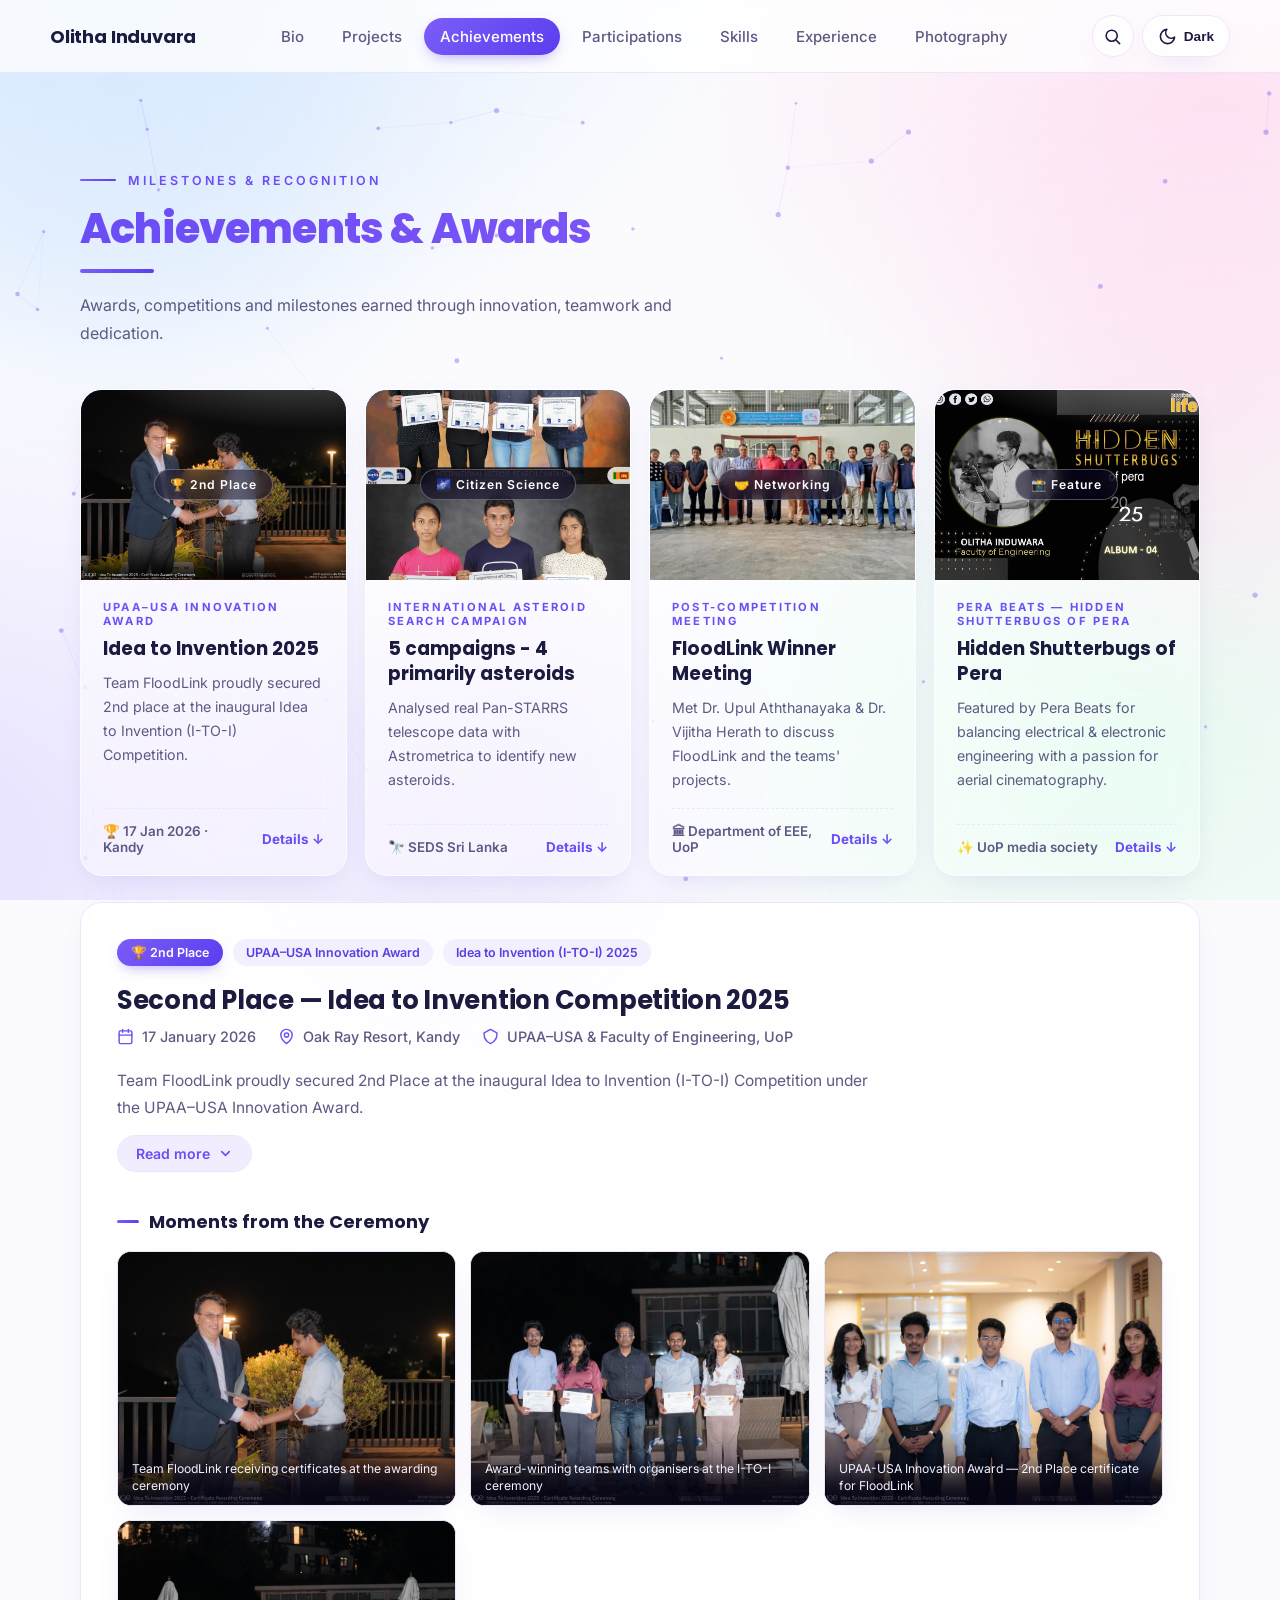
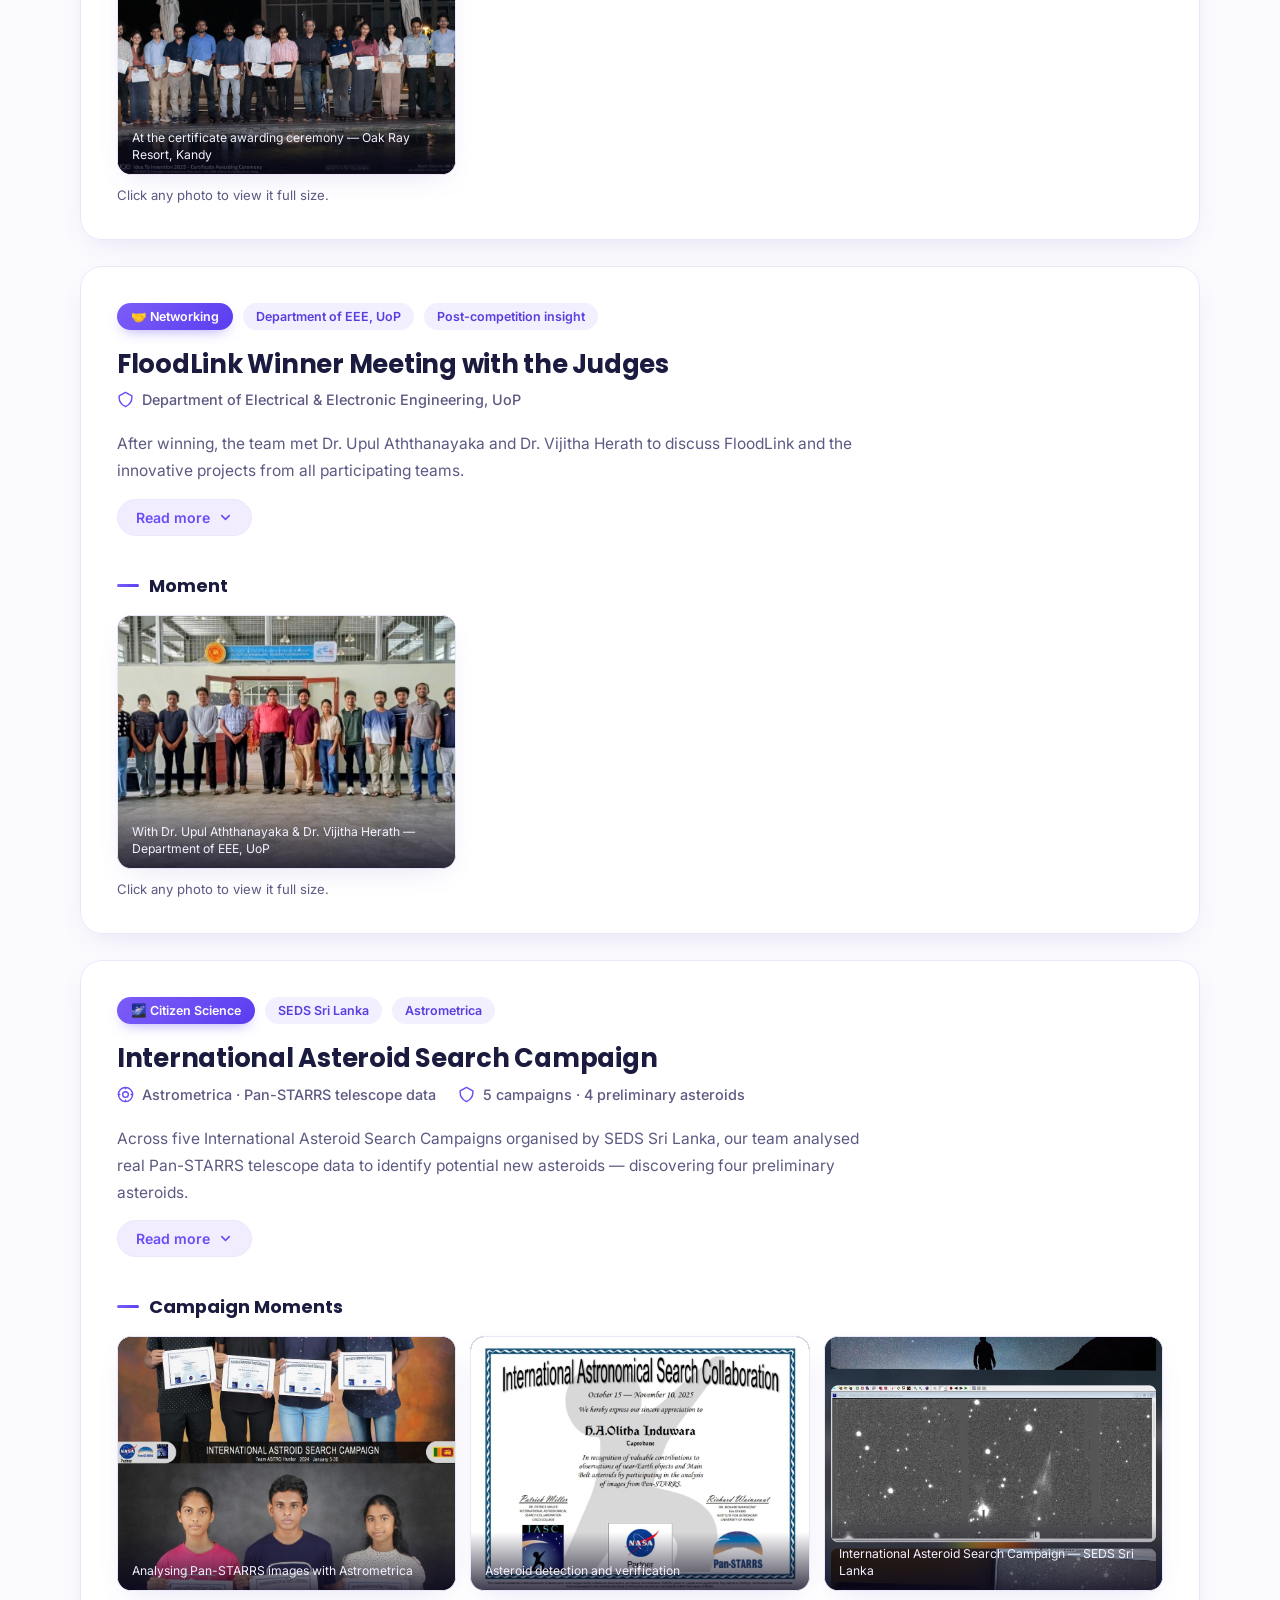
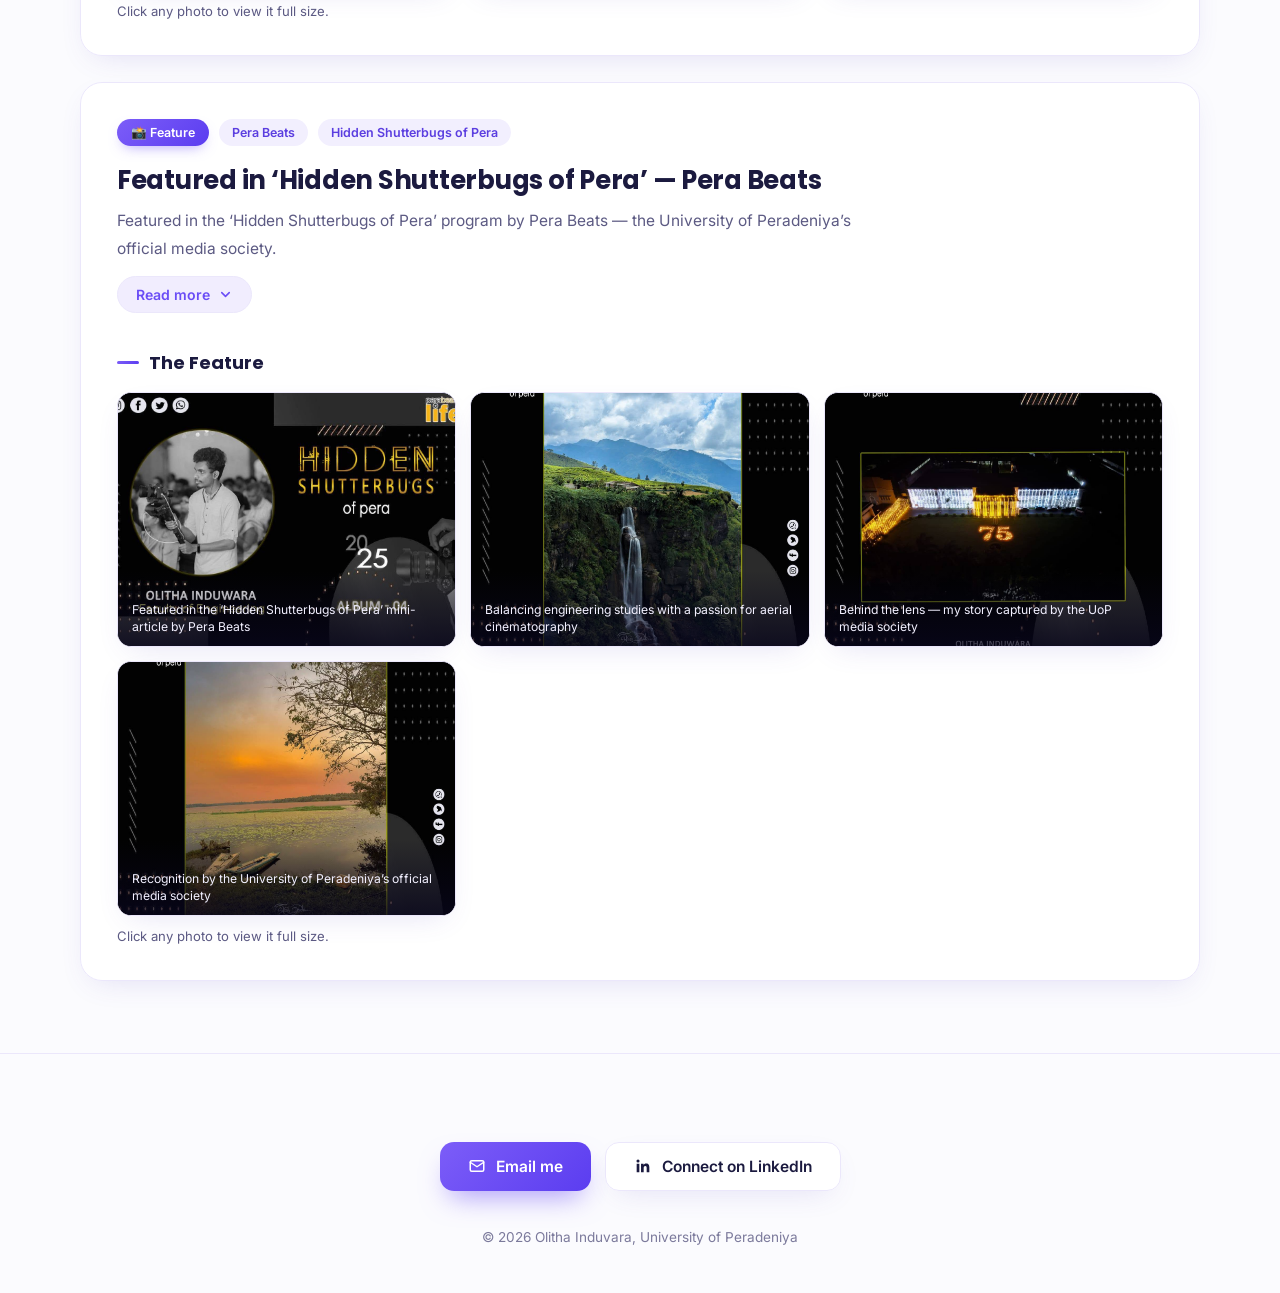
==== achievements.html @ 6fac2fc7 "update6" ====
<!DOCTYPE html>
<html lang="en" data-theme="light">
<head>
  <meta charset="UTF-8">
  <meta name="viewport" content="width=device-width, initial-scale=1.0">
  <title>Achievements &amp; Awards — Olitha Induvara</title>
  <meta name="description" content="Achievements of Olitha Induvara — 2nd Place UPAA-USA Innovation Award (FloodLink), International Asteroid Search Campaign and more.">
  <link rel="icon" href="data:image/svg+xml,%3Csvg xmlns='http://www.w3.org/2000/svg' viewBox='0 0 100 100'%3E%3Cdefs%3E%3ClinearGradient id='g' x1='0' y1='0' x2='1' y2='1'%3E%3Cstop offset='0' stop-color='%237c5df8'/%3E%3Cstop offset='1' stop-color='%235b3df0'/%3E%3C/linearGradient%3E%3C/defs%3E%3Ccircle cx='50' cy='50' r='48' fill='url(%23g)'/%3E%3Ctext x='50' y='68' text-anchor='middle' font-size='54' fill='white' font-family='Verdana' font-weight='bold'%3EO%3C/text%3E%3C/svg%3E">
  <link rel="preconnect" href="https://fonts.googleapis.com">
  <link rel="preconnect" href="https://fonts.gstatic.com" crossorigin>
  <link href="https://fonts.googleapis.com/css2?family=Inter:wght@400;500;600&family=Poppins:wght@500;600;700;800&display=swap" rel="stylesheet">
  <link rel="stylesheet" href="style.css">
</head>
<body>

  <div class="blob blob-1" aria-hidden="true"></div>
  <div class="blob blob-2" aria-hidden="true"></div>
  <div class="blob blob-3" aria-hidden="true"></div>
  <canvas id="netCanvas" class="net-canvas" aria-hidden="true"></canvas>
  <!-- ======================= NAVBAR ======================= -->
  <header class="topbar">
    <div class="topbar-inner">
      <a class="brand" href="index.html">Olitha Induvara</a>

      <nav class="nav-links" id="navLinks">
        <a href="index.html" class="nav-link">Bio</a>
        <a href="projects.html" class="nav-link">Projects</a>
        <a href="achievements.html" class="nav-link active">Achievements</a>
        <a href="events.html" class="nav-link">Participations</a>
        <a href="skills.html" class="nav-link">Skills</a>
        <a href="experience.html" class="nav-link">Experience</a>
        <a href="photography.html" class="nav-link">Photography</a>
      </nav>

      <div class="nav-actions">
        <button class="icon-btn" id="searchBtn" aria-label="Search (quick navigation)" title="Quick search">
          <svg viewBox="0 0 24 24" fill="none" stroke="currentColor" stroke-width="2" stroke-linecap="round"><circle cx="11" cy="11" r="7"/><path d="m21 21-4.3-4.3"/></svg>
        </button>
        <button class="icon-btn theme-btn" id="themeToggle" aria-label="Toggle dark mode" title="Toggle theme">
          <svg class="icon-moon" viewBox="0 0 24 24" fill="none" stroke="currentColor" stroke-width="2" stroke-linecap="round" stroke-linejoin="round"><path d="M21 12.8A9 9 0 1 1 11.2 3a7 7 0 0 0 9.8 9.8Z"/></svg>
          <svg class="icon-sun" viewBox="0 0 24 24" fill="none" stroke="currentColor" stroke-width="2" stroke-linecap="round"><circle cx="12" cy="12" r="4"/><path d="M12 2v2m0 16v2M4.9 4.9l1.4 1.4m11.3 11.3 1.4 1.4M2 12h2m16 0h2M4.9 19.1l1.4-1.4M17.7 6.3l1.4-1.4"/></svg>
          <span class="theme-label">Dark</span>
        </button>
        <button class="icon-btn burger" id="burgerBtn" aria-label="Open menu" title="Menu">
          <svg viewBox="0 0 24 24" fill="none" stroke="currentColor" stroke-width="2" stroke-linecap="round"><path d="M4 7h16M4 12h16M4 17h16"/></svg>
        </button>
      </div>
    </div>
  </header>
  <main>
    <!-- ======================= PAGE HEADER ======================= -->
    <section class="page-hero">
      <div class="container">
        <p class="page-kicker reveal">Milestones &amp; Recognition</p>
        <h1 class="reveal">Achievements &amp; Awards</h1>
        <p class="page-sub reveal">Awards, competitions and milestones earned through innovation, teamwork and dedication.</p>
      </div>
    </section>
    <section class="section" style="padding-top: 34px;">
      <div class="container">
        <div class="proj-summary-grid reveal">
          <a class="proj-card" href="#ach-floodlink">
            <div class="pc-cover pc-grad-1">
              <img class="pc-cover-img" src="assets/achievements/floodlink-award/floodlink-award-1.jpg" alt="Idea to Invention 2025" loading="lazy">
              <span class="pc-badge">🏆 2nd Place</span>
            </div>
            <div class="pc-body">
              <p class="pc-kicker">UPAA&ndash;USA Innovation Award</p>
              <h3 class="pc-title">Idea to Invention 2025</h3>
              <p class="pc-desc">Team FloodLink proudly secured 2nd place at the inaugural Idea to Invention (I-TO-I) Competition.</p>
              <div class="pc-foot">
                <span class="pc-award">🏆 17 Jan 2026 &middot; Kandy</span>
                <span class="pc-go">Details &#8595;</span>
              </div>
            </div>
          </a>
          <a class="proj-card" href="#ach-asteroid">
            <div class="pc-cover pc-grad-2">
              <img class="pc-cover-img" src="assets/achievements/asteroid/asteroid-1.jpg" alt="5 campaigns - 4 primarily asteroids" loading="lazy">
              <span class="pc-badge">🌌 Citizen Science</span>
            </div>
            <div class="pc-body">
              <p class="pc-kicker">International Asteroid Search Campaign</p>
              <h3 class="pc-title">5 campaigns - 4 primarily asteroids</h3>
              <p class="pc-desc">Analysed real Pan-STARRS telescope data with Astrometrica to identify new asteroids.</p>
              <div class="pc-foot">
                <span class="pc-award">🔭 SEDS Sri Lanka</span>
                <span class="pc-go">Details &#8595;</span>
              </div>
            </div>
          </a>
          <a class="proj-card" href="#ach-meeting">
            <div class="pc-cover pc-grad-3">
              <img class="pc-cover-img" src="assets/achievements/floodlink-meeting/meeting-1.jpg" alt="FloodLink Winner Meeting" loading="lazy">
              <span class="pc-badge">🤝 Networking</span>
            </div>
            <div class="pc-body">
              <p class="pc-kicker">Post-competition meeting</p>
              <h3 class="pc-title">FloodLink Winner Meeting</h3>
              <p class="pc-desc">Met Dr. Upul Aththanayaka &amp; Dr. Vijitha Herath to discuss FloodLink and the teams' projects.</p>
              <div class="pc-foot">
                <span class="pc-award">🏛 Department of EEE, UoP</span>
                <span class="pc-go">Details &#8595;</span>
              </div>
            </div>
          </a>
          <a class="proj-card" href="#ach-perabeat">
            <div class="pc-cover pc-grad-1">
              <img class="pc-cover-img" src="assets/achievements/perabeat/perabeat-1.jpg" alt="Hidden Shutterbugs of Pera" loading="lazy">
              <span class="pc-badge">📸 Feature</span>
            </div>
            <div class="pc-body">
              <p class="pc-kicker">Pera Beats — Hidden Shutterbugs of Pera</p>
              <h3 class="pc-title">Hidden Shutterbugs of Pera</h3>
              <p class="pc-desc">Featured by Pera Beats for balancing electrical &amp; electronic engineering with a passion for aerial cinematography.</p>
              <div class="pc-foot">
                <span class="pc-award">✨ UoP media society</span>
                <span class="pc-go">Details &#8595;</span>
              </div>
            </div>
          </a>
        </div>

        <article class="project-feature reveal" id="ach-floodlink">
          <div class="badges">
            <span class="badge-accent">🏆 2nd Place</span>
            <span class="badge-soft">UPAA&ndash;USA Innovation Award</span>
            <span class="badge-soft">Idea to Invention (I-TO-I) 2025</span>
          </div>
          <h2>Second Place — Idea to Invention Competition 2025</h2>
          <div class="info-row">
            <span class="info-item">
              <svg viewBox="0 0 24 24" fill="none" stroke="currentColor" stroke-width="2" stroke-linecap="round" stroke-linejoin="round"><rect x="3" y="4" width="18" height="18" rx="2"/><path d="M16 2v4M8 2v4M3 10h18"/></svg>
              17 January 2026
            </span>
            <span class="info-item">
              <svg viewBox="0 0 24 24" fill="none" stroke="currentColor" stroke-width="2" stroke-linecap="round" stroke-linejoin="round"><path d="M20 10c0 6-8 12-8 12s-8-6-8-12a8 8 0 0 1 16 0Z"/><circle cx="12" cy="10" r="3"/></svg>
              Oak Ray Resort, Kandy
            </span>
            <span class="info-item">
              <svg viewBox="0 0 24 24" fill="none" stroke="currentColor" stroke-width="2" stroke-linecap="round" stroke-linejoin="round"><path d="M12 2 3 7v2c0 5.5 3.8 10.4 9 13 5.2-2.6 9-7.5 9-13V7l-9-5Z"/></svg>
              UPAA&ndash;USA &amp; Faculty of Engineering, UoP
            </span>
          </div>
          <p class="lead-desc">Team FloodLink proudly secured 2nd Place at the inaugural Idea to Invention (I-TO-I) Competition under the UPAA&ndash;USA Innovation Award.</p>
          <div class="details-collapse">
          <p class="body">
            <strong>FloodLink</strong> — a real-time flood-monitoring and prediction system powered by LoRa networks — proudly secured <strong>Second Place</strong> at the inaugural <em>Idea to Invention (I-TO-I) Competition</em> under the UPAA&ndash;USA Innovation Award.
          </p>
          <p class="body">
            The certificate awarding ceremony was organised by the University of Peradeniya Alumni Association &ndash; USA (UPAA&ndash;USA) and the Faculty of Engineering, University of Peradeniya — a milestone moment in a journey driven by innovation and impact.
          </p>
          <div class="tags">
            <span class="tag">FloodLink</span>
            <span class="tag">LoRa</span>
            <span class="tag">Innovation Award</span>
            <span class="tag">2nd Place</span>
            <span class="tag">UPAA-USA</span>
          </div>
          </div>
          <button class="read-more-btn" type="button" aria-expanded="false">
            <span class="rm-text">Read more</span>
            <svg viewBox="0 0 24 24" fill="none" stroke="currentColor" stroke-width="2.5" stroke-linecap="round" stroke-linejoin="round"><path d="m6 9 6 6 6-6"/></svg>
          </button>

          <h3 class="section-subhead">Moments from the Ceremony</h3>
          <div class="gallery plain">
            <figure class="gallery-item">
              <img src="assets/achievements/floodlink-award/floodlink-award-1.jpg" alt="Team FloodLink receiving certificates at the awarding ceremony" loading="lazy">
              <figcaption class="g-cap">Team FloodLink receiving certificates at the awarding ceremony</figcaption>
            </figure>
            <figure class="gallery-item">
              <img src="assets/achievements/floodlink-award/floodlink-award-2.jpg" alt="Award-winning teams with organisers at the I-TO-I ceremony" loading="lazy">
              <figcaption class="g-cap">Award-winning teams with organisers at the I-TO-I ceremony</figcaption>
            </figure>
            <figure class="gallery-item">
              <img src="assets/achievements/floodlink-award/floodlink-award-3.jpg" alt="UPAA-USA Innovation Award — 2nd Place certificate for FloodLink" loading="lazy">
              <figcaption class="g-cap">UPAA-USA Innovation Award — 2nd Place certificate for FloodLink</figcaption>
            </figure>
            <figure class="gallery-item">
              <img src="assets/achievements/floodlink-award/floodlink-award-4.jpg" alt="At the certificate awarding ceremony — Oak Ray Resort, Kandy" loading="lazy">
              <figcaption class="g-cap">At the certificate awarding ceremony — Oak Ray Resort, Kandy</figcaption>
            </figure>
          </div>
          <p class="gallery-hint">Click any photo to view it full size.</p>
        </article>
        <article class="project-feature reveal" id="ach-meeting" style="margin-top: 26px;">
          <div class="badges">
            <span class="badge-accent">🤝 Networking</span>
            <span class="badge-soft">Department of EEE, UoP</span>
            <span class="badge-soft">Post-competition insight</span>
          </div>
          <h2>FloodLink Winner Meeting with the Judges</h2>
          <div class="info-row">
            <span class="info-item">
              <svg viewBox="0 0 24 24" fill="none" stroke="currentColor" stroke-width="2" stroke-linecap="round" stroke-linejoin="round"><path d="M12 2 3 7v2c0 5.5 3.8 10.4 9 13 5.2-2.6 9-7.5 9-13V7l-9-5Z"/></svg>
              Department of Electrical &amp; Electronic Engineering, UoP
            </span>
          </div>
          <p class="lead-desc">After winning, the team met Dr. Upul Aththanayaka and Dr. Vijitha Herath to discuss FloodLink and the innovative projects from all participating teams.</p>
          <div class="details-collapse">
          <p class="body">
            A proud moment for the team as FloodLink secured Second Place at the I-to-I (Idea to Innovation) Competition. Following the competition, we had the valuable opportunity to meet <strong>Dr. Upul Aththanayaka</strong> and <strong>Dr. Vijitha Herath</strong>, where we discussed FloodLink and the innovative projects presented by all participating teams.
          </p>
          <p class="body">
            The session offered insightful technical and practical perspectives that will greatly support the future development of our solution. This photograph was taken in front of the Department of Electrical and Electronic Engineering — an important milestone in our innovation journey.
          </p>
          <div class="tags">
            <span class="tag">FloodLink</span>
            <span class="tag">Innovation</span>
            <span class="tag">Networking</span>
            <span class="tag">UoP</span>
          </div>
          </div>
          <button class="read-more-btn" type="button" aria-expanded="false">
            <span class="rm-text">Read more</span>
            <svg viewBox="0 0 24 24" fill="none" stroke="currentColor" stroke-width="2.5" stroke-linecap="round" stroke-linejoin="round"><path d="m6 9 6 6 6-6"/></svg>
          </button>

          <h3 class="section-subhead">Moment</h3>
          <div class="gallery plain">
            <figure class="gallery-item">
              <img src="assets/achievements/floodlink-meeting/meeting-1.jpg" alt="With Dr. Upul Aththanayaka &amp; Dr. Vijitha Herath — Department of EEE, UoP" loading="lazy">
              <figcaption class="g-cap">With Dr. Upul Aththanayaka &amp; Dr. Vijitha Herath — Department of EEE, UoP</figcaption>
            </figure>
          </div>
          <p class="gallery-hint">Click any photo to view it full size.</p>
        </article>
        <article class="project-feature reveal" id="ach-asteroid" style="margin-top: 26px;">
          <div class="badges">
            <span class="badge-accent">🌌 Citizen Science</span>
            <span class="badge-soft">SEDS Sri Lanka</span>
            <span class="badge-soft">Astrometrica</span>
          </div>
          <h2>International Asteroid Search Campaign</h2>
          <div class="info-row">
            <span class="info-item">
              <svg viewBox="0 0 24 24" fill="none" stroke="currentColor" stroke-width="2" stroke-linecap="round" stroke-linejoin="round"><circle cx="12" cy="12" r="10"/><circle cx="12" cy="12" r="4"/><path d="M12 2v2M12 20v2M2 12h2M20 12h2"/></svg>
              Astrometrica &middot; Pan-STARRS telescope data
            </span>
            <span class="info-item">
              <svg viewBox="0 0 24 24" fill="none" stroke="currentColor" stroke-width="2" stroke-linecap="round" stroke-linejoin="round"><path d="M12 2 3 7v2c0 5.5 3.8 10.4 9 13 5.2-2.6 9-7.5 9-13V7l-9-5Z"/></svg>
              5 campaigns &middot; 4 preliminary asteroids
            </span>
          </div>
          <p class="lead-desc">Across five International Asteroid Search Campaigns organised by SEDS Sri Lanka, our team analysed real Pan-STARRS telescope data to identify potential new asteroids — discovering four preliminary asteroids.</p>
          <div class="details-collapse">
          <p class="body">
            Had the amazing opportunity to participate in the International Asteroid Search Campaign, where we analysed telescope data using <strong>Astrometrica</strong> software to identify potential new asteroids.
          </p>
          <p class="body">
            The campaigns involved analysing high-quality sky-survey images captured by the <strong>Pan-STARRS telescope</strong> in Hawaii. Using Astrometrica, our team carefully examined each frame to identify potential <strong>Near-Earth Objects (NEOs)</strong> and main-belt asteroids — performing precise detection and verification, analysing datasets with high accuracy, and contributing to global efforts in tracking potentially hazardous objects and planetary defense.
          </p>
          <h3 class="section-subhead">Team</h3>
          <div class="team">
            <span class="team-member me" title="That's me!">Olitha Induvara</span>
            <span class="team-member">Yeshini Illagolla</span>
            <span class="team-member">Oshada Samarakoon</span>
            <span class="team-member">Shanan Adams</span>
            <span class="team-member">Vihnaga Himantha</span>
          </div>
          <div class="tags">
            <span class="tag">Citizen Science</span>
            <span class="tag">Asteroid Search</span>
            <span class="tag">Astrometrica</span>
            <span class="tag">Pan-STARRS</span>
            <span class="tag">NEO</span>
            <span class="tag">SEDS Sri Lanka</span>
          </div>
          </div>
          <button class="read-more-btn" type="button" aria-expanded="false">
            <span class="rm-text">Read more</span>
            <svg viewBox="0 0 24 24" fill="none" stroke="currentColor" stroke-width="2.5" stroke-linecap="round" stroke-linejoin="round"><path d="m6 9 6 6 6-6"/></svg>
          </button>

          <h3 class="section-subhead">Campaign Moments</h3>
          <div class="gallery plain">
            <figure class="gallery-item">
              <img src="assets/achievements/asteroid/asteroid-1.jpg" alt="Analysing Pan-STARRS images with Astrometrica" loading="lazy">
              <figcaption class="g-cap">Analysing Pan-STARRS images with Astrometrica</figcaption>
            </figure>
            <figure class="gallery-item">
              <img src="assets/achievements/asteroid/asteroid-2.jpg" alt="Asteroid detection and verification" loading="lazy">
              <figcaption class="g-cap">Asteroid detection and verification</figcaption>
            </figure>
            <figure class="gallery-item">
              <img src="assets/achievements/asteroid/asteroid-3.jpg" alt="International Asteroid Search Campaign — SEDS Sri Lanka" loading="lazy">
              <figcaption class="g-cap">International Asteroid Search Campaign — SEDS Sri Lanka</figcaption>
            </figure>
          </div>
          <p class="gallery-hint">Click any photo to view it full size.</p>
        </article>
        <article class="project-feature reveal" id="ach-perabeat" style="margin-top: 26px;">
          <div class="badges">
            <span class="badge-accent">📸 Feature</span>
            <span class="badge-soft">Pera Beats</span>
            <span class="badge-soft">Hidden Shutterbugs of Pera</span>
          </div>
          <h2>Featured in ‘Hidden Shutterbugs of Pera’ — Pera Beats</h2>
          <p class="lead-desc">Featured in the ‘Hidden Shutterbugs of Pera’ program by Pera Beats — the University of Peradeniya’s official media society.</p>
          <div class="details-collapse">
          <p class="body">
            I am thrilled to share that I&rsquo;ve been featured in the &ldquo;Hidden Shutterbugs of Pera&rdquo; program by <strong>Pera Beats</strong>! Balancing my studies in electrical and electronic engineering and my deep passion for aerial cinematography takes dedication, but moments of recognition like this make it all worth it.
          </p>
          <p class="body">
            A huge thank you to the University of Peradeniya&rsquo;s official media society for capturing my story in their latest mini-article.
          </p>
          <div class="tags">
            <span class="tag">Pera Beats</span>
            <span class="tag">Hidden Shutterbugs of Pera</span>
            <span class="tag">Aerial Cinematography</span>
            <span class="tag">Feature</span>
            <span class="tag">UoP Media Society</span>
          </div>
          </div>
          <button class="read-more-btn" type="button" aria-expanded="false">
            <span class="rm-text">Read more</span>
            <svg viewBox="0 0 24 24" fill="none" stroke="currentColor" stroke-width="2.5" stroke-linecap="round" stroke-linejoin="round"><path d="m6 9 6 6 6-6"/></svg>
          </button>

          <h3 class="section-subhead">The Feature</h3>
          <div class="gallery plain">
            <figure class="gallery-item">
              <img src="assets/achievements/perabeat/perabeat-1.jpg" alt="Featured in the &lsquo;Hidden Shutterbugs of Pera&rsquo; mini-article by Pera Beats" loading="lazy">
              <figcaption class="g-cap">Featured in the &lsquo;Hidden Shutterbugs of Pera&rsquo; mini-article by Pera Beats</figcaption>
            </figure>
            <figure class="gallery-item">
              <img src="assets/achievements/perabeat/perabeat-2.jpg" alt="Balancing engineering studies with a passion for aerial cinematography" loading="lazy">
              <figcaption class="g-cap">Balancing engineering studies with a passion for aerial cinematography</figcaption>
            </figure>
            <figure class="gallery-item">
              <img src="assets/achievements/perabeat/perabeat-3.jpg" alt="Behind the lens — my story captured by the UoP media society" loading="lazy">
              <figcaption class="g-cap">Behind the lens — my story captured by the UoP media society</figcaption>
            </figure>
            <figure class="gallery-item">
              <img src="assets/achievements/perabeat/perabeat-4.jpg" alt="Recognition by the University of Peradeniya’s official media society" loading="lazy">
              <figcaption class="g-cap">Recognition by the University of Peradeniya’s official media society</figcaption>
            </figure>
          </div>
          <p class="gallery-hint">Click any photo to view it full size.</p>
        </article>
      </div>
    </section>
  </main>
  <!-- ======================= FOOTER / CONTACT ======================= -->
  <footer class="footer" id="contact">
    <div class="container footer-inner reveal">
      <div class="footer-actions">
        <a class="btn-primary" href="mailto:olithainduvara@gmail.com">
          <svg viewBox="0 0 24 24" fill="none" stroke="currentColor" stroke-width="2" stroke-linecap="round" stroke-linejoin="round"><rect x="3" y="5" width="18" height="14" rx="2"/><path d="m3 7 9 6 9-6"/></svg>
          Email me
        </a>
        <a class="btn-outline" href="https://www.linkedin.com/in/olitha-induvara-16329733b/" target="_blank" rel="noopener">
          <svg viewBox="0 0 24 24" fill="currentColor"><path d="M20.45 20.45h-3.55v-5.57c0-1.33-.03-3.04-1.85-3.04-1.86 0-2.14 1.45-2.14 2.94v5.67H9.36V9h3.41v1.56h.05c.47-.9 1.63-1.85 3.36-1.85 3.6 0 4.27 2.37 4.27 5.45v6.29ZM5.34 7.43a2.06 2.06 0 1 1 0-4.12 2.06 2.06 0 0 1 0 4.12ZM7.12 20.45H3.56V9h3.56v11.45Z"/></svg>
          Connect on LinkedIn
        </a>
      </div>
      <p class="copyright">&copy; <span id="year">2026</span> Olitha Induvara, University of Peradeniya</p>
    </div>
  </footer>
  <!-- ======================= QUICK SEARCH OVERLAY ======================= -->
  <div class="search-overlay" id="searchOverlay" hidden>
    <div class="search-panel">
      <input type="text" id="searchInput" placeholder="Search this portfolio… (e.g. award)" autocomplete="off">
      <ul class="search-results" id="searchResults"></ul>
      <p class="search-hint">Press <kbd>Esc</kbd> to close</p>
    </div>
  </div>

  <script src="script.js"></script>
</body>
</html>
---- style.css ----
/* ============================================================
   Yeshini Illagolla — Portfolio stylesheet
   ============================================================ */

:root {
  --ink: #1b1a3f;
  --muted: #5c5a83;
  --card: rgba(255, 255, 255, 0.82);
  --card-solid: #ffffff;
  --line: #ebe7fb;
  --accent: #6a4df6;
  --accent-2: #8b5cf6;
  --accent-soft: #f1edfe;
  --btn-grad: linear-gradient(135deg, #7c5df8 0%, #5b3df0 100%);
  --shadow-soft: 0 18px 40px -18px rgba(88, 70, 190, 0.28);
  --shadow-card: 0 10px 30px -12px rgba(88, 70, 190, 0.18);
  --radius-lg: 22px;
  --radius-md: 16px;
  --bg-base: #fbfbfe;
  --navbar: rgba(255, 255, 255, 0.75);
  --chip-bg: #f2effe;
  --chip-ink: #5b3ee0;
  --btn-ghost-bg: rgba(255, 255, 255, 0.75);
}

[data-theme="dark"] {
  --ink: #efedff;
  --muted: #a8a5d4;
  --card: rgba(30, 28, 58, 0.75);
  --card-solid: #1e1c3a;
  --line: #322f5c;
  --accent-soft: #2a2650;
  --shadow-soft: 0 18px 40px -18px rgba(0, 0, 0, 0.55);
  --shadow-card: 0 10px 30px -12px rgba(0, 0, 0, 0.45);
  --bg-base: #12101f;
  --navbar: rgba(18, 16, 33, 0.75);
  --chip-bg: #2c2954;
  --chip-ink: #b8aaff;
  --btn-ghost-bg: rgba(30, 28, 58, 0.75);
}

* { margin: 0; padding: 0; box-sizing: border-box; }

html { scroll-behavior: smooth; scroll-padding-top: 96px; }

body {
  font-family: 'Inter', 'Segoe UI', system-ui, sans-serif;
  color: var(--ink);
  background:
    radial-gradient(1100px 700px at 8% -5%, rgba(214, 233, 255, 0.9), transparent 60%),
    radial-gradient(900px 600px at 95% 12%, rgba(255, 220, 240, 0.8), transparent 60%),
    radial-gradient(800px 700px at 88% 82%, rgba(223, 248, 234, 0.75), transparent 60%),
    radial-gradient(900px 800px at -5% 95%, rgba(226, 219, 255, 0.85), transparent 60%),
    var(--bg-base);
  background-attachment: fixed;
  min-height: 100vh;
  transition: background 0.4s ease, color 0.3s ease;
}

[data-theme="dark"] body {
  background:
    radial-gradient(1100px 700px at 8% -5%, rgba(59, 50, 130, 0.35), transparent 60%),
    radial-gradient(900px 600px at 95% 12%, rgba(120, 50, 120, 0.22), transparent 60%),
    radial-gradient(800px 700px at 88% 82%, rgba(30, 90, 90, 0.18), transparent 60%),
    radial-gradient(900px 800px at -5% 95%, rgba(60, 40, 130, 0.28), transparent 60%),
    var(--bg-base);
}

h1, h2, h3, .brand { font-family: 'Poppins', 'Inter', 'Segoe UI', sans-serif; }

a { color: inherit; text-decoration: none; }

.container { width: min(1120px, 92%); margin: 0 auto; }

.section { padding: 72px 0; }

/* ---------------- Decorative blobs ---------------- */
.blob {
  position: fixed;
  border-radius: 50%;
  filter: blur(90px);
  opacity: 0.45;
  z-index: -1;
  pointer-events: none;
}
.blob-1 { width: 480px; height: 480px; background: #cfe4ff; top: -120px; left: -120px; }
.blob-2 { width: 420px; height: 420px; background: #ffd9ef; top: 20%; right: -140px; }
.blob-3 { width: 420px; height: 420px; background: #e3dcff; bottom: -140px; left: 20%; }
[data-theme="dark"] .blob { opacity: 0.16; }

/* ---------------- Interactive particle network (Bio page) ---------------- */
.net-canvas {
  position: fixed;
  inset: 0;
  z-index: -1;
  pointer-events: none;
  opacity: 0.75;
}
[data-theme="dark"] .net-canvas { opacity: 0.5; }

/* ---------------- Navbar ---------------- */
.topbar {
  position: sticky;
  top: 0;
  z-index: 50;
  backdrop-filter: blur(14px);
  -webkit-backdrop-filter: blur(14px);
  background: var(--navbar);
  border-bottom: 1px solid var(--line);
}
.topbar-inner {
  width: min(1180px, 94%);
  margin: 0 auto;
  height: 72px;
  display: flex;
  align-items: center;
  gap: 24px;
}
.brand {
  font-weight: 700;
  font-size: 1.12rem;
  letter-spacing: -0.01em;
  white-space: nowrap;
}
.nav-links {
  display: flex;
  gap: 6px;
  margin: 0 auto;
}
.nav-link {
  padding: 9px 16px;
  border-radius: 999px;
  font-size: 0.94rem;
  font-weight: 500;
  color: var(--muted);
  transition: all 0.2s ease;
}
.nav-link:hover { color: var(--ink); background: var(--accent-soft); }
.nav-link.active {
  color: #fff;
  background: var(--btn-grad);
  box-shadow: 0 6px 16px -6px rgba(106, 77, 246, 0.55);
}
.nav-actions { display: flex; align-items: center; gap: 8px; }

.icon-btn {
  width: 42px;
  height: 42px;
  border-radius: 50%;
  border: 1px solid var(--line);
  background: var(--btn-ghost-bg);
  color: var(--ink);
  display: grid;
  place-items: center;
  cursor: pointer;
  transition: all 0.2s ease;
  box-shadow: var(--shadow-card);
}
.icon-btn:hover { transform: translateY(-2px); color: var(--accent); }
.icon-btn svg { width: 19px; height: 19px; }
.icon-sun { display: none; }
[data-theme="dark"] .icon-moon { display: none; }
[data-theme="dark"] .icon-sun { display: block; }
.burger { display: none; }

/* ---------------- Hero ---------------- */
.hero { padding-top: 84px; }
.hero-grid {
  display: grid;
  grid-template-columns: 340px 1fr;
  gap: 64px;
  align-items: start;
}

.profile-col { text-align: center; }

.avatar-wrap {
  position: relative;
  width: 216px;
  height: 216px;
  margin: 0 auto 26px;
  border-radius: 50%;
  padding: 6px;
  background: conic-gradient(from 180deg, #7c5df8, #b36ce0, #63b3ff, #7c5df8);
  box-shadow: var(--shadow-soft);
}
.avatar {
  width: 100%;
  height: 100%;
  object-fit: cover;
  border-radius: 50%;
  border: 4px solid var(--card-solid);
  display: block;
}
.avatar-badge {
  position: absolute;
  right: 6px;
  bottom: 6px;
  width: 48px;
  height: 48px;
  border-radius: 50%;
  background: var(--card-solid);
  border: 1px solid var(--line);
  display: grid;
  place-items: center;
  color: var(--accent);
  box-shadow: var(--shadow-card);
}
.avatar-badge svg { width: 24px; height: 24px; }

@keyframes float-y {
  0%, 100% { transform: translateY(0); }
  50% { transform: translateY(-10px); }
}
.avatar-wrap { animation: float-y 5s ease-in-out infinite; }

.name {
  font-size: 2.5rem;
  font-weight: 800;
  letter-spacing: -0.02em;
  line-height: 1.15;
  background: linear-gradient(115deg, var(--ink) 15%, #6a4df6 55%, #b356d6 90%);
  background-size: 200% 100%;
  -webkit-background-clip: text;
  background-clip: text;
  -webkit-text-fill-color: transparent;
  color: transparent;
  animation: title-shift 6s ease-in-out infinite alternate;
}
[data-theme="dark"] .name {
  background: linear-gradient(115deg, #efedff 15%, #a78bfa 55%, #e0a4f5 90%);
  background-size: 200% 100%;
  -webkit-background-clip: text;
  background-clip: text;
}
.role {
  color: var(--accent);
  font-weight: 600;
  font-size: 1.04rem;
  margin-top: 10px;
}
.org { color: var(--muted); font-size: 0.95rem; margin-top: 4px; }

.socials {
  display: flex;
  justify-content: center;
  gap: 12px;
  margin-top: 24px;
}
.social-btn {
  width: 46px;
  height: 46px;
  border-radius: 50%;
  border: 1px solid var(--line);
  background: var(--card);
  color: var(--muted);
  display: grid;
  place-items: center;
  box-shadow: var(--shadow-card);
  transition: all 0.2s ease;
}
.social-btn:hover { transform: translateY(-3px); color: var(--accent); border-color: var(--accent); }
.social-btn svg { width: 20px; height: 20px; }

/* ---------------- Section heads ---------------- */
.section-head {
  display: flex;
  align-items: center;
  gap: 14px;
  margin-bottom: 22px;
}
.section-head h2 { font-size: 1.55rem; font-weight: 700; letter-spacing: -0.01em; }
.bubble {
  width: 44px;
  height: 44px;
  border-radius: 14px;
  background: var(--accent-soft);
  color: var(--accent);
  display: grid;
  place-items: center;
  flex-shrink: 0;
}
.bubble svg { width: 22px; height: 22px; }

/* ---------------- About ---------------- */
.summary {
  color: var(--muted);
  line-height: 1.8;
  font-size: 1.0rem;
  max-width: 640px;
}

.chips { display: flex; flex-wrap: wrap; gap: 10px; margin-top: 20px; }
.chip {
  background: var(--chip-bg);
  color: var(--chip-ink);
  font-size: 0.82rem;
  font-weight: 600;
  padding: 7px 14px;
  border-radius: 999px;
}

/* ---------------- Buttons ---------------- */
.btn-primary, .btn-outline {
  display: inline-flex;
  align-items: center;
  gap: 10px;
  font-weight: 600;
  font-size: 0.97rem;
  padding: 14px 28px;
  border-radius: 14px;
  margin-top: 28px;
  transition: all 0.22s ease;
}
.btn-primary {
  background: var(--btn-grad);
  color: #fff;
  box-shadow: 0 14px 28px -10px rgba(106, 77, 246, 0.6);
}
.btn-primary:hover { transform: translateY(-3px); box-shadow: 0 18px 34px -10px rgba(106, 77, 246, 0.7); }
.btn-primary svg { width: 18px; height: 18px; }
.btn-outline {
  background: var(--card);
  border: 1px solid var(--line);
  color: var(--ink);
  box-shadow: var(--shadow-card);
}
.btn-outline:hover { transform: translateY(-3px); border-color: var(--accent); color: var(--accent); }
.btn-outline svg { width: 18px; height: 18px; }

/* ---------------- Education cards (3 horizontal boxes) ---------------- */
.content-col > .reveal + .reveal { margin-top: 56px; }
.edu-grid { display: grid; grid-template-columns: repeat(3, 1fr); gap: 16px; }
.edu-card {
  display: flex;
  flex-direction: column;
  align-items: center;
  text-align: center;
  background: var(--card);
  border: 1px solid var(--line);
  border-radius: var(--radius-md);
  padding: 28px 16px 24px;
  box-shadow: var(--shadow-card);
  transition: transform 0.2s ease, box-shadow 0.2s ease;
}
.edu-card:hover { transform: translateY(-3px); box-shadow: var(--shadow-soft); }
.edu-icon {
  width: 46px;
  height: 46px;
  border-radius: 50%;
  background: var(--btn-grad);
  color: #fff;
  display: grid;
  place-items: center;
  flex-shrink: 0;
}
.edu-icon svg { width: 22px; height: 22px; }
.edu-card h3 { font-size: 1.0rem; font-weight: 600; margin-top: 14px; line-height: 1.4; }
.edu-sub { color: var(--muted); font-size: 0.88rem; margin-top: 6px; line-height: 1.5; }
.edu-chips { margin-top: 14px; justify-content: center; gap: 7px; }
.edu-chips .chip { font-size: 0.76rem; padding: 5px 11px; }

@media (min-width: 961px) and (max-width: 1240px) {
  .edu-grid { grid-template-columns: 1fr; }
}
@media (max-width: 700px) {
  .edu-grid { grid-template-columns: 1fr; }
}

/* ---------------- Cards (projects) ---------------- */
.card-grid {
  display: grid;
  grid-template-columns: repeat(auto-fit, minmax(270px, 1fr));
  gap: 20px;
}
.project-card {
  background: var(--card);
  border: 1px solid var(--line);
  border-radius: var(--radius-lg);
  padding: 26px;
  box-shadow: var(--shadow-card);
  transition: all 0.22s ease;
}
.project-card:hover { transform: translateY(-4px); box-shadow: var(--shadow-soft); }
.project-card h3 { font-size: 1.12rem; margin: 14px 0 10px; }
.project-card p { color: var(--muted); font-size: 0.93rem; line-height: 1.7; }
.project-top { display: flex; justify-content: space-between; align-items: center; }
.badge-soft {
  background: var(--chip-bg);
  color: var(--chip-ink);
  font-size: 0.78rem;
  font-weight: 600;
  padding: 6px 13px;
  border-radius: 999px;
}
.tags { display: flex; gap: 8px; margin-top: 18px; flex-wrap: wrap; }
.tag {
  font-size: 0.76rem;
  color: var(--muted);
  border: 1px solid var(--line);
  padding: 5px 12px;
  border-radius: 999px;
}
.placeholder { border-style: dashed !important; border-width: 1.5px !important; opacity: 0.9; }

/* ---------------- Timeline (experience) ---------------- */
.timeline { list-style: none; position: relative; padding-left: 30px; }
.timeline::before {
  content: "";
  position: absolute;
  left: 7px;
  top: 8px;
  bottom: 8px;
  width: 2px;
  background: linear-gradient(var(--accent-2), transparent);
  opacity: 0.4;
}
.timeline-item { position: relative; margin-bottom: 26px; }
.timeline-dot {
  position: absolute;
  left: -30px;
  top: 8px;
  width: 16px;
  height: 16px;
  border-radius: 50%;
  border: 3px solid var(--accent);
  background: var(--bg-base);
}
.timeline-dot.filled { background: var(--accent); }
.timeline-card {
  background: var(--card);
  border: 1px solid var(--line);
  border-radius: var(--radius-md);
  padding: 22px 24px;
  box-shadow: var(--shadow-card);
  max-width: 720px;
}
.timeline-date { font-size: 0.83rem; font-weight: 600; color: var(--accent); }
.timeline-card h3 { font-size: 1.1rem; margin: 6px 0 2px; }
.timeline-org { color: var(--muted); font-size: 0.9rem; margin-bottom: 10px; }
.timeline-card p:last-child { color: var(--muted); font-size: 0.93rem; line-height: 1.7; }

/* ---------------- Empty state ---------------- */
.empty-state {
  background: var(--card);
  border: 1.5px dashed var(--line);
  border-radius: var(--radius-lg);
  padding: 44px 34px;
  text-align: center;
  max-width: 720px;
}
.empty-title { font-weight: 700; font-size: 1.08rem; margin-bottom: 10px; }
.empty-state p:last-child { color: var(--muted); font-size: 0.94rem; line-height: 1.7; }

/* ---------------- Footer ---------------- */
.footer { padding: 60px 0 48px; border-top: 1px solid var(--line); }
.footer-inner { text-align: center; }
.footer-title { font-size: 1.7rem; font-weight: 700; }
.footer-sub { color: var(--muted); margin-top: 12px; }
.footer-actions { display: flex; justify-content: center; gap: 14px; flex-wrap: wrap; }
.copyright { color: var(--muted); font-size: 0.85rem; margin-top: 38px; opacity: 0.8; }

/* ---------------- Search overlay ---------------- */
.search-overlay {
  position: fixed;
  inset: 0;
  background: rgba(15, 12, 40, 0.45);
  backdrop-filter: blur(6px);
  z-index: 100;
  display: flex;
  align-items: flex-start;
  justify-content: center;
  padding-top: 14vh;
}
.search-overlay[hidden] { display: none; }
.search-panel {
  background: var(--card-solid);
  border: 1px solid var(--line);
  border-radius: 18px;
  width: min(520px, 92%);
  padding: 18px;
  box-shadow: var(--shadow-soft);
}
#searchInput {
  width: 100%;
  border: 1px solid var(--line);
  border-radius: 12px;
  padding: 13px 16px;
  font-size: 0.97rem;
  font-family: inherit;
  color: var(--ink);
  background: var(--bg-base);
  outline: none;
}
#searchInput:focus { border-color: var(--accent); }
.search-results { list-style: none; margin-top: 12px; max-height: 300px; overflow-y: auto; }
.search-results a {
  display: block;
  padding: 11px 14px;
  border-radius: 10px;
  font-size: 0.94rem;
  color: var(--muted);
}
.search-results a:hover { background: var(--accent-soft); color: var(--ink); }
.search-hint { text-align: center; color: var(--muted); font-size: 0.78rem; margin-top: 12px; }
kbd {
  border: 1px solid var(--line);
  border-bottom-width: 2px;
  padding: 1px 6px;
  border-radius: 6px;
  font-size: 0.75rem;
  background: var(--bg-base);
}

/* ---------------- Reveal animation ---------------- */
.reveal { opacity: 0; transform: translateY(22px); transition: opacity 0.65s ease, transform 0.65s ease; }
.reveal.visible { opacity: 1; transform: none; }

/* ---------------- Responsive ---------------- */
@media (max-width: 960px) {
  .hero-grid { grid-template-columns: 1fr; gap: 56px; }
  .profile-col { max-width: 420px; margin: 0 auto; }
}

@media (max-width: 820px) {
  .nav-links {
    position: absolute;
    top: 72px;
    left: 0;
    right: 0;
    flex-direction: column;
    background: var(--navbar);
    backdrop-filter: blur(18px);
    border-bottom: 1px solid var(--line);
    padding: 14px;
    gap: 4px;
    display: none;
  }
  .nav-links.open { display: flex; }
  .nav-link { padding: 13px 18px; }
  .burger { display: grid; }
}

@media (max-width: 520px) {
  .name { font-size: 2rem; }
  .section { padding: 54px 0; }
  .hero { padding-top: 56px; }
  .btn-primary, .btn-outline { width: 100%; justify-content: center; }
}

@media (prefers-reduced-motion: reduce) {
  html { scroll-behavior: auto; }
  .reveal { opacity: 1; transform: none; transition: none; }
  * { transition-duration: 0.01ms !important; animation-duration: 0.01ms !important; animation-iteration-count: 1 !important; }
  .avatar-wrap, .name, .page-hero h1 { animation: none !important; }
}

/* ============================================================
   Sub-pages: Skills, Projects (FloodLink), Experience, etc.
   ============================================================ */

/* ---------- Page header (Projects / Experience / Publications / ...) ---------- */
.page-hero { padding: 92px 0 8px; }

@keyframes title-shift {
  from { background-position: 0% center; }
  to { background-position: 100% center; }
}

.page-kicker {
  display: inline-flex;
  align-items: center;
  gap: 12px;
  font-size: 0.78rem;
  font-weight: 600;
  letter-spacing: 0.24em;
  text-transform: uppercase;
  color: var(--accent);
  margin-bottom: 16px;
}
.page-kicker::before {
  content: "";
  width: 36px;
  height: 2px;
  border-radius: 2px;
  background: var(--btn-grad);
}

.page-hero h1 {
  font-size: 2.6rem;
  font-weight: 800;
  letter-spacing: -0.02em;
  line-height: 1.18;
  background: linear-gradient(115deg, #6a4df6 0%, #8b5cf6 48%, #d452c6 95%);
  background-size: 200% 100%;
  -webkit-background-clip: text;
  background-clip: text;
  -webkit-text-fill-color: transparent;
  color: transparent;
  animation: title-shift 7s ease-in-out infinite alternate;
}
[data-theme="dark"] .page-hero h1 {
  background: linear-gradient(115deg, #a78bfa 0%, #c4b5fd 45%, #f0a6e6 95%);
  background-size: 200% 100%;
  -webkit-background-clip: text;
  background-clip: text;
}

.page-hero h1::after {
  content: "";
  display: block;
  width: 74px;
  height: 4px;
  border-radius: 4px;
  margin-top: 16px;
  background: var(--btn-grad);
  box-shadow: 0 4px 14px -4px rgba(106, 77, 246, 0.6);
}

.page-sub { color: var(--muted); margin-top: 18px; max-width: 640px; line-height: 1.75; }

/* ---------- Skills ---------- */
.skills-grid {
  display: grid;
  grid-template-columns: repeat(auto-fit, minmax(255px, 1fr));
  gap: 18px;
}
.skill-cat {
  background: var(--card);
  border: 1px solid var(--line);
  border-radius: var(--radius-md);
  padding: 22px;
  box-shadow: var(--shadow-card);
  transition: transform 0.2s ease, box-shadow 0.2s ease;
}
.skill-cat:hover { transform: translateY(-3px); box-shadow: var(--shadow-soft); }
.skill-cat h3 {
  font-size: 0.98rem;
  font-weight: 600;
  margin-bottom: 16px;
}
.skill-cat .chips { margin-top: 0; }

/* ---------- Featured project ---------- */
.project-feature {
  background: var(--card);
  border: 1px solid var(--line);
  border-radius: var(--radius-lg);
  padding: 36px;
  box-shadow: var(--shadow-card);
}
.badges { display: flex; flex-wrap: wrap; gap: 10px; margin-bottom: 18px; }
.badge-accent {
  background: var(--btn-grad);
  color: #fff;
  font-size: 0.78rem;
  font-weight: 600;
  padding: 6px 14px;
  border-radius: 999px;
  box-shadow: 0 6px 14px -6px rgba(106, 77, 246, 0.55);
}
.project-feature h2 {
  font-size: 1.6rem;
  font-weight: 700;
  letter-spacing: -0.01em;
  line-height: 1.3;
  margin-bottom: 10px;
}
.project-meta { color: var(--muted); font-size: 0.92rem; margin-bottom: 20px; }
.project-feature p.body { color: var(--muted); line-height: 1.85; margin-bottom: 14px; }
.project-feature p.body strong { color: var(--ink); }

.section-subhead {
  font-size: 1.12rem;
  font-weight: 700;
  margin: 30px 0 16px;
  display: flex;
  align-items: center;
  gap: 10px;
}
.section-subhead::before {
  content: "";
  width: 22px;
  height: 3px;
  border-radius: 3px;
  background: var(--btn-grad);
}

.quote {
  border-left: 4px solid var(--accent);
  background: var(--accent-soft);
  padding: 16px 22px;
  border-radius: 0 14px 14px 0;
  color: var(--muted);
  line-height: 1.75;
  margin: 22px 0;
}
.quote strong { color: var(--ink); }

.features-grid {
  display: grid;
  grid-template-columns: repeat(auto-fit, minmax(260px, 1fr));
  gap: 14px;
}
.feature {
  display: flex;
  align-items: flex-start;
  gap: 12px;
  background: var(--accent-soft);
  border-radius: 12px;
  padding: 14px 16px;
  font-size: 0.9rem;
  font-weight: 500;
  line-height: 1.5;
}
.feature svg {
  width: 19px;
  height: 19px;
  color: var(--accent);
  flex-shrink: 0;
  margin-top: 2px;
}

.team { display: flex; flex-wrap: wrap; gap: 10px; }
.team-member {
  border: 1px solid var(--line);
  background: var(--card-solid);
  color: var(--muted);
  font-size: 0.88rem;
  font-weight: 600;
  padding: 9px 18px;
  border-radius: 999px;
}
.team-member.me {
  background: var(--btn-grad);
  border-color: transparent;
  color: #fff;
  box-shadow: 0 8px 18px -8px rgba(106, 77, 246, 0.65);
}
a.team-member { transition: all 0.2s ease; }
a.team-member:hover {
  border-color: var(--accent);
  color: var(--accent);
  transform: translateY(-2px);
  box-shadow: var(--shadow-card);
}

/* ---------- Gallery ---------- */
.gallery {
  display: grid;
  grid-template-columns: repeat(4, 1fr);
  gap: 14px;
}
.gallery-item {
  position: relative;
  border-radius: 14px;
  overflow: hidden;
  border: 1px solid var(--line);
  box-shadow: var(--shadow-card);
  cursor: zoom-in;
  background: #101024;
  margin: 0;
}
.gallery-item img {
  width: 100%;
  height: 100%;
  aspect-ratio: 4 / 3;
  object-fit: cover;
  display: block;
  transition: transform 0.4s ease;
}
.gallery-item:hover img { transform: scale(1.05); }
.gallery-item:first-child { grid-column: span 2; grid-row: span 2; }
.gallery-item:first-child img { aspect-ratio: auto; }
.g-cap {
  position: absolute;
  left: 0;
  right: 0;
  bottom: 0;
  padding: 30px 14px 11px;
  font-size: 0.76rem;
  line-height: 1.4;
  color: #f2f0ff;
  background: linear-gradient(transparent, rgba(8, 6, 28, 0.78));
  pointer-events: none;
}
.gallery-hint { color: var(--muted); font-size: 0.82rem; margin-top: 12px; }

/* ---------- Lightbox ---------- */
.lightbox {
  position: fixed;
  inset: 0;
  background: rgba(9, 7, 26, 0.94);
  z-index: 200;
  display: none;
  align-items: center;
  justify-content: center;
  padding: 24px;
}
.lightbox.open { display: flex; }
.lb-figure { max-width: min(1080px, 94vw); text-align: center; }
.lb-img {
  max-width: 100%;
  max-height: 80vh;
  border-radius: 12px;
  box-shadow: 0 30px 80px rgba(0, 0, 0, 0.6);
  object-fit: contain;
}
.lb-cap { color: #cfccf2; font-size: 0.85rem; margin-top: 14px; }
.lb-btn {
  position: absolute;
  width: 46px;
  height: 46px;
  border-radius: 50%;
  border: 1px solid rgba(255, 255, 255, 0.25);
  background: rgba(255, 255, 255, 0.1);
  color: #fff;
  font-size: 1.5rem;
  cursor: pointer;
  display: grid;
  place-items: center;
  transition: background 0.2s ease;
  line-height: 1;
}
.lb-btn:hover { background: rgba(255, 255, 255, 0.22); }
.lb-close { top: 22px; right: 22px; }
.lb-prev { left: 18px; top: 50%; transform: translateY(-50%); }
.lb-next { right: 18px; top: 50%; transform: translateY(-50%); }

/* ---------- Callout (experience page) ---------- */
.callout {
  display: flex;
  gap: 16px;
  align-items: flex-start;
  background: var(--accent-soft);
  border: 1px solid var(--line);
  border-radius: var(--radius-md);
  padding: 20px 24px;
  margin-bottom: 34px;
  max-width: 820px;
}
.callout p { color: var(--muted); line-height: 1.75; font-size: 0.95rem; }
.callout strong { color: var(--ink); }
.callout-icon {
  width: 40px;
  height: 40px;
  border-radius: 50%;
  background: var(--btn-grad);
  color: #fff;
  display: grid;
  place-items: center;
  flex-shrink: 0;
}
.callout-icon svg { width: 20px; height: 20px; }

.timeline-card a { color: var(--accent); font-weight: 600; }
.timeline-card a:hover { text-decoration: underline; }

/* ---------- Responsive for new blocks ---------- */
@media (max-width: 900px) {
  .gallery { grid-template-columns: repeat(3, 1fr); }
  .project-feature { padding: 26px 22px; }
}
@media (max-width: 640px) {
  .gallery { grid-template-columns: repeat(2, 1fr); gap: 10px; }
  .gallery-item:first-child { grid-column: span 2; grid-row: auto; }
  .gallery-item:first-child img { aspect-ratio: 4 / 3; }
  .page-hero h1 { font-size: 1.9rem; }
  .project-feature h2 { font-size: 1.28rem; }
  .lb-prev, .lb-next { display: none; }
}

/* ============================================================
   Achievements, Publications & Skills additions
   ============================================================ */

/* ---------- Info row (dates, venues, organisations) ---------- */
.info-row {
  display: flex;
  flex-wrap: wrap;
  gap: 10px 22px;
  margin: 4px 0 22px;
}
.info-item {
  display: inline-flex;
  align-items: center;
  gap: 8px;
  color: var(--muted);
  font-size: 0.9rem;
  font-weight: 500;
}
.info-item svg {
  width: 17px;
  height: 17px;
  color: var(--accent);
  flex-shrink: 0;
}

/* ---------- Award / cross-page link strip ---------- */
.award-link {
  display: flex;
  align-items: center;
  gap: 15px;
  background: var(--accent-soft);
  border: 1px solid var(--line);
  border-radius: var(--radius-md);
  padding: 16px 20px;
  margin-bottom: 24px;
  font-size: 0.94rem;
  line-height: 1.5;
  color: var(--muted);
  text-decoration: none;
  transition: all 0.22s ease;
}
.award-link:hover {
  transform: translateY(-2px);
  box-shadow: var(--shadow-soft);
  border-color: var(--accent);
}
.award-link strong { color: var(--ink); }
.award-emoji { font-size: 1.6rem; flex-shrink: 0; }
.award-go {
  margin-left: auto;
  white-space: nowrap;
  color: var(--accent);
  font-weight: 600;
  font-size: 0.88rem;
}

/* ---------- Gallery variants ---------- */
.gallery.plain { grid-template-columns: repeat(3, 1fr); }
.gallery.pages { grid-template-columns: repeat(4, 1fr); }
.gallery.plain .gallery-item:first-child,
.gallery.pages .gallery-item:first-child {
  grid-column: auto;
  grid-row: auto;
}
.gallery.plain .gallery-item:first-child img { aspect-ratio: 4 / 3; }
.gallery.pages .gallery-item:first-child img { aspect-ratio: 3 / 4; }
.gallery.pages .gallery-item img { aspect-ratio: 3 / 4; }

/* ---------- Responsive for new blocks ---------- */
@media (max-width: 900px) {
  .gallery.plain { grid-template-columns: repeat(2, 1fr); }
  .gallery.pages { grid-template-columns: repeat(2, 1fr); }
}
@media (max-width: 640px) {
  .award-go { display: none; }
  .gallery.plain, .gallery.pages { gap: 10px; }
}

/* ---------- Role list (clubs & societies) ---------- */
.role-list {
  list-style: none;
}
.role-list li {
  padding: 9px 0;
  border-bottom: 1px dashed var(--line);
  font-size: 0.9rem;
  color: var(--muted);
  line-height: 1.5;
}
.role-list li:last-child { border-bottom: none; }
.role-list strong { color: var(--ink); font-weight: 600; }
.timeline-org a { color: var(--accent); }

/* ---------- Read more / collapsible card details ---------- */
.lead-desc {
  color: var(--muted);
  line-height: 1.75;
  font-size: 0.97rem;
  margin: 4px 0 2px;
  max-width: 760px;
}
.details-collapse {
  max-height: 0;
  overflow: hidden;
  transition: max-height 0.55s ease;
}
.read-more-btn {
  display: inline-flex;
  align-items: center;
  gap: 8px;
  margin: 12px 0 6px;
  padding: 9px 18px;
  border-radius: 999px;
  border: 1px solid var(--line);
  background: var(--accent-soft);
  color: var(--accent);
  font-family: inherit;
  font-size: 0.88rem;
  font-weight: 600;
  cursor: pointer;
  transition: all 0.2s ease;
}
.read-more-btn:hover {
  border-color: var(--accent);
  transform: translateY(-2px);
  box-shadow: var(--shadow-card);
}
.read-more-btn svg {
  width: 15px;
  height: 15px;
  transition: transform 0.3s ease;
}
.read-more-btn[aria-expanded="true"] svg { transform: rotate(180deg); }

/* ---------- Theme toggle with text label ---------- */
.theme-btn {
  width: auto;
  height: 42px;
  padding: 0 15px;
  border-radius: 999px;
  display: inline-flex;
  align-items: center;
  gap: 7px;
}
.theme-label { font-size: 0.85rem; font-weight: 600; white-space: nowrap; }
@media (max-width: 560px) {
  .theme-label { display: none; }
  .theme-btn { width: 42px; padding: 0; gap: 0; }
}

/* ---------- Highlights strip (bio page) ---------- */
.highlights-wrap { margin-top: 64px; }
.hl-gallery { align-items: start; }

/* staggered entrance when the section scrolls into view */
#highlights .gallery-item {
  opacity: 0;
  transform: translateY(26px) scale(0.985);
  transition: opacity 0.6s ease, transform 0.6s ease, border-color 0.25s ease, box-shadow 0.25s ease;
}
#highlights.visible .gallery-item { opacity: 1; transform: none; }
#highlights.visible .gallery-item:nth-child(1) { transition-delay: 0.05s; }
#highlights.visible .gallery-item:nth-child(2) { transition-delay: 0.13s; }
#highlights.visible .gallery-item:nth-child(3) { transition-delay: 0.21s; }
#highlights.visible .gallery-item:nth-child(4) { transition-delay: 0.29s; }
#highlights.visible .gallery-item:nth-child(5) { transition-delay: 0.37s; }
#highlights.visible .gallery-item:nth-child(6) { transition-delay: 0.45s; }

/* hover: lift card, slow cinematic zoom, light sweep */
#highlights .gallery-item:hover {
  transform: translateY(-4px);
  border-color: var(--accent);
  box-shadow: var(--shadow-soft);
}
#highlights .gallery-item:hover img {
  transform: scale(1.1);
  transition-duration: 2.8s;
}
#highlights .gallery-item::after {
  content: "";
  position: absolute;
  top: 0;
  bottom: 0;
  left: -75%;
  width: 55%;
  background: linear-gradient(115deg, transparent, rgba(255, 255, 255, 0.35), transparent);
  transform: skewX(-20deg);
  transition: left 0.75s ease;
  pointer-events: none;
}
#highlights .gallery-item:hover::after { left: 128%; }

@media (max-width: 640px) {
  .highlights-wrap { margin-top: 48px; }
}

/* ============================================================
   Project summary cards (glass look) + Bio load-in animations
   ============================================================ */

/* ---------- Glass summary cards (Projects page) ---------- */
.proj-summary-grid {
  display: grid;
  grid-template-columns: repeat(4, 1fr);
  gap: 18px;
  margin-bottom: 26px;
}
.proj-card {
  display: flex;
  flex-direction: column;
  border-radius: var(--radius-lg);
  overflow: hidden;
  background: var(--card);
  backdrop-filter: blur(14px);
  -webkit-backdrop-filter: blur(14px);
  border: 1px solid var(--line);
  box-shadow: var(--shadow-card);
  transition: transform 0.25s ease, box-shadow 0.25s ease, border-color 0.25s ease;
}
.proj-card:hover {
  transform: translateY(-6px);
  box-shadow: var(--shadow-soft);
  border-color: var(--accent);
}

.pc-cover {
  position: relative;
  height: 132px;
  display: grid;
  place-items: center;
}
.pc-grad-1 { background: linear-gradient(135deg, #5b3df0 0%, #8b5cf6 55%, #b07cf8 100%); }
.pc-grad-2 { background: linear-gradient(135deg, #2563eb 0%, #0ea5e9 55%, #2dd4bf 100%); }
.pc-grad-3 { background: linear-gradient(135deg, #c026d3 0%, #8b5cf6 60%, #6366f1 100%); }
.pc-cover::before {
  content: "";
  position: absolute;
  inset: 0;
  background:
    radial-gradient(340px 120px at 85% -20%, rgba(255, 255, 255, 0.35), transparent 65%),
    radial-gradient(300px 160px at 10% 120%, rgba(0, 0, 0, 0.18), transparent 60%);
}
.pc-badge {
  position: relative;
  background: rgba(12, 9, 38, 0.55);
  border: 1px solid rgba(255, 255, 255, 0.28);
  backdrop-filter: blur(8px);
  -webkit-backdrop-filter: blur(8px);
  color: #fff;
  font-size: 0.76rem;
  font-weight: 600;
  letter-spacing: 0.08em;
  padding: 7px 15px;
  border-radius: 999px;
}

.pc-body { padding: 20px 22px 20px; display: flex; flex-direction: column; flex: 1; }
.pc-kicker {
  font-size: 0.7rem;
  font-weight: 700;
  letter-spacing: 0.2em;
  text-transform: uppercase;
  color: var(--accent);
  margin-bottom: 8px;
}
.pc-title { font-size: 1.16rem; font-weight: 700; line-height: 1.35; margin-bottom: 10px; }
.pc-desc { color: var(--muted); font-size: 0.89rem; line-height: 1.7; flex: 1; }

.pc-tags { display: flex; flex-wrap: wrap; gap: 7px; margin-top: 16px; }
.pc-tags span {
  font-size: 0.73rem;
  font-weight: 600;
  padding: 5px 11px;
  border-radius: 999px;
  border: 1px solid var(--line);
  color: var(--muted);
  background: var(--accent-soft);
}
.pc-foot {
  display: flex;
  justify-content: space-between;
  align-items: center;
  gap: 10px;
  margin-top: 16px;
  padding-top: 14px;
  border-top: 1px dashed var(--line);
  font-size: 0.84rem;
}
.pc-award { color: var(--muted); font-weight: 600; }
.pc-go { color: var(--accent); font-weight: 700; white-space: nowrap; }
.proj-card:hover .pc-go { text-decoration: underline; }

@media (max-width: 1100px) {
  .proj-summary-grid { grid-template-columns: repeat(3, 1fr); }
}
@media (max-width: 760px) {
  .proj-summary-grid { grid-template-columns: repeat(2, 1fr); }
  .pc-cover { height: 118px; }
}
@media (max-width: 480px) {
  .proj-summary-grid { grid-template-columns: 1fr; }
  .pc-cover { height: 112px; }
}

/* ---------- Bio page first-load animations ---------- */
@keyframes bio-in {
  from { opacity: 0; transform: translateY(24px); filter: blur(6px); }
  to { opacity: 1; transform: none; filter: blur(0); }
}
@keyframes bio-pop {
  0% { opacity: 0; transform: scale(0.65); }
  60% { transform: scale(1.04); }
  100% { opacity: 1; transform: scale(1); }
}

.avatar-wrap {
  animation: bio-pop 0.9s cubic-bezier(0.25, 0.9, 0.3, 1.2) 0.05s both,
             float-y 5s ease-in-out 1.3s infinite;
}
.profile-col .name {
  animation: bio-in 0.75s ease 0.22s both,
             title-shift 6s ease-in-out 1.1s infinite alternate;
}
.profile-col .role { animation: bio-in 0.75s ease 0.34s both; }
.profile-col .org { animation: bio-in 0.75s ease 0.42s both; }
.profile-col .socials { animation: bio-in 0.75s ease 0.52s both; }

#bio .content-col > .reveal:first-child .section-head { animation: bio-in 0.7s ease 0.3s both; }
#bio .summary { animation: bio-in 0.7s ease 0.44s both; }
#bio .content-col .btn-primary { animation: bio-in 0.7s ease 0.56s both; }
#education .section-head { animation: bio-in 0.7s ease 0.62s both; }
.edu-card:nth-child(1) { animation: bio-in 0.7s ease 0.72s both; }
.edu-card:nth-child(2) { animation: bio-in 0.7s ease 0.82s both; }
.edu-card:nth-child(3) { animation: bio-in 0.7s ease 0.92s both; }

/* ---------- Photo covers + animations on project summary cards ---------- */
.pc-cover { height: 190px; overflow: hidden; }
.pc-cover-img {
  position: absolute;
  inset: 0;
  width: 100%;
  height: 100%;
  object-fit: cover;
  transition: transform 0.5s ease;
}
.pc-badge { z-index: 2; }
.pc-cover::before { z-index: 1; }

/* glass shine sweep over the cover photo on hover */
.pc-cover::after {
  content: "";
  position: absolute;
  top: 0;
  bottom: 0;
  left: -75%;
  width: 55%;
  background: linear-gradient(115deg, transparent, rgba(255, 255, 255, 0.32), transparent);
  transform: skewX(-20deg);
  transition: left 0.75s ease;
  z-index: 1;
  pointer-events: none;
}
.proj-card:hover .pc-cover::after { left: 128%; }
.proj-card:hover .pc-cover-img { transform: scale(1.08); transition-duration: 2.6s; }

/* staggered entrance when the grid scrolls into view */
@keyframes card-in {
  from { opacity: 0; transform: translateY(26px); }
  to { opacity: 1; transform: none; }
}
.proj-summary-grid .proj-card { opacity: 0; }
.proj-summary-grid.visible .proj-card {
  animation: card-in 0.7s cubic-bezier(0.22, 0.8, 0.3, 1) both;
}
.proj-summary-grid.visible .proj-card:nth-child(2) { animation-delay: 0.13s; }
.proj-summary-grid.visible .proj-card:nth-child(3) { animation-delay: 0.26s; }
.proj-summary-grid.visible .proj-card:nth-child(4) { animation-delay: 0.39s; }
.proj-summary-grid.visible .proj-card:nth-child(5) { animation-delay: 0.52s; }
.proj-summary-grid.visible .proj-card:nth-child(6) { animation-delay: 0.65s; }

@media (max-width: 900px) {
  .pc-cover { height: 170px; }
}

/* ============================================================
   Glass summary cards, clubs & societies, role note
   ============================================================ */

/* --- stronger frosted glass look on summary cards --- */
.proj-card {
  position: relative;
  background: linear-gradient(135deg, rgba(255, 255, 255, 0.68) 0%, rgba(255, 255, 255, 0.30) 100%);
  backdrop-filter: blur(18px) saturate(170%);
  -webkit-backdrop-filter: blur(18px) saturate(170%);
  border: 1px solid rgba(255, 255, 255, 0.62);
}
.proj-card::before {
  content: "";
  position: absolute;
  inset: 0;
  border-radius: inherit;
  background: radial-gradient(130% 90% at 8% 0%, rgba(255, 255, 255, 0.45), transparent 55%);
  pointer-events: none;
}
.proj-card:hover {
  border-color: rgba(255, 255, 255, 0.85);
}
[data-theme="dark"] .proj-card {
  background: linear-gradient(135deg, rgba(48, 44, 92, 0.60) 0%, rgba(24, 22, 54, 0.36) 100%);
  border: 1px solid rgba(255, 255, 255, 0.16);
}
[data-theme="dark"] .proj-card::before {
  background: radial-gradient(130% 90% at 8% 0%, rgba(255, 255, 255, 0.10), transparent 55%);
}
[data-theme="dark"] .proj-card:hover {
  border-color: rgba(255, 255, 255, 0.30);
}

/* --- 4-card grid: 3 in one row, 4th card centred below (projects page) --- */
.proj-summary-grid.tri .proj-card:last-child { grid-column: 2; }
@media (max-width: 900px) {
  .proj-summary-grid.tri .proj-card:last-child { grid-column: auto; }
}

/* --- clubs & societies: logo, quote, poster, facebook button --- */
.club-head {
  display: flex;
  align-items: center;
  gap: 12px;
  margin-bottom: 6px;
}
.club-head h3 { margin: 0; }
.club-logo {
  width: 54px;
  height: 54px;
  border-radius: 14px;
  object-fit: cover;
  border: 1px solid var(--line);
  box-shadow: var(--shadow-card);
  background: #fff;
  flex-shrink: 0;
  transition: transform 0.25s ease;
}
.skill-cat:hover .club-logo { transform: rotate(-4deg) scale(1.06); }
.club-fb {
  display: inline-flex;
  align-items: center;
  gap: 8px;
  margin-top: 14px;
  padding: 9px 18px;
  border-radius: 999px;
  background: linear-gradient(135deg, #2b8bf7 0%, #1877f2 60%, #0f5ec0 100%);
  color: #ffffff;
  font-weight: 600;
  font-size: 0.88rem;
  text-decoration: none;
  box-shadow: 0 8px 20px -8px rgba(24, 119, 242, 0.55);
  transition: transform 0.2s ease, box-shadow 0.2s ease, filter 0.2s ease;
}
.club-fb svg { width: 17px; height: 17px; flex-shrink: 0; }
.club-fb:hover {
  transform: translateY(-2px);
  filter: brightness(1.07);
  box-shadow: 0 12px 26px -8px rgba(24, 119, 242, 0.65);
  color: #ffffff;
}

/* --- project role highlight note --- */
.role-note {
  display: flex;
  gap: 12px;
  align-items: flex-start;
  margin: 16px 0 20px;
  padding: 14px 16px;
  border-radius: var(--radius-md);
  border: 1px solid var(--line);
  border-left: 4px solid var(--accent);
  background: linear-gradient(135deg, var(--accent-soft) 0%, transparent 90%);
  box-shadow: var(--shadow-card);
}
.role-note p { margin: 0; font-size: 0.95rem; line-height: 1.65; color: var(--muted); }
.role-note p strong { color: var(--ink); }
.role-note .rn-icon { font-size: 1.25rem; line-height: 1.45; flex-shrink: 0; }

/* --- committee highlight cards (below clubs & societies) --- */
.club-news-grid {
  display: grid;
  grid-template-columns: repeat(2, 1fr);
  gap: 18px;
}
.club-news {
  display: flex;
  gap: 18px;
  align-items: center;
  padding: 18px;
  border-radius: var(--radius-lg);
  background: linear-gradient(135deg, rgba(255, 255, 255, 0.68) 0%, rgba(255, 255, 255, 0.32) 100%);
  backdrop-filter: blur(18px) saturate(170%);
  -webkit-backdrop-filter: blur(18px) saturate(170%);
  border: 1px solid rgba(255, 255, 255, 0.62);
  box-shadow: var(--shadow-card);
  transition: transform 0.25s ease, box-shadow 0.25s ease;
}
.club-news:hover { transform: translateY(-4px); box-shadow: var(--shadow-soft); }
[data-theme="dark"] .club-news {
  background: linear-gradient(135deg, rgba(48, 44, 92, 0.60) 0%, rgba(24, 22, 54, 0.36) 100%);
  border: 1px solid rgba(255, 255, 255, 0.16);
}
.cn-poster { width: 168px; flex-shrink: 0; }
.cn-poster img { aspect-ratio: 3 / 4; }
.cn-poster .g-cap { display: none; }
.cn-body { min-width: 0; }
.cn-kicker {
  margin: 0 0 4px;
  font-size: 0.72rem;
  font-weight: 600;
  letter-spacing: 0.1em;
  text-transform: uppercase;
  color: var(--accent);
}
.cn-title { margin: 0 0 8px; font-size: 1.15rem; }
.cn-quote { margin: 0; color: var(--muted); font-size: 0.92rem; line-height: 1.6; }
.cn-quote strong { color: var(--ink); }
@media (max-width: 900px) {
  .club-news-grid { grid-template-columns: 1fr; }
}
@media (max-width: 480px) {
  .club-news { flex-direction: column; align-items: flex-start; }
  .cn-poster { width: 100%; max-width: 270px; }
}

/* ============================================================
   Photography / Studio page + category glass panels + extras
   ============================================================ */

/* face-aware cover crop for people photos */
.pc-cover-img.cover-top { object-position: center top; }

/* glass category panel (participations) */
.cat-panel {
  position: relative;
  margin: 30px 0 10px;
  padding: 26px 24px 22px;
  border-radius: var(--radius-lg);
  border: 1px solid var(--line);
  background: var(--card);
  backdrop-filter: blur(14px);
  -webkit-backdrop-filter: blur(14px);
  box-shadow: var(--shadow-card);
  overflow: hidden;
}
.cat-panel::before {
  content: "";
  position: absolute; inset: 0;
  background: linear-gradient(135deg, rgba(124,93,248,0.12), rgba(43,63,229,0.04));
  pointer-events: none;
}
.cat-head { position: relative; margin-bottom: 18px; }
.cat-head h2 { font-size: 1.4rem; font-weight: 700; }
.cat-head p { color: var(--muted); font-size: 0.92rem; margin-top: 4px; }
.cat-panel .proj-summary-grid { position: relative; }

/* studio hero */
.studio-hero { padding: 64px 0 26px; text-align: center; position: relative; }
.studio-hero-inner { max-width: 760px; margin: 0 auto; }
.studio-logo {
  width: 150px; height: 150px; object-fit: contain; border-radius: 30px;
  margin: 0 auto 22px; display: block;
  background: var(--card-solid);
  box-shadow: var(--shadow-soft);
  animation: avatar-pop 0.8s cubic-bezier(.2,.8,.25,1) both;
}
.studio-hero h1 { font-size: clamp(2rem,5vw,3rem); font-weight: 800; }
.studio-tag { color: var(--accent); font-weight: 600; letter-spacing: .03em; margin: 8px 0 14px; }
.studio-sub { color: var(--muted); max-width: 620px; margin: 0 auto 24px; line-height: 1.7; font-size: 1.02rem; }
.studio-cta { display: flex; gap: 14px; justify-content: center; flex-wrap: wrap; }

/* whatsapp buttons */
.wa-cta, .wa-btn {
  display: inline-flex; align-items: center; gap: 9px;
  background: linear-gradient(135deg, #25D366 0%, #128C7E 100%);
  color: #fff; font-weight: 600; padding: 12px 24px; border-radius: 999px;
  text-decoration: none; border: none; cursor: pointer; font-family: inherit; font-size: .96rem;
  box-shadow: 0 14px 30px -12px rgba(18,140,126,.6);
  transition: transform .25s ease, box-shadow .25s ease;
}
.wa-cta:hover, .wa-btn:hover { transform: translateY(-3px); color: #fff; }
.wa-cta svg, .wa-btn svg { width: 19px; height: 19px; }

/* services grid */
.services-grid { display: grid; gap: 18px; grid-template-columns: repeat(4, 1fr); margin-top: 22px; }
.service-card {
  background: var(--card); border: 1px solid var(--line); border-radius: var(--radius-md);
  overflow: hidden; box-shadow: var(--shadow-card);
  transition: transform .3s ease, box-shadow .3s ease;
}
.service-card:hover { transform: translateY(-4px); box-shadow: var(--shadow-soft); }
.service-card .svc-img { height: 132px; width: 100%; object-fit: cover; display: block; }
.service-card .svc-body { padding: 16px 18px; }
.service-card h3 { font-size: 1.06rem; font-weight: 700; margin-bottom: 6px; }
.service-card p { color: var(--muted); font-size: 0.85rem; line-height: 1.6; }

/* portfolio masonry */
.masonry { column-count: 3; column-gap: 14px; margin-top: 22px; }
.masonry figure { break-inside: avoid; margin: 0 0 14px; border-radius: var(--radius-md); overflow: hidden; box-shadow: var(--shadow-card); position: relative; }
.masonry img { width: 100%; display: block; transition: transform .5s ease; }
.masonry figure:hover img { transform: scale(1.06); }
.masonry figcaption {
  position: absolute; left: 0; right: 0; bottom: 0;
  padding: 18px 14px 10px; font-size: .78rem; color: #fff;
  background: linear-gradient(transparent, rgba(12,9,38,.7)); opacity: 0; transition: opacity .3s ease;
}
.masonry figure:hover figcaption { opacity: 1; }

/* hire / contact */
.hire-grid { display: grid; grid-template-columns: 1fr 1.1fr; gap: 32px; margin-top: 22px; align-items: start; }
.hire-info p.lead { color: var(--muted); line-height: 1.75; margin-bottom: 18px; }
.hire-info .channel { display: flex; align-items: center; gap: 12px; margin: 14px 0; }
.hire-info .channel .ch-ico {
  width: 44px; height: 44px; border-radius: 12px; display: grid; place-items: center; flex: none;
  background: var(--accent-soft); color: var(--accent);
}
.hire-info .channel .ch-ico svg { width: 21px; height: 21px; }
.hire-info .channel strong { display: block; color: var(--ink); font-size: .96rem; }
.hire-info .channel span { color: var(--muted); font-size: .9rem; }
.hire-form {
  background: var(--card); border: 1px solid var(--line); border-radius: var(--radius-lg);
  padding: 28px; box-shadow: var(--shadow-card); backdrop-filter: blur(10px); -webkit-backdrop-filter: blur(10px);
}
.hire-form h3 { font-size: 1.2rem; font-weight: 700; margin-bottom: 4px; }
.hire-form .hf-sub { color: var(--muted); font-size: .88rem; margin-bottom: 8px; }
.hire-form label { display: block; font-size: .8rem; font-weight: 600; color: var(--muted); margin: 16px 0 6px; letter-spacing: .03em; }
.hire-form input, .hire-form select, .hire-form textarea {
  width: 100%; padding: 12px 14px; border-radius: 12px; border: 1px solid var(--line);
  background: var(--bg-base); color: var(--ink); font-family: inherit; font-size: .95rem;
}
.hire-form textarea { min-height: 110px; resize: vertical; }
.hire-form input:focus, .hire-form select:focus, .hire-form textarea:focus {
  outline: none; border-color: var(--accent); box-shadow: 0 0 0 3px rgba(106,77,246,.16);
}
.hire-form .form-actions { margin-top: 20px; display: flex; gap: 12px; flex-wrap: wrap; align-items: center; }
.form-note { color: var(--muted); font-size: .82rem; margin-top: 12px; }

@media (max-width: 980px) {
  .services-grid { grid-template-columns: repeat(2, 1fr); }
  .masonry { column-count: 2; }
  .hire-grid { grid-template-columns: 1fr; }
}
@media (max-width: 560px) {
  .services-grid { grid-template-columns: 1fr; }
  .masonry { column-count: 1; }
  .studio-logo { width: 120px; height: 120px; }
}

/* ============================================================
   Photography page — animated cover background
   ============================================================ */
body.studio-page #netCanvas,
body.studio-page .blob { display: none; }

.page-bg {
  position: fixed;
  inset: 0;
  z-index: -1;
  overflow: hidden;
  pointer-events: none;
}
.page-bg-inner { width: 100%; height: 100%; will-change: transform; }
.page-bg-inner img {
  width: 100%;
  height: 100%;
  object-fit: cover;
  opacity: 0.2;
  animation: kb 28s ease-in-out infinite alternate;
}
@keyframes kb {
  from { transform: scale(1.06) translate3d(0, 0, 0); }
  to   { transform: scale(1.18) translate3d(-2%, -3%, 0); }
}
@media (prefers-reduced-motion: reduce) {
  .page-bg-inner img { animation: none; }
}

/* ============================================================
   Photography page — pro hero, stats & advanced animations
   ============================================================ */
.studio-hero { position: relative; overflow: hidden; }
.studio-hero-inner { position: relative; z-index: 1; }

.logo-ring { position: relative; width: 150px; height: 150px; margin: 0 auto 22px; border-radius: 30px; }
.studio-logo { animation: floaty 6s ease-in-out infinite; }
.studio-eyebrow { text-transform: uppercase; letter-spacing: .28em; font-size: .78rem; font-weight: 700; color: var(--accent); margin-bottom: 10px; }
.studio-name {
  font-size: clamp(2rem, 6vw, 3.6rem); font-weight: 800; line-height: 1.1; margin-bottom: 14px;
  color: var(--ink);
}
.studio-cta { margin-top: 8px; }
.scroll-cue { display: block; margin: 36px auto 0; width: 26px; height: 42px; border: 2px solid var(--accent); border-radius: 14px; position: relative; }
.scroll-cue span { position: absolute; left: 50%; top: 8px; width: 5px; height: 5px; border-radius: 50%; background: var(--accent); transform: translateX(-50%); animation: cue 1.6s ease-in-out infinite; }

@keyframes floaty { 0%, 100% { transform: translateY(0); } 50% { transform: translateY(-10px); } }
@keyframes spin { to { transform: rotate(360deg); } }
@keyframes cue { 0% { opacity: 0; transform: translate(-50%, 0); } 30% { opacity: 1; } 100% { opacity: 0; transform: translate(-50%, 14px); } }
@media (prefers-reduced-motion: reduce) {
  .studio-logo, .scroll-cue span { animation: none; }
}

/* stats strip */
.stats-strip { padding: 30px 0 6px; }
.stats-grid { display: grid; grid-template-columns: repeat(4, 1fr); gap: 16px; }
.stat {
  text-align: center; padding: 22px 12px; border-radius: var(--radius-md);
  background: var(--card); border: 1px solid var(--line); box-shadow: var(--shadow-card);
  backdrop-filter: blur(10px); -webkit-backdrop-filter: blur(10px);
  transition: transform .3s ease, box-shadow .3s ease;
}
.stat:hover { transform: translateY(-4px); box-shadow: var(--shadow-soft); }
.stat-num { display: block; font-size: clamp(1.6rem, 4vw, 2.4rem); font-weight: 800;
  background: var(--btn-grad); -webkit-background-clip: text; background-clip: text; color: transparent; }
.stat-label { display: block; margin-top: 4px; color: var(--muted); font-size: .82rem; font-weight: 600; letter-spacing: .04em; }
@media (max-width: 760px) { .stats-grid { grid-template-columns: repeat(2, 1fr); } }
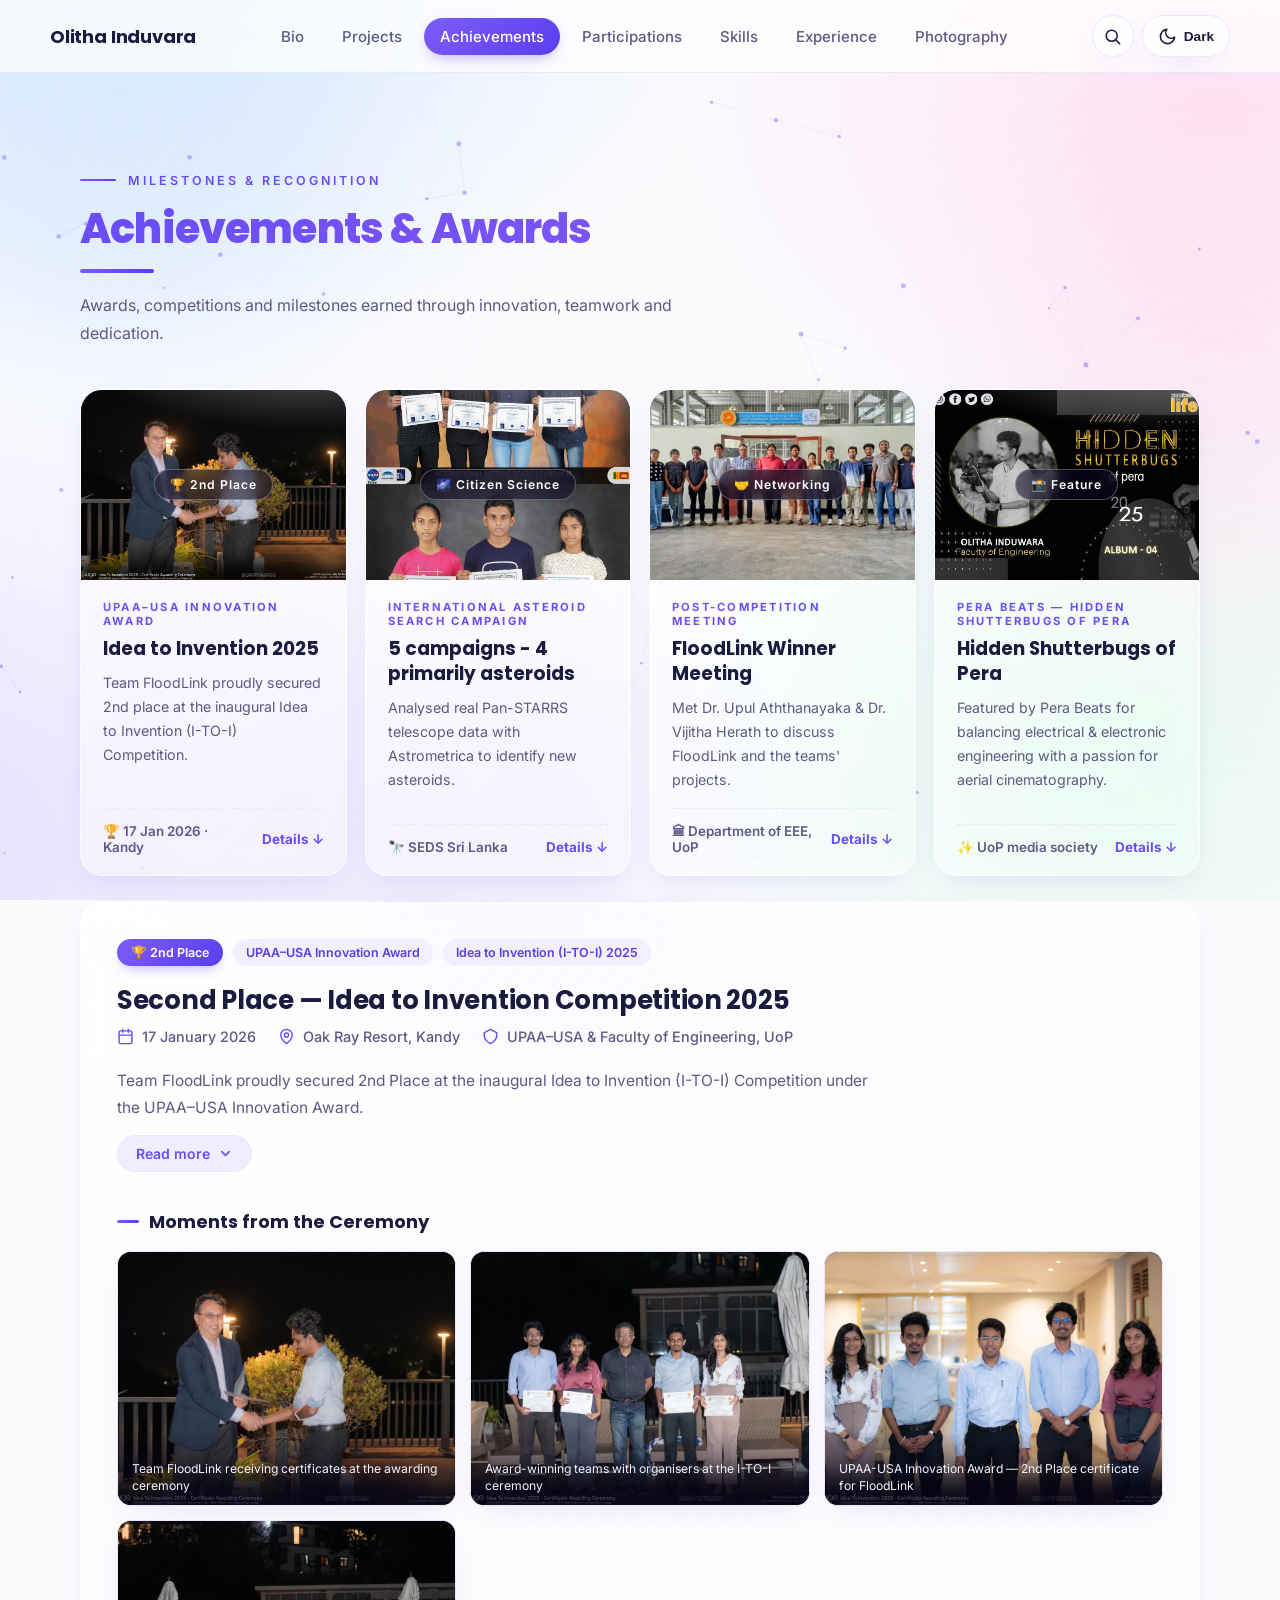
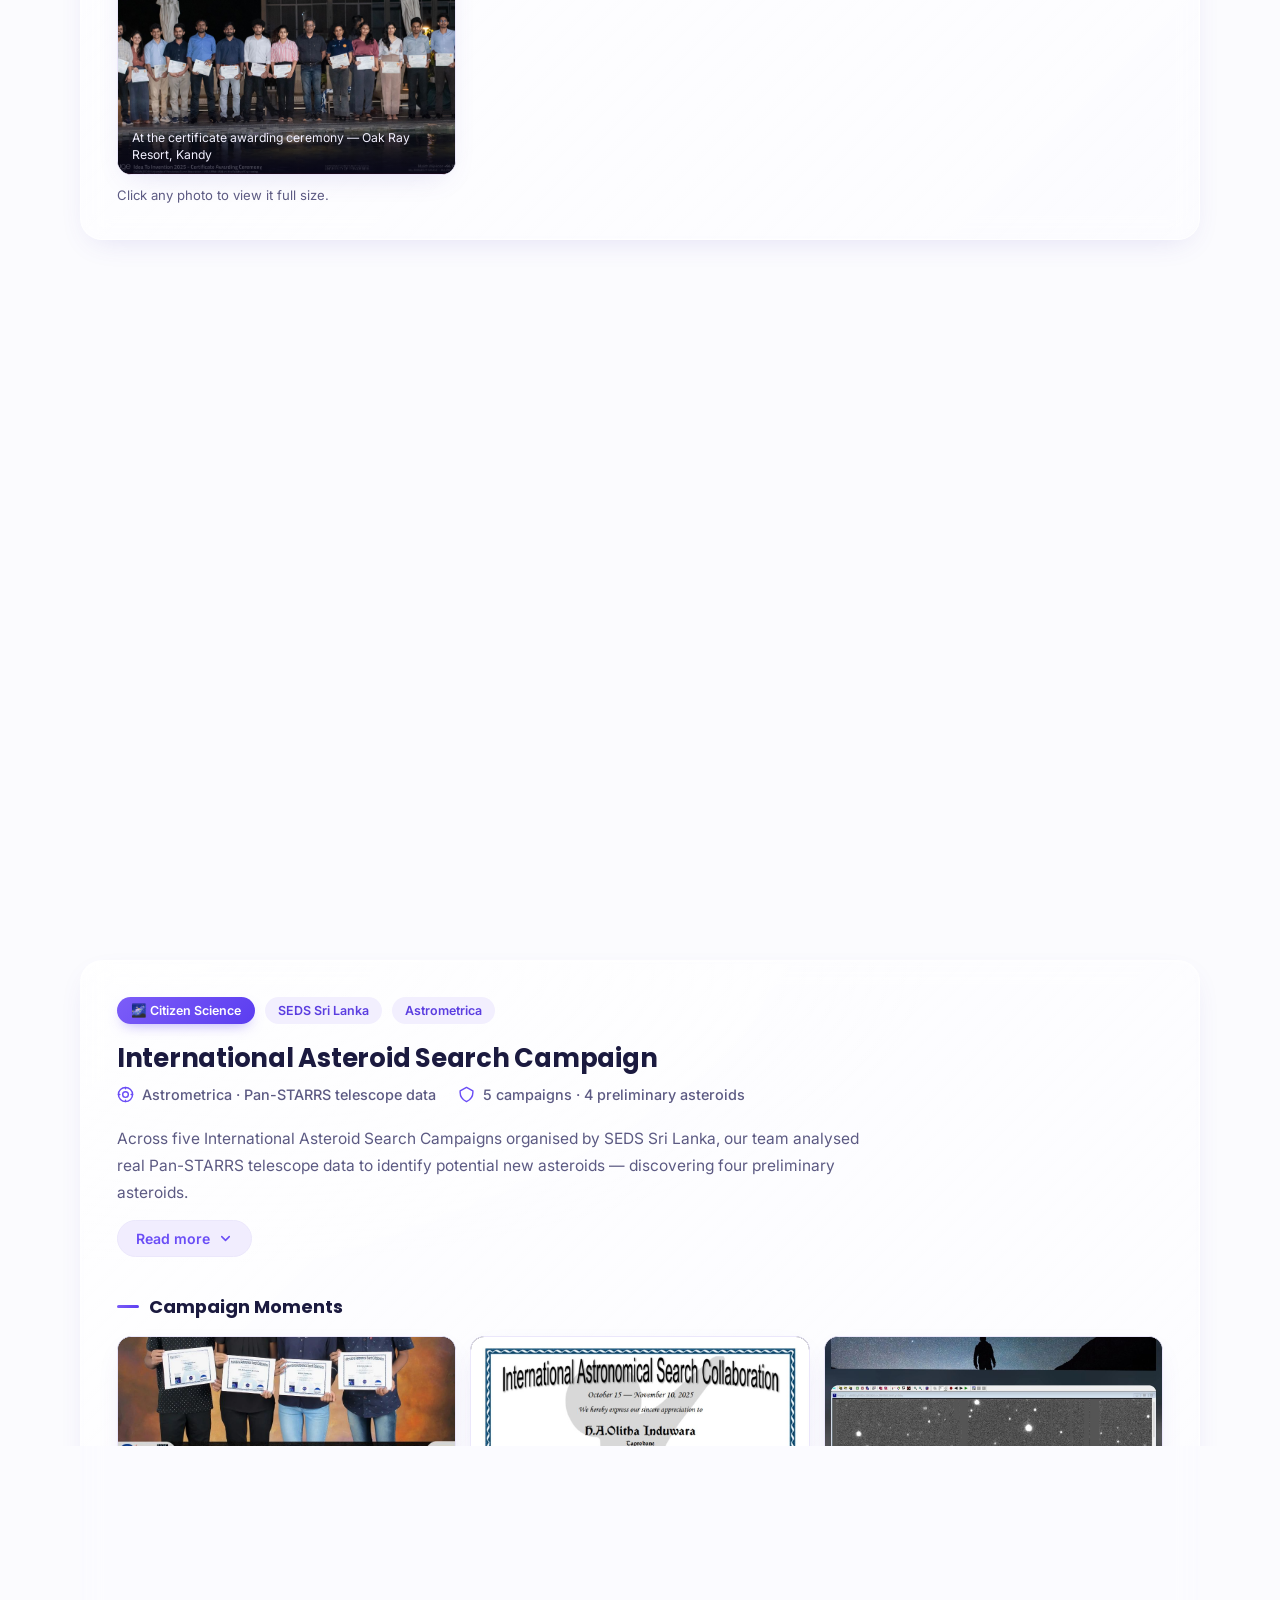
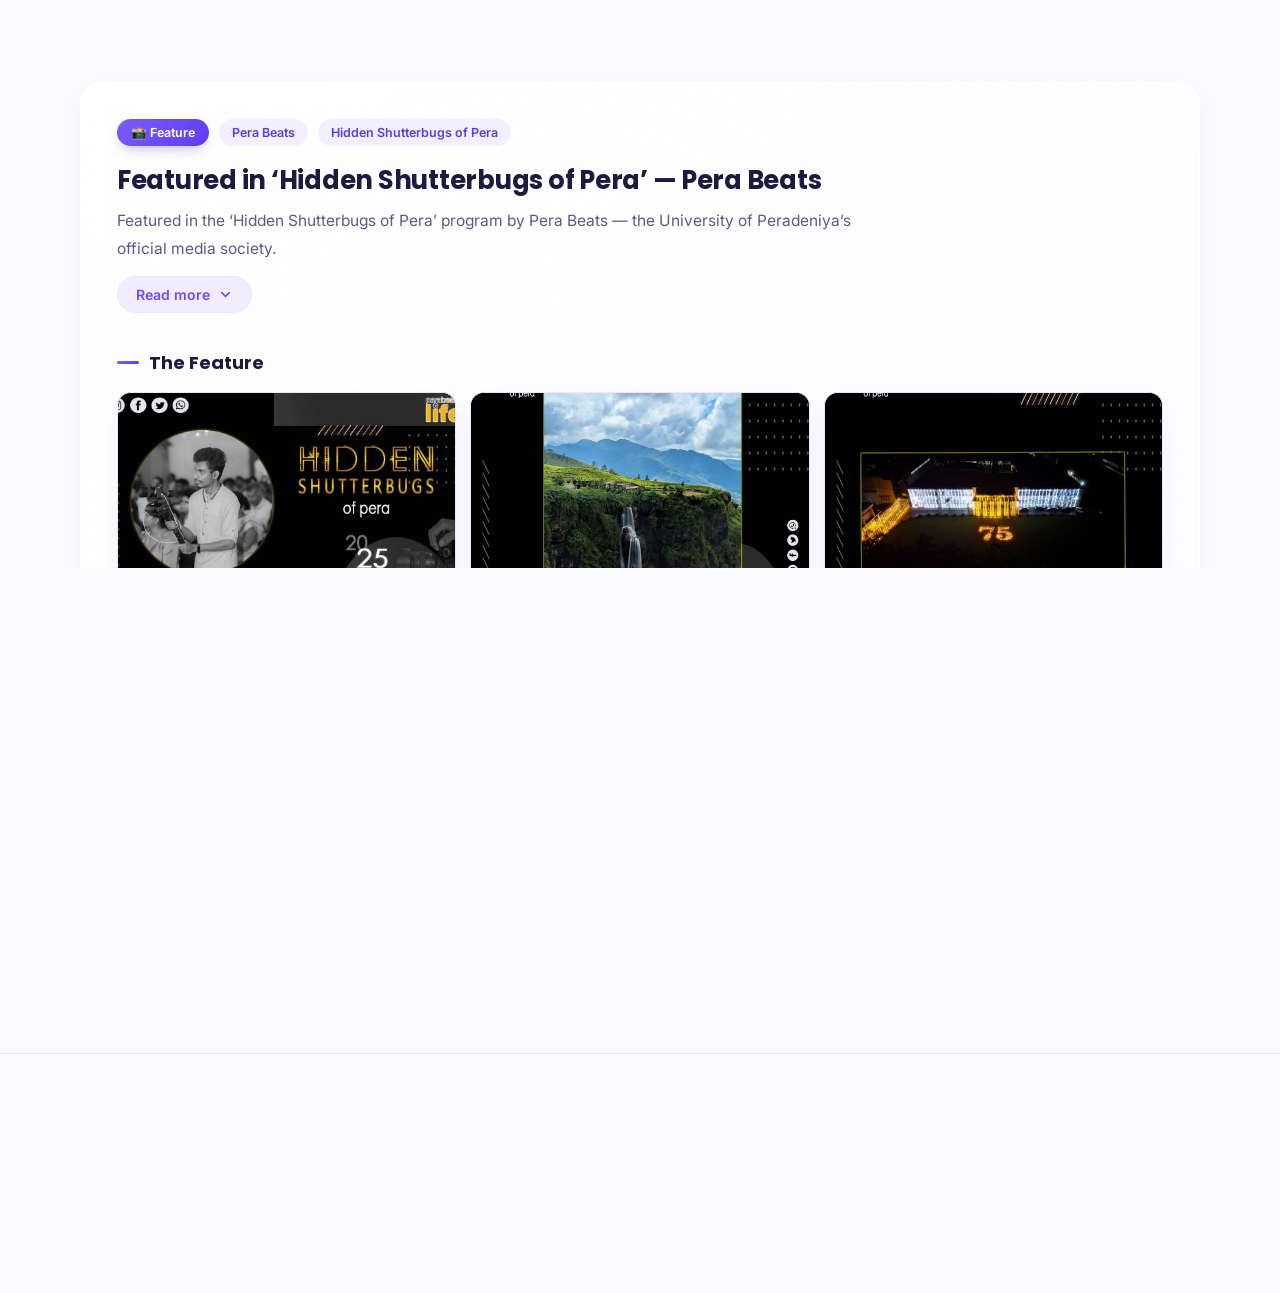
==== commit 96308deb: "version12" ====
--- a/achievements.html
+++ b/achievements.html
@@ -19,6 +19,9 @@
   <canvas id="netCanvas" class="net-canvas" aria-hidden="true"></canvas>
   <!-- ======================= NAVBAR ======================= -->
   <header class="topbar">
+    <div class="g-bar-filter" aria-hidden="true"></div>
+    <div class="g-bar-overlay" aria-hidden="true"></div>
+    <div class="g-bar-spec" aria-hidden="true"></div>
     <div class="topbar-inner">
       <a class="brand" href="index.html">Olitha Induvara</a>
 
--- a/style.css
+++ b/style.css
@@ -1592,3 +1592,660 @@
   background: var(--btn-grad); -webkit-background-clip: text; background-clip: text; color: transparent; }
 .stat-label { display: block; margin-top: 4px; color: var(--muted); font-size: .82rem; font-weight: 600; letter-spacing: .04em; }
 @media (max-width: 760px) { .stats-grid { grid-template-columns: repeat(2, 1fr); } }
+
+/* ============================================================
+   Photography page — My Work carousel
+   ============================================================ */
+.carousel { position: relative; max-width: 920px; margin: 22px auto 0; }
+.carousel-viewport { overflow: hidden; border-radius: var(--radius-lg); box-shadow: var(--shadow-soft); border: 1px solid var(--line); }
+.carousel-track { display: flex; transition: transform 0.6s cubic-bezier(0.25, 0.8, 0.25, 1); will-change: transform; }
+.carousel-slide { min-width: 100%; position: relative; }
+.carousel-slide img { width: 100%; display: block; aspect-ratio: 16 / 10; object-fit: cover; }
+.carousel-slide figcaption {
+  position: absolute; left: 0; right: 0; bottom: 0;
+  padding: 30px 20px 14px; color: #fff; font-weight: 600; font-size: .92rem;
+  background: linear-gradient(transparent, rgba(12, 9, 38, 0.78));
+}
+
+.carousel-btn {
+  position: absolute; top: calc(50% - 22px); transform: translateY(-50%);
+  width: 48px; height: 48px; border-radius: 50%; border: none; cursor: pointer;
+  background: rgba(255, 255, 255, 0.9); color: var(--accent);
+  display: grid; place-items: center; box-shadow: var(--shadow-card);
+  backdrop-filter: blur(6px); -webkit-backdrop-filter: blur(6px);
+  transition: background 0.25s ease, transform 0.25s ease, opacity 0.25s ease;
+}
+.carousel-btn:hover { background: #fff; transform: translateY(-50%) scale(1.08); }
+.carousel-btn:active { transform: translateY(-50%) scale(0.96); }
+.carousel-btn svg { width: 24px; height: 24px; }
+.carousel-btn.prev { left: 14px; }
+.carousel-btn.next { right: 14px; }
+[data-theme="dark"] .carousel-btn { background: rgba(30, 28, 58, 0.9); color: #b8aaff; }
+[data-theme="dark"] .carousel-btn:hover { background: rgba(40, 37, 78, 1); }
+
+.carousel-dots { display: flex; gap: 9px; justify-content: center; margin-top: 16px; }
+.carousel-dots .dot {
+  width: 10px; height: 10px; border-radius: 50%; border: none; cursor: pointer; padding: 0;
+  background: var(--line); transition: background 0.25s ease, transform 0.25s ease, width 0.3s ease;
+}
+.carousel-dots .dot:hover { background: var(--accent-2); }
+.carousel-dots .dot.active { background: var(--accent); transform: scale(1.25); width: 26px; border-radius: 999px; }
+
+@media (max-width: 560px) {
+  .carousel-btn { width: 40px; height: 40px; }
+  .carousel-btn svg { width: 20px; height: 20px; }
+}
+
+/* ============================================================
+   My Work — 3D coverflow carousel (photography page)
+   ============================================================ */
+.wc-title {
+  font-size: clamp(2.5rem, 9vw, 6rem);
+  font-weight: 900;
+  text-transform: uppercase;
+  letter-spacing: -0.02em;
+  text-align: center;
+  line-height: 1;
+  margin: 0 0 4px;
+  font-family: "Arial Black", "Arial Bold", Arial, sans-serif;
+  background: linear-gradient(to bottom, rgba(106, 77, 246, 0.34) 30%, rgba(106, 77, 246, 0) 78%);
+  -webkit-background-clip: text;
+  background-clip: text;
+  color: transparent;
+  pointer-events: none;
+}
+[data-theme="dark"] .wc-title {
+  background: linear-gradient(to bottom, rgba(168, 140, 250, 0.42) 30%, rgba(168, 140, 250, 0) 78%);
+  -webkit-background-clip: text;
+  background-clip: text;
+}
+
+.wc-stage {
+  width: 100%;
+  max-width: 1100px;
+  height: 440px;
+  position: relative;
+  perspective: 1000px;
+  margin: 8px auto 0;
+}
+.wc-track {
+  width: 100%;
+  height: 100%;
+  display: flex;
+  justify-content: center;
+  align-items: center;
+  position: relative;
+  transform-style: preserve-3d;
+}
+.wc-card {
+  position: absolute;
+  width: 280px;
+  height: 380px;
+  border-radius: 20px;
+  overflow: hidden;
+  box-shadow: 0 20px 40px rgba(0, 0, 0, 0.18);
+  cursor: pointer;
+  backface-visibility: hidden;
+  -webkit-backface-visibility: hidden;
+  will-change: transform, opacity;
+  transition: transform 0.7s cubic-bezier(0.22, 1, 0.36, 1), opacity 0.7s cubic-bezier(0.22, 1, 0.36, 1);
+}
+.wc-card img {
+  width: 100%;
+  height: 100%;
+  object-fit: cover;
+}
+.wc-card.center { z-index: 10; transform: translateZ(0) scale(1.1); }
+.wc-card.left-1 { z-index: 5; transform: translateX(-200px) scale(0.9) translateZ(-100px); opacity: 0.92; }
+.wc-card.right-1 { z-index: 5; transform: translateX(200px) scale(0.9) translateZ(-100px); opacity: 0.92; }
+.wc-card.left-2 { z-index: 1; transform: translateX(-400px) scale(0.8) translateZ(-300px); opacity: 0.7; }
+.wc-card.right-2 { z-index: 1; transform: translateX(400px) scale(0.8) translateZ(-300px); opacity: 0.7; }
+.wc-card.hidden { opacity: 0; pointer-events: none; }
+
+.wc-info { text-align: center; margin-top: 30px; }
+.wc-name {
+  color: var(--ink);
+  font-size: clamp(1.5rem, 3vw, 2.25rem);
+  font-weight: 700;
+  position: relative;
+  display: inline-block;
+  transition: opacity 0.4s ease;
+}
+.wc-name::before, .wc-name::after {
+  content: "";
+  position: absolute;
+  top: 100%;
+  width: 90px;
+  height: 2px;
+  background: var(--accent);
+}
+.wc-name::before { left: -110px; }
+.wc-name::after { right: -110px; }
+.wc-role {
+  color: var(--muted);
+  font-size: 1rem;
+  font-weight: 600;
+  text-transform: uppercase;
+  letter-spacing: 0.12em;
+  margin-top: 10px;
+  transition: opacity 0.4s ease;
+}
+
+.wc-dots { display: flex; justify-content: center; gap: 10px; margin-top: 22px; }
+.wc-dot {
+  width: 12px; height: 12px; border-radius: 50%; cursor: pointer; padding: 0; border: none;
+  background: rgba(106, 77, 246, 0.22);
+  transition: all 0.3s ease;
+}
+.wc-dot:hover { background: var(--accent-2); }
+.wc-dot.active { background: var(--accent); transform: scale(1.2); }
+[data-theme="dark"] .wc-dot { background: rgba(168, 140, 250, 0.26); }
+
+.wc-arrow {
+  position: absolute; top: 50%; transform: translateY(-50%);
+  background: rgba(106, 77, 246, 0.62); color: #fff;
+  width: 44px; height: 44px; border-radius: 50%; border: none; cursor: pointer;
+  display: flex; align-items: center; justify-content: center;
+  z-index: 20; font-size: 1.7rem; line-height: 1;
+  transition: background 0.3s ease, transform 0.3s ease;
+}
+.wc-arrow:hover { background: var(--accent); transform: translateY(-50%) scale(1.1); }
+.wc-arrow.left { left: 18px; padding-right: 3px; }
+.wc-arrow.right { right: 18px; padding-left: 3px; }
+
+@media (max-width: 768px) {
+  .wc-stage { height: 360px; }
+  .wc-card { width: 200px; height: 280px; }
+  .wc-card.left-1 { transform: translateX(-120px) scale(0.9) translateZ(-100px); }
+  .wc-card.right-1 { transform: translateX(120px) scale(0.9) translateZ(-100px); }
+  .wc-card.left-2 { transform: translateX(-240px) scale(0.8) translateZ(-300px); }
+  .wc-card.right-2 { transform: translateX(240px) scale(0.8) translateZ(-300px); }
+  .wc-name::before, .wc-name::after { width: 46px; }
+  .wc-name::before { left: -60px; }
+  .wc-name::after { right: -60px; }
+}
+
+/* ============================================================
+   My Work — center-card zoom overlay (photography page)
+   ============================================================ */
+.wc-zoom {
+  position: fixed;
+  inset: 0;
+  z-index: 9999;
+  display: flex;
+  align-items: center;
+  justify-content: center;
+  background: rgba(10, 8, 25, 0);
+  backdrop-filter: blur(0);
+  -webkit-backdrop-filter: blur(0);
+  opacity: 0;
+  visibility: hidden;
+  cursor: zoom-out;
+  transition: opacity 0.35s ease, background 0.35s ease, backdrop-filter 0.35s ease;
+}
+.wc-zoom.open {
+  opacity: 1;
+  visibility: visible;
+  background: rgba(10, 8, 25, 0.82);
+  backdrop-filter: blur(8px);
+  -webkit-backdrop-filter: blur(8px);
+}
+.wc-zoom img {
+  max-width: 92vw;
+  max-height: 86vh;
+  border-radius: 14px;
+  box-shadow: 0 30px 80px rgba(0, 0, 0, 0.55);
+  transform: scale(0.6);
+  opacity: 0;
+  transition: transform 0.45s cubic-bezier(0.22, 1, 0.36, 1), opacity 0.35s ease;
+}
+.wc-zoom.open img { transform: scale(1); opacity: 1; }
+.wc-zoom-close {
+  position: absolute;
+  top: 22px;
+  right: 26px;
+  width: 46px;
+  height: 46px;
+  border-radius: 50%;
+  border: none;
+  background: rgba(255, 255, 255, 0.16);
+  color: #fff;
+  font-size: 1.8rem;
+  line-height: 1;
+  cursor: pointer;
+  display: grid;
+  place-items: center;
+  transition: background 0.25s ease, transform 0.25s ease;
+}
+.wc-zoom-close:hover { background: rgba(255, 255, 255, 0.3); transform: rotate(90deg); }
+
+/* ============================================================
+   Photography — glassmorphism message form
+   ============================================================ */
+.hire-intro { text-align: center; max-width: 640px; margin: 0 auto 24px; color: var(--muted); line-height: 1.75; }
+
+.glass-stage {
+  position: relative;
+  max-width: 760px;
+  margin: 0 auto;
+  padding: 50px 20px;
+  border-radius: 30px;
+  overflow: hidden;
+  background: linear-gradient(135deg, rgba(38, 26, 86, 0.55), rgba(10, 8, 28, 0.74)),
+              url("assets/photography/work-3.jpg") center / cover no-repeat;
+  border: 1px solid rgba(255, 255, 255, 0.14);
+  box-shadow: 0 30px 70px -22px rgba(18, 12, 48, 0.6);
+}
+.glass-stage > * { position: relative; z-index: 1; }
+
+.gchips { display: flex; gap: 12px; justify-content: center; flex-wrap: wrap; margin-bottom: 34px; }
+.gchip {
+  display: inline-flex; align-items: center; gap: 9px; text-decoration: none;
+  background: rgba(255, 255, 255, 0.18);
+  backdrop-filter: blur(10px); -webkit-backdrop-filter: blur(10px);
+  border: 1px solid rgba(255, 255, 255, 0.35); color: #fff;
+  padding: 10px 18px; border-radius: 30px; font-weight: 600; font-size: 0.9rem;
+  box-shadow: 0 4px 16px rgba(0, 0, 0, 0.15);
+  transition: transform 0.25s ease, background 0.25s ease;
+}
+.gchip svg { width: 18px; height: 18px; }
+.gchip span { font-weight: 500; opacity: 0.9; }
+.gchip:hover { transform: translateY(-3px); background: rgba(255, 255, 255, 0.28); }
+
+.gmsg-card {
+  position: relative; width: 100%; max-width: 470px; margin: 0 auto;
+  background: rgba(255, 255, 255, 0.16);
+  backdrop-filter: blur(22px) saturate(160%); -webkit-backdrop-filter: blur(22px) saturate(160%);
+  border: 1.5px solid rgba(255, 255, 255, 0.35);
+  border-radius: 18px;
+  box-shadow: 0 8px 32px rgba(0, 0, 0, 0.2), inset 0 1px 1px rgba(255, 255, 255, 0.4);
+  padding: 4.6em 2.2em 2.4em; color: #fff;
+}
+.gmsg-header {
+  position: absolute; top: 0; left: 50%; transform: translateX(-50%);
+  display: flex; align-items: center; justify-content: center;
+  background: var(--accent); width: 168px; height: 60px; border-radius: 0 0 20px 20px;
+  color: #fff; font-weight: 600; font-size: 1rem; box-shadow: 0 6px 18px rgba(0, 0, 0, 0.25);
+}
+.gmsg-header::before, .gmsg-header::after { content: ""; position: absolute; top: 0; width: 30px; height: 30px; }
+.gmsg-header::before { left: -30px; border-top-right-radius: 50%; box-shadow: 15px 0 0 0 var(--accent); }
+.gmsg-header::after { right: -30px; border-top-left-radius: 50%; box-shadow: -15px 0 0 0 var(--accent); }
+
+.gi-box { position: relative; margin: 24px 0; }
+.gi-field {
+  width: 100%; height: 52px; font-size: 15px; background: rgba(255, 255, 255, 0.16); color: #fff;
+  padding: 0 48px 0 20px; border: 1.5px solid rgba(255, 255, 255, 0.32); border-radius: 30px;
+  outline: none; font-family: inherit;
+  transition: border-color 0.25s ease, background 0.25s ease;
+}
+.gi-field::placeholder { color: transparent; }
+.gi-field:focus { border-color: rgba(255, 255, 255, 0.75); background: rgba(255, 255, 255, 0.26); }
+textarea.gi-field { height: auto; min-height: 112px; padding: 17px 20px; resize: vertical; border-radius: 20px; }
+select.gi-field { appearance: none; -webkit-appearance: none; cursor: pointer; }
+select.gi-field option { color: #1b1a3f; }
+.gi-icon { position: absolute; top: 16px; right: 20px; color: rgba(255, 255, 255, 0.6); display: flex; }
+.gi-icon svg { width: 20px; height: 20px; }
+.gi-label {
+  position: absolute; top: 50%; left: 20px; transform: translateY(-50%);
+  color: rgba(255, 255, 255, 0.72); pointer-events: none; font-size: 15px; transition: 0.2s ease;
+}
+.gi-label.gi-label-area { top: 27px; transform: none; }
+.gi-field:focus ~ .gi-label,
+.gi-field:not(:placeholder-shown) ~ .gi-label {
+  top: 0; transform: translateY(-50%); left: 18px; font-size: 13px; padding: 0 10px;
+  background: var(--accent); color: #fff; border-radius: 20px;
+}
+textarea.gi-field:focus ~ .gi-label-area,
+textarea.gi-field:not(:placeholder-shown) ~ .gi-label-area {
+  top: 0; transform: translateY(-50%);
+}
+.gi-submit {
+  width: 100%; height: 50px; border: none; border-radius: 30px; cursor: pointer;
+  background: linear-gradient(135deg, #25D366 0%, #128C7E 100%); color: #fff;
+  font-size: 15px; font-weight: 600; font-family: inherit;
+  display: inline-flex; align-items: center; justify-content: center; gap: 9px;
+  box-shadow: 0 10px 26px -10px rgba(18, 140, 126, 0.7);
+  transition: transform 0.25s ease, box-shadow 0.25s ease;
+}
+.gi-submit svg { width: 19px; height: 19px; }
+.gi-submit:hover { transform: translateY(-2px); }
+.gi-note { text-align: center; color: rgba(255, 255, 255, 0.6); font-size: 0.78rem; margin-top: 14px; }
+
+@media (max-width: 564px) { .gmsg-card { padding: 4.4em 1.4em 2em; } .gmsg-header { width: 150px; } }
+
+/* ============================================================
+   Glass + glossy treatment for all content blocks (both themes)
+   Matches the summary-card frosted-glass look.
+   ============================================================ */
+.project-feature,
+.skill-cat,
+.service-card,
+.edu-card,
+.timeline-card,
+.club-news {
+  position: relative;
+  background: linear-gradient(135deg, rgba(255, 255, 255, 0.70) 0%, rgba(255, 255, 255, 0.36) 100%);
+  backdrop-filter: blur(14px) saturate(165%);
+  -webkit-backdrop-filter: blur(14px) saturate(165%);
+  border: 1px solid rgba(255, 255, 255, 0.60);
+  box-shadow: var(--shadow-card), inset 0 1px 1px rgba(255, 255, 255, 0.55);
+}
+
+[data-theme="dark"] .project-feature,
+[data-theme="dark"] .skill-cat,
+[data-theme="dark"] .service-card,
+[data-theme="dark"] .edu-card,
+[data-theme="dark"] .timeline-card,
+[data-theme="dark"] .club-news {
+  background: linear-gradient(135deg, rgba(48, 44, 92, 0.62) 0%, rgba(24, 22, 54, 0.40) 100%);
+  border: 1px solid rgba(255, 255, 255, 0.14);
+  box-shadow: var(--shadow-card), inset 0 1px 1px rgba(255, 255, 255, 0.10);
+}
+
+/* glossy top sheen on hover for the block cards */
+.project-feature::before,
+.skill-cat::before,
+.service-card::before,
+.edu-card::before,
+.timeline-card::before,
+.club-news::before {
+  content: "";
+  position: absolute;
+  inset: 0;
+  border-radius: inherit;
+  background: radial-gradient(120% 80% at 10% 0%, rgba(255, 255, 255, 0.40), transparent 55%);
+  pointer-events: none;
+  z-index: 0;
+}
+[data-theme="dark"] .project-feature::before,
+[data-theme="dark"] .skill-cat::before,
+[data-theme="dark"] .service-card::before,
+[data-theme="dark"] .edu-card::before,
+[data-theme="dark"] .timeline-card::before,
+[data-theme="dark"] .club-news::before {
+  background: radial-gradient(120% 80% at 10% 0%, rgba(255, 255, 255, 0.10), transparent 55%);
+}
+/* keep inner content above the sheen */
+.project-feature > *, .skill-cat > *, .service-card > *, .edu-card > *, .timeline-card > *, .club-news > * { position: relative; z-index: 1; }
+
+/* softer accent-tinted glass for the highlight callouts */
+.callout, .role-note {
+  backdrop-filter: blur(12px) saturate(150%);
+  -webkit-backdrop-filter: blur(12px) saturate(150%);
+}
+
+/* ============================================================
+   Mobile / tablet optimization (glass fallback + layout)
+   backdrop-filter is unreliable on many mobile browsers, so
+   cards become more solid on smaller screens for readability.
+   ============================================================ */
+
+/* Tablet — more opaque glass, lighter blur */
+@media (max-width: 900px) {
+  .proj-card,
+  .project-feature,
+  .skill-cat,
+  .service-card,
+  .edu-card,
+  .timeline-card,
+  .club-news,
+  .cat-panel,
+  .stat {
+    background: linear-gradient(135deg, rgba(255, 255, 255, 0.93) 0%, rgba(255, 255, 255, 0.82) 100%);
+    backdrop-filter: blur(10px) saturate(150%);
+    -webkit-backdrop-filter: blur(10px) saturate(150%);
+  }
+  [data-theme="dark"] .proj-card,
+  [data-theme="dark"] .project-feature,
+  [data-theme="dark"] .skill-cat,
+  [data-theme="dark"] .service-card,
+  [data-theme="dark"] .edu-card,
+  [data-theme="dark"] .timeline-card,
+  [data-theme="dark"] .club-news,
+  [data-theme="dark"] .cat-panel,
+  [data-theme="dark"] .stat {
+    background: linear-gradient(135deg, rgba(42, 38, 80, 0.93) 0%, rgba(26, 24, 54, 0.88) 100%);
+  }
+  .pc-body { padding: 16px 17px; }
+  .project-feature { padding: 22px 18px; }
+}
+
+/* Phone — near-solid cards (safe fallback), subtle blur only */
+@media (max-width: 560px) {
+  .proj-card,
+  .project-feature,
+  .skill-cat,
+  .service-card,
+  .edu-card,
+  .timeline-card,
+  .club-news,
+  .cat-panel,
+  .stat {
+    background: rgba(255, 255, 255, 0.97);
+    backdrop-filter: blur(6px);
+    -webkit-backdrop-filter: blur(6px);
+    border-color: var(--line);
+  }
+  [data-theme="dark"] .proj-card,
+  [data-theme="dark"] .project-feature,
+  [data-theme="dark"] .skill-cat,
+  [data-theme="dark"] .service-card,
+  [data-theme="dark"] .edu-card,
+  [data-theme="dark"] .timeline-card,
+  [data-theme="dark"] .club-news,
+  [data-theme="dark"] .cat-panel,
+  [data-theme="dark"] .stat {
+    background: rgba(30, 28, 58, 0.96);
+  }
+  .pc-title { font-size: 1.05rem; }
+  .pc-body { padding: 15px 15px; }
+  .project-feature { padding: 18px 14px; }
+  .pc-cover { height: 150px; }
+  .gmsg-card { background: rgba(255, 255, 255, 0.22); }
+  .glass-stage { padding: 30px 12px; }
+}
+
+/* Small phones — shrink coverflow so it never overflows */
+@media (max-width: 420px) {
+  .wc-stage { height: 308px; }
+  .wc-card { width: 162px; height: 226px; border-radius: 16px; }
+  .wc-card.left-1 { transform: translateX(-96px) scale(0.9) translateZ(-100px); }
+  .wc-card.right-1 { transform: translateX(96px) scale(0.9) translateZ(-100px); }
+  .wc-card.left-2 { transform: translateX(-186px) scale(0.8) translateZ(-300px); }
+  .wc-card.right-2 { transform: translateX(186px) scale(0.8) translateZ(-300px); }
+  .wc-arrow { width: 38px; height: 38px; font-size: 1.4rem; }
+  .wc-name::before, .wc-name::after { width: 34px; }
+  .wc-name::before { left: -46px; }
+  .wc-name::after { right: -46px; }
+}
+
+/* Larger touch targets & breathing room on touch devices */
+@media (max-width: 560px) {
+  .btn-primary, .btn-outline, .wa-cta, .wa-btn, .gi-submit, .club-fb { min-height: 46px; }
+  .nav-link { padding: 12px 4px; }
+  .section { padding: 30px 0; }
+  .page-hero h1 { font-size: clamp(1.8rem, 8vw, 2.4rem); }
+}
+
+/* ============================================================
+   Mobile top bar — solid (backdrop-filter is unreliable),
+   so the navbar reads as a full bar reaching the corners.
+   ============================================================ */
+@media (max-width: 820px) {
+  .topbar {
+    background: rgba(255, 255, 255, 0.96);
+    backdrop-filter: blur(12px);
+    -webkit-backdrop-filter: blur(12px);
+  }
+  .nav-links {
+    background: rgba(255, 255, 255, 0.98);
+    backdrop-filter: blur(14px);
+    -webkit-backdrop-filter: blur(14px);
+    box-shadow: 0 14px 30px -18px rgba(0, 0, 0, 0.25);
+  }
+  [data-theme="dark"] .topbar { background: rgba(18, 16, 33, 0.96); }
+  [data-theme="dark"] .nav-links { background: rgba(18, 16, 33, 0.98); }
+  .topbar-inner { width: min(1180px, 92%); height: 64px; }
+  .nav-links { top: 64px; }
+  .brand { font-size: 1rem; }
+}
+
+/* ============================================================
+   Mobile bottom navigation bar (glass) — mobile only
+   ============================================================ */
+.bottom-nav { display: none; }
+@media (max-width: 820px) {
+  .bottom-nav {
+    display: flex;
+    position: fixed;
+    bottom: 0; left: 0; right: 0;
+    z-index: 60;
+    justify-content: space-around;
+    align-items: stretch;
+    padding: 7px 4px calc(7px + env(safe-area-inset-bottom, 0px));
+    background: rgba(255, 255, 255, 0.80);
+    backdrop-filter: blur(18px) saturate(160%);
+    -webkit-backdrop-filter: blur(18px) saturate(160%);
+    border-top: 1px solid var(--line);
+    box-shadow: 0 -10px 30px -14px rgba(0, 0, 0, 0.20);
+  }
+  [data-theme="dark"] .bottom-nav { background: rgba(18, 16, 33, 0.82); }
+  .bn-item {
+    display: flex; flex-direction: column; align-items: center; justify-content: center; gap: 3px;
+    flex: 1; padding: 6px 2px; color: var(--muted); text-decoration: none;
+    font-size: 0.6rem; font-weight: 600; border-radius: 12px;
+    transition: color 0.2s ease, background 0.2s ease;
+  }
+  .bn-item svg { width: 21px; height: 21px; }
+  .bn-item.active { color: var(--accent); background: var(--accent-soft); }
+  body { padding-bottom: 72px; }
+}
+@media (max-width: 360px) {
+  .bn-item { font-size: 0.54rem; }
+  .bn-item svg { width: 19px; height: 19px; }
+}
+
+/* ============================================================
+   Photography page — fix coverflow horizontal overflow
+   (side cards were spilling out, causing horizontal scroll
+   that hid the bottom nav). Clip to the stage.
+   ============================================================ */
+.wc-stage { overflow: hidden; }
+#work { overflow-x: hidden; }
+
+/* keep bottom nav above everything (except fullscreen overlays) */
+.bottom-nav { z-index: 100; }
+
+/* ============================================================
+   Mobile bars — fully solid (no translucent seam / blur line)
+   Glass is kept for desktop; mobile gets a clean opaque bar
+   that clearly extends edge-to-edge.
+   ============================================================ */
+@media (max-width: 820px) {
+  .topbar,
+  .nav-links,
+  .bottom-nav {
+    background: var(--card-solid);
+    backdrop-filter: none;
+    -webkit-backdrop-filter: none;
+  }
+  .topbar { border-bottom: 1px solid var(--line); }
+  .bottom-nav { border-top: 1px solid var(--line); box-shadow: none; }
+}
+
+/* ============================================================
+   Mobile bars — liquid-glass (professional frosted look)
+   Glossy highlight + gradient depth + light glass edge + frost.
+   ============================================================ */
+@media (max-width: 820px) {
+  .topbar,
+  .bottom-nav,
+  .nav-links {
+    backdrop-filter: blur(20px) saturate(180%);
+    -webkit-backdrop-filter: blur(20px) saturate(180%);
+  }
+  .topbar {
+    background: linear-gradient(180deg, rgba(255, 255, 255, 0.85) 0%, rgba(244, 242, 255, 0.70) 100%);
+    border-bottom: 1px solid rgba(255, 255, 255, 0.65);
+    box-shadow: inset 0 1px 1px rgba(255, 255, 255, 0.9), 0 8px 22px -12px rgba(80, 60, 180, 0.30);
+  }
+  .bottom-nav {
+    background: linear-gradient(0deg, rgba(255, 255, 255, 0.85) 0%, rgba(244, 242, 255, 0.70) 100%);
+    border-top: 1px solid rgba(255, 255, 255, 0.65);
+    box-shadow: inset 0 1px 1px rgba(255, 255, 255, 0.9), 0 -8px 22px -14px rgba(80, 60, 180, 0.22);
+  }
+  .nav-links {
+    background: linear-gradient(180deg, rgba(255, 255, 255, 0.92) 0%, rgba(244, 242, 255, 0.82) 100%);
+    border-bottom: 1px solid rgba(255, 255, 255, 0.65);
+    box-shadow: inset 0 1px 1px rgba(255, 255, 255, 0.9), 0 14px 30px -16px rgba(80, 60, 180, 0.30);
+  }
+
+  [data-theme="dark"] .topbar {
+    background: linear-gradient(180deg, rgba(48, 44, 90, 0.72) 0%, rgba(20, 18, 44, 0.60) 100%);
+    border-bottom: 1px solid rgba(255, 255, 255, 0.14);
+    box-shadow: inset 0 1px 1px rgba(255, 255, 255, 0.16), 0 8px 22px -12px rgba(0, 0, 0, 0.55);
+  }
+  [data-theme="dark"] .bottom-nav {
+    background: linear-gradient(0deg, rgba(48, 44, 90, 0.72) 0%, rgba(20, 18, 44, 0.60) 100%);
+    border-top: 1px solid rgba(255, 255, 255, 0.14);
+    box-shadow: inset 0 1px 1px rgba(255, 255, 255, 0.16), 0 -8px 22px -14px rgba(0, 0, 0, 0.50);
+  }
+  [data-theme="dark"] .nav-links {
+    background: linear-gradient(180deg, rgba(42, 38, 80, 0.86) 0%, rgba(20, 18, 44, 0.80) 100%);
+    border-bottom: 1px solid rgba(255, 255, 255, 0.14);
+    box-shadow: inset 0 1px 1px rgba(255, 255, 255, 0.16), 0 14px 30px -16px rgba(0, 0, 0, 0.55);
+  }
+}
+
+/* ============================================================
+   Mobile bars — layered LIQUID GLASS (ref: glass reference)
+   Layers: blur+saturate+brightness filter, tint overlay,
+   specular inset highlight. (feDisplacementMap skipped for
+   scroll performance on mobile.)
+   ============================================================ */
+.g-bar-filter, .g-bar-overlay, .g-bar-spec { display: none; }
+
+@media (max-width: 820px) {
+  .topbar, .bottom-nav {
+    background: transparent !important;
+    backdrop-filter: none !important;
+    -webkit-backdrop-filter: none !important;
+    box-shadow: none !important;
+  }
+  .topbar { border-bottom: 1px solid rgba(255, 255, 255, 0.45); }
+  .bottom-nav { border-top: 1px solid rgba(255, 255, 255, 0.45); }
+
+  .g-bar-filter, .g-bar-overlay, .g-bar-spec {
+    display: block;
+    position: absolute;
+    inset: 0;
+    border-radius: inherit;
+    pointer-events: none;
+  }
+  .g-bar-filter {
+    z-index: 0;
+    backdrop-filter: blur(10px) saturate(170%) brightness(1.12);
+    -webkit-backdrop-filter: blur(10px) saturate(170%) brightness(1.12);
+  }
+  .g-bar-overlay { z-index: 1; background: rgba(255, 255, 255, 0.45); }
+  .g-bar-spec {
+    z-index: 2;
+    box-shadow: inset 1px 1px 1px rgba(255, 255, 255, 0.85), inset 0 -1px 1px rgba(255, 255, 255, 0.25);
+  }
+
+  [data-theme="dark"] .topbar { border-bottom-color: rgba(255, 255, 255, 0.12); }
+  [data-theme="dark"] .bottom-nav { border-top-color: rgba(255, 255, 255, 0.12); }
+  [data-theme="dark"] .g-bar-overlay { background: rgba(22, 19, 48, 0.52); }
+  [data-theme="dark"] .g-bar-spec {
+    box-shadow: inset 1px 1px 1px rgba(255, 255, 255, 0.18), inset 0 -1px 1px rgba(255, 255, 255, 0.06);
+  }
+
+  /* keep content above the glass layers */
+  .topbar-inner, .bn-item { position: relative; z-index: 3; }
+
+  /* theme toggle: icon only + move to last position */
+  .theme-label { display: none; }
+  .nav-actions #searchBtn { order: 1; }
+  .nav-actions .burger { order: 2; }
+  .nav-actions .theme-btn { order: 3; }
+}
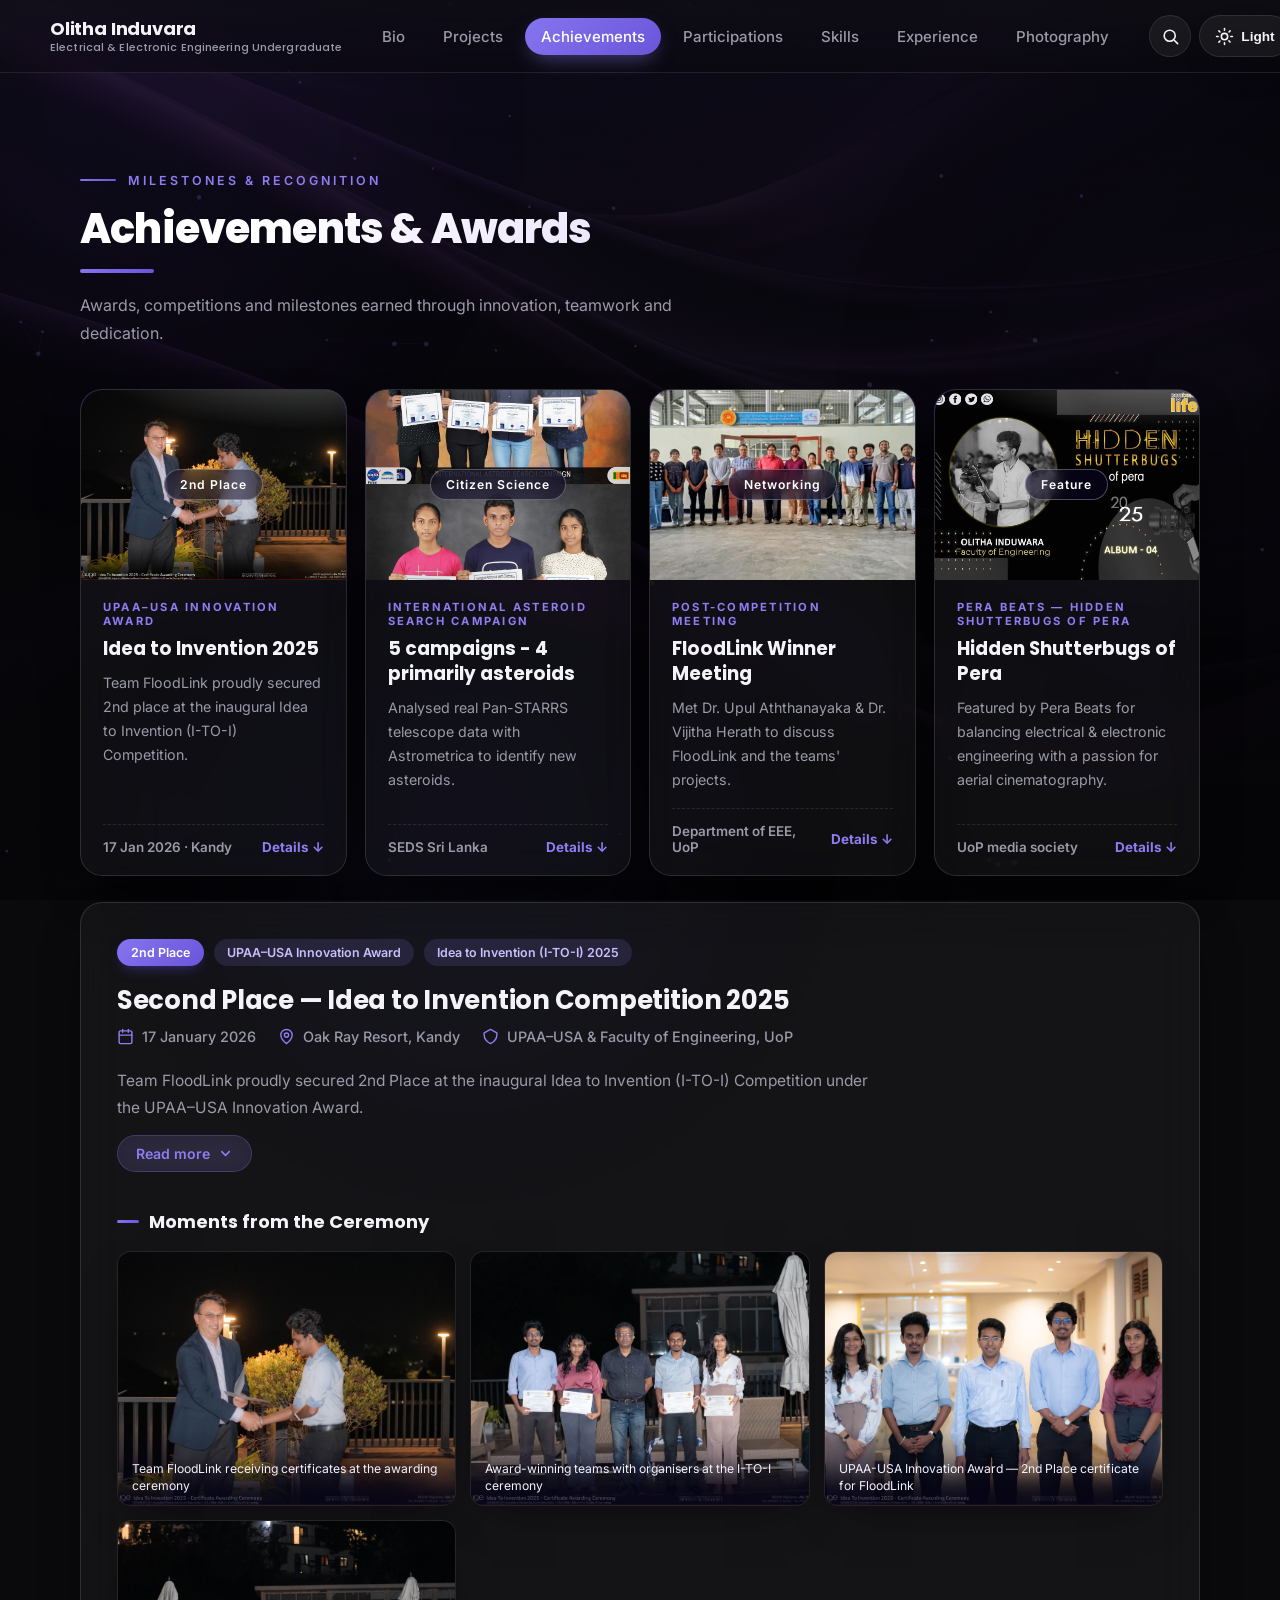
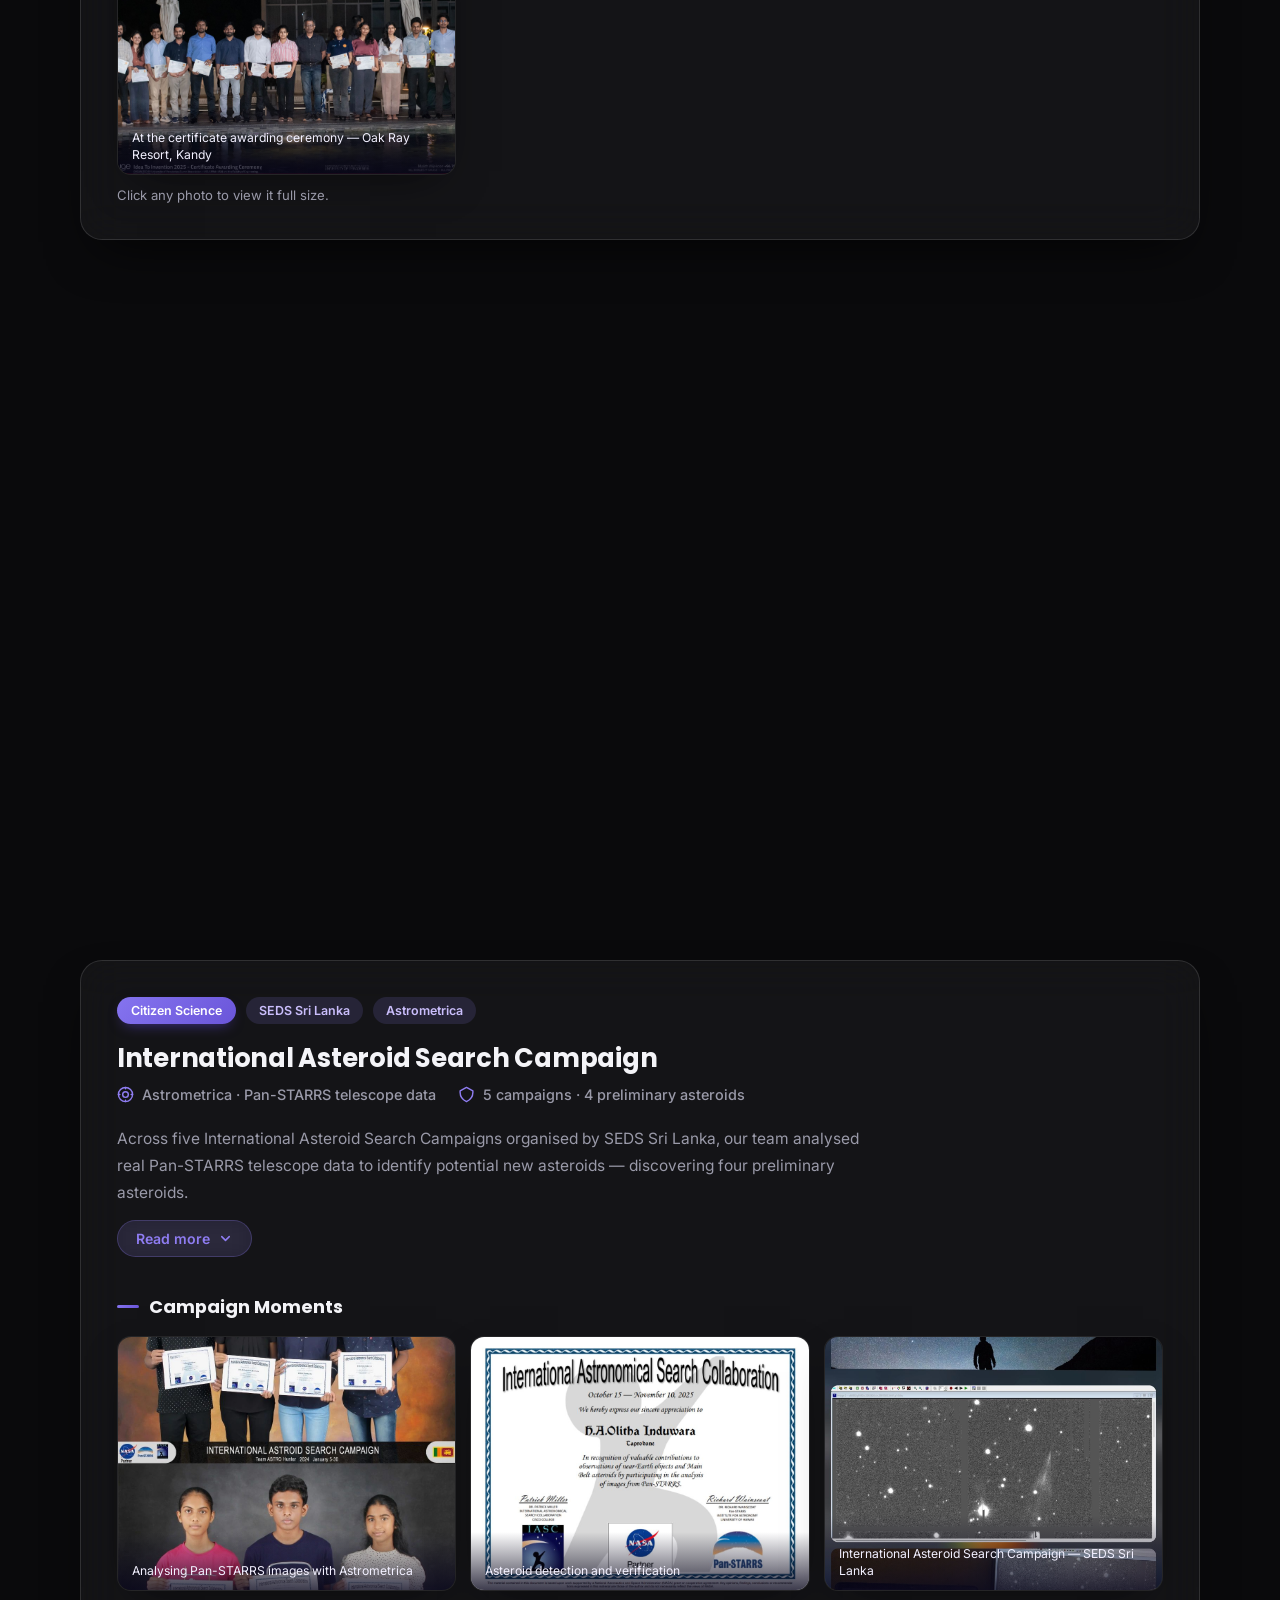
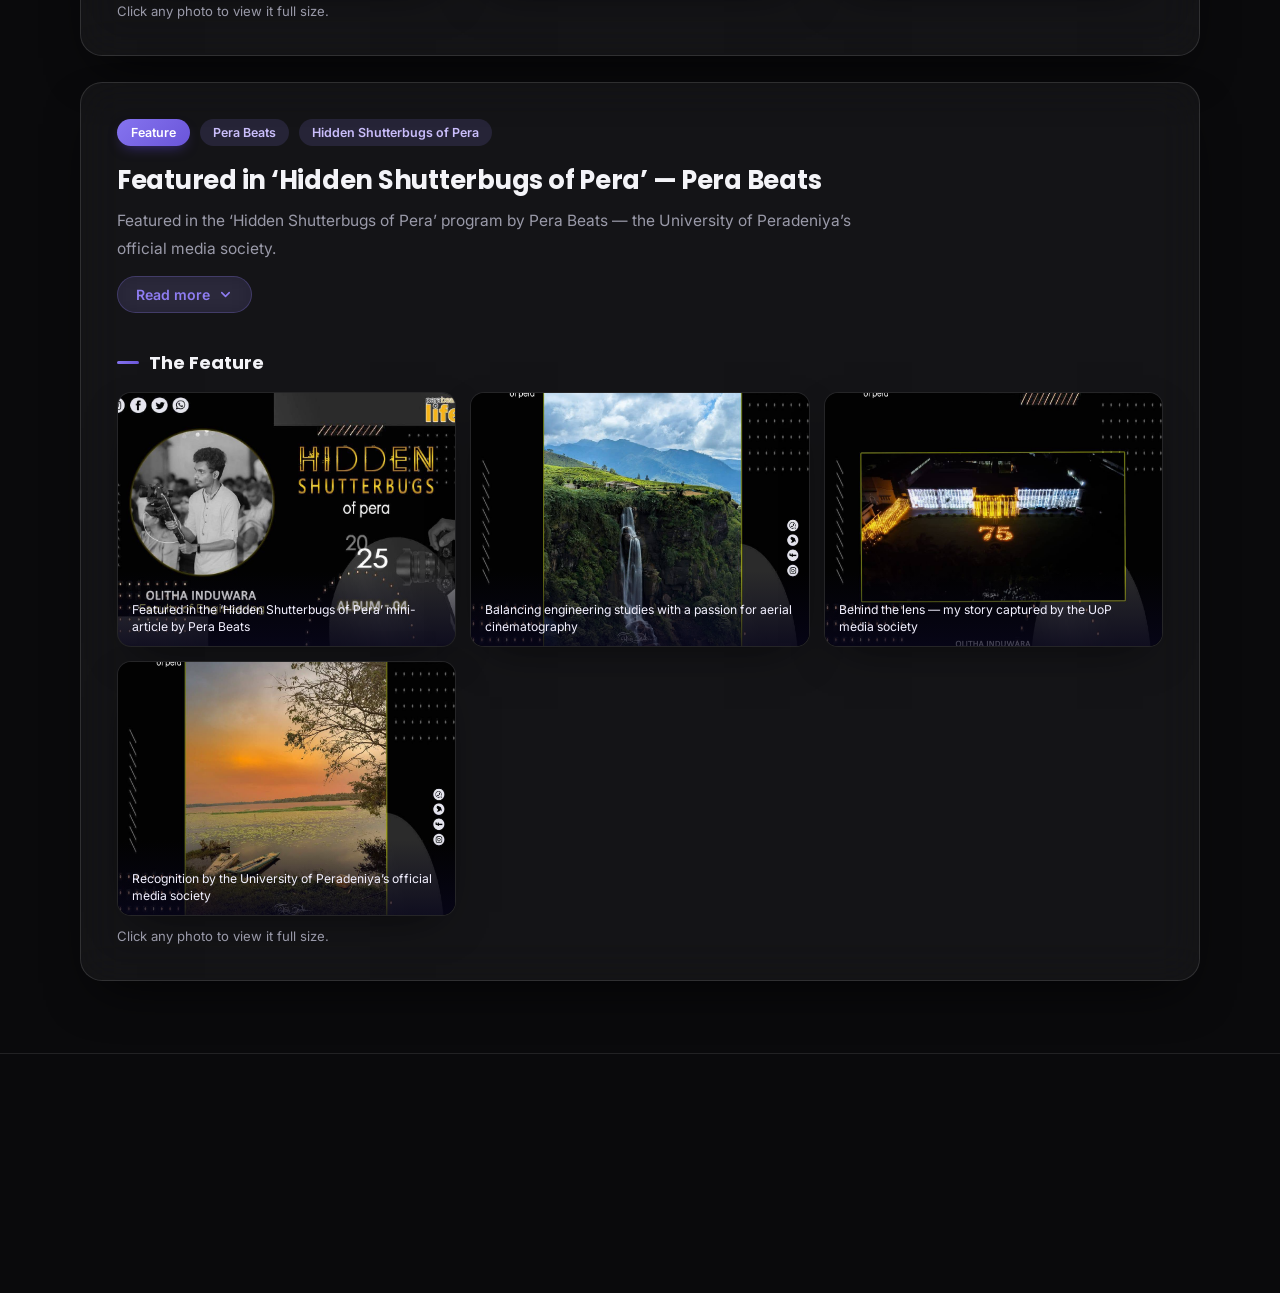
==== commit a01ab334: "updated" ====
--- a/achievements.html
+++ b/achievements.html
@@ -1,5 +1,5 @@
 <!DOCTYPE html>
-<html lang="en" data-theme="light">
+<html lang="en" data-theme="dark">
 <head>
   <meta charset="UTF-8">
   <meta name="viewport" content="width=device-width, initial-scale=1.0">
@@ -23,7 +23,10 @@
     <div class="g-bar-overlay" aria-hidden="true"></div>
     <div class="g-bar-spec" aria-hidden="true"></div>
     <div class="topbar-inner">
-      <a class="brand" href="index.html">Olitha Induvara</a>
+      <a class="brand" href="index.html">
+        Olitha Induvara
+        <span class="brand-sub">Electrical &amp; Electronic Engineering Undergraduate</span>
+      </a>
 
       <nav class="nav-links" id="navLinks">
         <a href="index.html" class="nav-link">Bio</a>
@@ -65,14 +68,14 @@
           <a class="proj-card" href="#ach-floodlink">
             <div class="pc-cover pc-grad-1">
               <img class="pc-cover-img" src="assets/achievements/floodlink-award/floodlink-award-1.jpg" alt="Idea to Invention 2025" loading="lazy">
-              <span class="pc-badge">🏆 2nd Place</span>
+              <span class="pc-badge">2nd Place</span>
             </div>
             <div class="pc-body">
               <p class="pc-kicker">UPAA&ndash;USA Innovation Award</p>
               <h3 class="pc-title">Idea to Invention 2025</h3>
               <p class="pc-desc">Team FloodLink proudly secured 2nd place at the inaugural Idea to Invention (I-TO-I) Competition.</p>
               <div class="pc-foot">
-                <span class="pc-award">🏆 17 Jan 2026 &middot; Kandy</span>
+                <span class="pc-award">17 Jan 2026 &middot; Kandy</span>
                 <span class="pc-go">Details &#8595;</span>
               </div>
             </div>
@@ -80,14 +83,14 @@
           <a class="proj-card" href="#ach-asteroid">
             <div class="pc-cover pc-grad-2">
               <img class="pc-cover-img" src="assets/achievements/asteroid/asteroid-1.jpg" alt="5 campaigns - 4 primarily asteroids" loading="lazy">
-              <span class="pc-badge">🌌 Citizen Science</span>
+              <span class="pc-badge">Citizen Science</span>
             </div>
             <div class="pc-body">
               <p class="pc-kicker">International Asteroid Search Campaign</p>
               <h3 class="pc-title">5 campaigns - 4 primarily asteroids</h3>
               <p class="pc-desc">Analysed real Pan-STARRS telescope data with Astrometrica to identify new asteroids.</p>
               <div class="pc-foot">
-                <span class="pc-award">🔭 SEDS Sri Lanka</span>
+                <span class="pc-award">SEDS Sri Lanka</span>
                 <span class="pc-go">Details &#8595;</span>
               </div>
             </div>
@@ -95,14 +98,14 @@
           <a class="proj-card" href="#ach-meeting">
             <div class="pc-cover pc-grad-3">
               <img class="pc-cover-img" src="assets/achievements/floodlink-meeting/meeting-1.jpg" alt="FloodLink Winner Meeting" loading="lazy">
-              <span class="pc-badge">🤝 Networking</span>
+              <span class="pc-badge">Networking</span>
             </div>
             <div class="pc-body">
               <p class="pc-kicker">Post-competition meeting</p>
               <h3 class="pc-title">FloodLink Winner Meeting</h3>
               <p class="pc-desc">Met Dr. Upul Aththanayaka &amp; Dr. Vijitha Herath to discuss FloodLink and the teams' projects.</p>
               <div class="pc-foot">
-                <span class="pc-award">🏛 Department of EEE, UoP</span>
+                <span class="pc-award">Department of EEE, UoP</span>
                 <span class="pc-go">Details &#8595;</span>
               </div>
             </div>
@@ -110,14 +113,14 @@
           <a class="proj-card" href="#ach-perabeat">
             <div class="pc-cover pc-grad-1">
               <img class="pc-cover-img" src="assets/achievements/perabeat/perabeat-1.jpg" alt="Hidden Shutterbugs of Pera" loading="lazy">
-              <span class="pc-badge">📸 Feature</span>
+              <span class="pc-badge">Feature</span>
             </div>
             <div class="pc-body">
               <p class="pc-kicker">Pera Beats — Hidden Shutterbugs of Pera</p>
               <h3 class="pc-title">Hidden Shutterbugs of Pera</h3>
               <p class="pc-desc">Featured by Pera Beats for balancing electrical &amp; electronic engineering with a passion for aerial cinematography.</p>
               <div class="pc-foot">
-                <span class="pc-award">✨ UoP media society</span>
+                <span class="pc-award">UoP media society</span>
                 <span class="pc-go">Details &#8595;</span>
               </div>
             </div>
@@ -126,7 +129,7 @@
 
         <article class="project-feature reveal" id="ach-floodlink">
           <div class="badges">
-            <span class="badge-accent">🏆 2nd Place</span>
+            <span class="badge-accent">2nd Place</span>
             <span class="badge-soft">UPAA&ndash;USA Innovation Award</span>
             <span class="badge-soft">Idea to Invention (I-TO-I) 2025</span>
           </div>
@@ -189,7 +192,7 @@
         </article>
         <article class="project-feature reveal" id="ach-meeting" style="margin-top: 26px;">
           <div class="badges">
-            <span class="badge-accent">🤝 Networking</span>
+            <span class="badge-accent">Networking</span>
             <span class="badge-soft">Department of EEE, UoP</span>
             <span class="badge-soft">Post-competition insight</span>
           </div>
@@ -231,7 +234,7 @@
         </article>
         <article class="project-feature reveal" id="ach-asteroid" style="margin-top: 26px;">
           <div class="badges">
-            <span class="badge-accent">🌌 Citizen Science</span>
+            <span class="badge-accent">Citizen Science</span>
             <span class="badge-soft">SEDS Sri Lanka</span>
             <span class="badge-soft">Astrometrica</span>
           </div>
@@ -295,7 +298,7 @@
         </article>
         <article class="project-feature reveal" id="ach-perabeat" style="margin-top: 26px;">
           <div class="badges">
-            <span class="badge-accent">📸 Feature</span>
+            <span class="badge-accent">Feature</span>
             <span class="badge-soft">Pera Beats</span>
             <span class="badge-soft">Hidden Shutterbugs of Pera</span>
           </div>
--- a/style.css
+++ b/style.css
@@ -117,10 +117,31 @@
   gap: 24px;
 }
 .brand {
+  display: flex;
+  flex-direction: column;
+  justify-content: center;
   font-weight: 700;
   font-size: 1.12rem;
+  line-height: 1.2;
   letter-spacing: -0.01em;
   white-space: nowrap;
+}
+.brand-sub {
+  margin-top: 2px;
+  font-size: 0.68rem;
+  font-weight: 500;
+  letter-spacing: 0.01em;
+  color: var(--muted);
+  white-space: nowrap;
+  overflow: hidden;
+  text-overflow: ellipsis;
+  max-width: 340px;
+}
+@media (max-width: 820px) {
+  .brand-sub { max-width: 210px; font-size: 0.62rem; }
+}
+@media (max-width: 480px) {
+  .brand-sub { max-width: 148px; font-size: 0.56rem; }
 }
 .nav-links {
   display: flex;
@@ -771,6 +792,41 @@
 }
 .gallery-item:hover img { transform: scale(1.05); }
 .gallery-item:first-child { grid-column: span 2; grid-row: span 2; }
+
+/* video items: click to open enlarged in the lightbox, same as photos */
+.gallery-item.video-item video {
+  width: 100%;
+  height: 100%;
+  aspect-ratio: 4 / 3;
+  object-fit: cover;
+  display: block;
+  background: #000;
+  transition: transform 0.4s ease;
+}
+.gallery-item.video-item:hover video { transform: scale(1.05); }
+.video-play-icon {
+  position: absolute;
+  top: 50%;
+  left: 50%;
+  transform: translate(-50%, -50%);
+  width: 54px;
+  height: 54px;
+  border-radius: 50%;
+  display: grid;
+  place-items: center;
+  background: rgba(9, 7, 26, 0.55);
+  border: 1.5px solid rgba(255, 255, 255, 0.75);
+  color: #fff;
+  backdrop-filter: blur(3px);
+  -webkit-backdrop-filter: blur(3px);
+  transition: transform 0.25s ease, background 0.25s ease;
+  pointer-events: none;
+}
+.video-play-icon svg { width: 22px; height: 22px; margin-left: 3px; }
+.gallery-item.video-item:hover .video-play-icon {
+  transform: translate(-50%, -50%) scale(1.1);
+  background: rgba(106, 77, 246, 0.75);
+}
 .gallery-item:first-child img { aspect-ratio: auto; }
 .g-cap {
   position: absolute;
@@ -805,6 +861,13 @@
   border-radius: 12px;
   box-shadow: 0 30px 80px rgba(0, 0, 0, 0.6);
   object-fit: contain;
+}
+.lb-video {
+  max-width: 100%;
+  max-height: 80vh;
+  border-radius: 12px;
+  box-shadow: 0 30px 80px rgba(0, 0, 0, 0.6);
+  background: #000;
 }
 .lb-cap { color: #cfccf2; font-size: 0.85rem; margin-top: 14px; }
 .lb-btn {
@@ -1451,10 +1514,10 @@
 /* whatsapp buttons */
 .wa-cta, .wa-btn {
   display: inline-flex; align-items: center; gap: 9px;
-  background: linear-gradient(135deg, #25D366 0%, #128C7E 100%);
+  background: var(--btn-grad);
   color: #fff; font-weight: 600; padding: 12px 24px; border-radius: 999px;
   text-decoration: none; border: none; cursor: pointer; font-family: inherit; font-size: .96rem;
-  box-shadow: 0 14px 30px -12px rgba(18,140,126,.6);
+  box-shadow: 0 14px 30px -12px rgba(106, 77, 246, .6);
   transition: transform .25s ease, box-shadow .25s ease;
 }
 .wa-cta:hover, .wa-btn:hover { transform: translateY(-3px); color: #fff; }
@@ -1901,10 +1964,10 @@
 }
 .gi-submit {
   width: 100%; height: 50px; border: none; border-radius: 30px; cursor: pointer;
-  background: linear-gradient(135deg, #25D366 0%, #128C7E 100%); color: #fff;
+  background: var(--btn-grad); color: #fff;
   font-size: 15px; font-weight: 600; font-family: inherit;
   display: inline-flex; align-items: center; justify-content: center; gap: 9px;
-  box-shadow: 0 10px 26px -10px rgba(18, 140, 126, 0.7);
+  box-shadow: 0 10px 26px -10px rgba(106, 77, 246, 0.7);
   transition: transform 0.25s ease, box-shadow 0.25s ease;
 }
 .gi-submit svg { width: 19px; height: 19px; }
@@ -2249,3 +2312,631 @@
   .nav-actions .burger { order: 2; }
   .nav-actions .theme-btn { order: 3; }
 }
+
+
+
+/* ============================================================
+   Dark theme — textured site background image
+   (light theme keeps its gradient). Mobile: portrait rotation.
+   ============================================================ */
+[data-theme="dark"] body::before {
+  content: "";
+  position: fixed;
+  inset: 0;
+  background:
+    linear-gradient(rgba(8, 6, 20, 0.55), rgba(10, 8, 24, 0.74)),
+    url("assets/bg/dark-bg.jpg") center / cover no-repeat;
+  z-index: -2;
+  pointer-events: none;
+}
+@media (max-width: 820px) {
+  [data-theme="dark"] body::before {
+    inset: auto;
+    top: 50%; left: 50%;
+    width: 100vh;
+    height: 100vw;
+    transform: translate(-50%, -50%) rotate(90deg);
+  }
+}
+
+/* Photography page keeps its own cover background — exclude the dark texture */
+[data-theme="dark"] body.studio-page::before { display: none; }
+
+
+/* ============================================================
+   ✦  PROFESSIONAL BLACK + LIQUID-GLASS THEME  ✦
+   Dark is the primary look (served by default unless the
+   visitor's OS is set to light, or they toggle to light).
+   Near-black canvas · refined violet accent · a consistent
+   frosted / glossy glass treatment on every content block.
+   Appended last so it wins the cascade over earlier rules.
+   ============================================================ */
+
+:root {
+  /* shared liquid-glass tokens — light values */
+  --glass-bg: rgba(255,255,255,0.60);
+  --glass-border: rgba(255,255,255,0.64);
+  --glass-blur: blur(16px) saturate(160%);
+  --glass-shadow: 0 18px 44px -20px rgba(78,60,170,0.28);
+  --glass-sheen: none;
+}
+
+[data-theme="dark"] {
+  --ink: #f4f4f8;
+  --muted: #9a9aa9;
+  --card: rgba(255,255,255,0.05);
+  --card-solid: #131317;
+  --line: rgba(255,255,255,0.10);
+  --accent: #8f7df2;
+  --accent-2: #ab99f7;
+  --accent-soft: rgba(143,125,242,0.13);
+  --btn-grad: linear-gradient(135deg, #8574ef 0%, #6a55d9 100%);
+  --shadow-soft: 0 26px 64px -22px rgba(0,0,0,0.80);
+  --shadow-card: 0 16px 44px -20px rgba(0,0,0,0.66);
+  --bg-base: #0a0a0c;
+  --navbar: rgba(9,9,11,0.55);
+  --chip-bg: rgba(143,125,242,0.15);
+  --chip-ink: #cabefb;
+  --btn-ghost-bg: rgba(255,255,255,0.055);
+
+  --glass-bg: rgba(255,255,255,0.045);
+  --glass-border: rgba(255,255,255,0.12);
+  --glass-blur: blur(22px) saturate(145%);
+  --glass-shadow: 0 22px 52px -20px rgba(0,0,0,0.82);
+  --glass-sheen: none;
+}
+
+/* ---- near-black canvas ---- */
+[data-theme="dark"] body {
+  background:
+    radial-gradient(1200px 820px at 12% -12%, rgba(120,96,240,0.10), transparent 60%),
+    radial-gradient(1050px 720px at 102% -4%, rgba(84,66,182,0.09), transparent 55%),
+    radial-gradient(900px 900px at 50% 122%, rgba(60,48,130,0.08), transparent 60%),
+    var(--bg-base);
+}
+[data-theme="dark"] body::before {
+  background:
+    radial-gradient(1500px 950px at 50% -22%, rgba(24,18,46,0.55), transparent 72%),
+    linear-gradient(rgba(6,6,9,0.88), rgba(5,5,7,0.95)),
+    url("assets/bg/dark-bg.jpg") center / cover no-repeat;
+}
+[data-theme="dark"] .blob { opacity: 0.06; filter: blur(130px); }
+[data-theme="dark"] .blob-1 { background: #5c47ca; }
+[data-theme="dark"] .blob-2 { background: #372c66; }
+[data-theme="dark"] .blob-3 { background: #46389c; }
+[data-theme="dark"] .net-canvas { opacity: 0.34; }
+
+/* ---- refined gradient headings ---- */
+[data-theme="dark"] .name,
+[data-theme="dark"] .page-hero h1 {
+  background: linear-gradient(115deg, #ffffff 8%, #cdbdf8 50%, #8f7df2 92%);
+  background-size: 200% 100%;
+  -webkit-background-clip: text;
+  background-clip: text;
+  -webkit-text-fill-color: transparent;
+  color: transparent;
+}
+[data-theme="dark"] .page-hero h1::after,
+[data-theme="dark"] .section-subhead::before,
+[data-theme="dark"] .page-kicker::before {
+  box-shadow: 0 4px 16px -4px rgba(143,125,242,0.55);
+}
+
+/* ============================================================
+   Unified liquid glass — every major content block
+   ============================================================ */
+.project-feature,
+.skill-cat,
+.service-card,
+.edu-card,
+.timeline-card,
+.club-news,
+.proj-card,
+.cat-panel,
+.empty-state,
+.stat {
+  position: relative;
+  overflow: hidden;
+  background: var(--glass-bg);
+  -webkit-backdrop-filter: var(--glass-blur);
+  backdrop-filter: var(--glass-blur);
+  border: 1px solid var(--glass-border);
+  box-shadow: var(--glass-shadow);
+}
+[data-theme="dark"] .project-feature,
+[data-theme="dark"] .skill-cat,
+[data-theme="dark"] .service-card,
+[data-theme="dark"] .edu-card,
+[data-theme="dark"] .timeline-card,
+[data-theme="dark"] .club-news,
+[data-theme="dark"] .proj-card,
+[data-theme="dark"] .cat-panel,
+[data-theme="dark"] .empty-state,
+[data-theme="dark"] .stat {
+  background: var(--glass-bg);
+  border-color: var(--glass-border);
+  box-shadow: var(--glass-shadow);
+}
+
+/* no white glow / sheen layer on any block — clean flat glass */
+.project-feature::before,
+.skill-cat::before,
+.service-card::before,
+.edu-card::before,
+.timeline-card::before,
+.club-news::before,
+.cat-panel::before,
+.stat::before,
+.proj-card::before,
+[data-theme="dark"] .project-feature::before,
+[data-theme="dark"] .skill-cat::before,
+[data-theme="dark"] .service-card::before,
+[data-theme="dark"] .edu-card::before,
+[data-theme="dark"] .timeline-card::before,
+[data-theme="dark"] .club-news::before,
+[data-theme="dark"] .proj-card::before {
+  background: none;
+  box-shadow: none;
+}
+
+/* hover: lift + brighten the glass edge */
+[data-theme="dark"] .project-feature:hover,
+[data-theme="dark"] .skill-cat:hover,
+[data-theme="dark"] .service-card:hover,
+[data-theme="dark"] .edu-card:hover,
+[data-theme="dark"] .timeline-card:hover,
+[data-theme="dark"] .club-news:hover,
+[data-theme="dark"] .proj-card:hover,
+[data-theme="dark"] .stat:hover {
+  border-color: rgba(143,125,242,0.42);
+  box-shadow:
+    0 30px 72px -22px rgba(0,0,0,0.88),
+    0 0 0 1px rgba(143,125,242,0.12);
+}
+
+/* ---- accent-tinted info strips ---- */
+[data-theme="dark"] .callout,
+[data-theme="dark"] .award-link,
+[data-theme="dark"] .role-note {
+  background: linear-gradient(155deg, rgba(143,125,242,0.15), rgba(143,125,242,0.045));
+  border-color: rgba(143,125,242,0.22);
+  -webkit-backdrop-filter: blur(14px) saturate(150%);
+  backdrop-filter: blur(14px) saturate(150%);
+}
+
+/* ---- glossy small surfaces & controls ---- */
+[data-theme="dark"] .icon-btn,
+[data-theme="dark"] .social-btn,
+[data-theme="dark"] .team-member,
+[data-theme="dark"] .read-more-btn {
+  background: rgba(255,255,255,0.055);
+  border: 1px solid var(--line);
+  -webkit-backdrop-filter: blur(12px);
+  backdrop-filter: blur(12px);
+}
+[data-theme="dark"] .read-more-btn {
+  background: rgba(143,125,242,0.13);
+  border-color: rgba(143,125,242,0.26);
+}
+[data-theme="dark"] .feature {
+  background: rgba(255,255,255,0.045);
+  border: 1px solid var(--line);
+}
+[data-theme="dark"] .tag { border-color: var(--line); }
+[data-theme="dark"] .gallery-item { background: #0c0c0f; border-color: var(--line); }
+[data-theme="dark"] .quote { background: linear-gradient(155deg, rgba(143,125,242,0.13), transparent 85%); }
+
+/* ---- navbar: desktop liquid glass ---- */
+[data-theme="dark"] .topbar {
+  background: linear-gradient(180deg, rgba(15,15,19,0.72) 0%, rgba(9,9,11,0.54) 100%);
+  border-bottom: 1px solid rgba(255,255,255,0.08);
+  -webkit-backdrop-filter: blur(20px) saturate(160%);
+  backdrop-filter: blur(20px) saturate(160%);
+}
+[data-theme="dark"] .nav-link:hover { background: rgba(255,255,255,0.06); color: var(--ink); }
+[data-theme="dark"] .nav-link.active { box-shadow: 0 8px 22px -8px rgba(143,125,242,0.60); }
+
+/* ---- search overlay ---- */
+[data-theme="dark"] .search-overlay { background: rgba(4,4,6,0.62); }
+[data-theme="dark"] .search-panel {
+  background: rgba(18,18,22,0.82);
+  border: 1px solid var(--line);
+  -webkit-backdrop-filter: blur(26px) saturate(150%);
+  backdrop-filter: blur(26px) saturate(150%);
+}
+[data-theme="dark"] #searchInput {
+  background: rgba(255,255,255,0.04);
+  border-color: var(--line);
+  color: var(--ink);
+}
+[data-theme="dark"] #searchInput:focus { border-color: var(--accent); }
+[data-theme="dark"] .search-results a:hover { background: rgba(143,125,242,0.15); color: var(--ink); }
+[data-theme="dark"] kbd { background: rgba(255,255,255,0.05); border-color: var(--line); }
+
+/* ---- footer ---- */
+[data-theme="dark"] .footer { border-top: 1px solid var(--line); }
+
+/* ---- mobile top/bottom bars: retune the glass layers for near-black ---- */
+@media (max-width: 820px) {
+  [data-theme="dark"] .g-bar-filter {
+    -webkit-backdrop-filter: blur(12px) saturate(150%) brightness(0.85);
+    backdrop-filter: blur(12px) saturate(150%) brightness(0.85);
+  }
+  [data-theme="dark"] .g-bar-overlay { background: rgba(12,12,15,0.60); }
+  [data-theme="dark"] .g-bar-spec {
+    box-shadow: inset 1px 1px 1px rgba(255,255,255,0.14), inset 0 -1px 1px rgba(255,255,255,0.05);
+  }
+  [data-theme="dark"] .topbar { border-bottom-color: rgba(255,255,255,0.09); }
+  [data-theme="dark"] .bottom-nav { border-top-color: rgba(255,255,255,0.09); }
+  [data-theme="dark"] .bn-item.active { background: rgba(143,125,242,0.16); }
+}
+
+/* ============================================================
+   Mobile glass fallback — backdrop-filter is unreliable while
+   scrolling on phones, so blocks get more opaque (both themes).
+   ============================================================ */
+@media (max-width: 900px) {
+  .project-feature, .skill-cat, .service-card, .edu-card,
+  .timeline-card, .club-news, .proj-card, .cat-panel, .empty-state, .stat {
+    background: rgba(255,255,255,0.90);
+    -webkit-backdrop-filter: blur(10px) saturate(150%);
+    backdrop-filter: blur(10px) saturate(150%);
+  }
+  [data-theme="dark"] .project-feature, [data-theme="dark"] .skill-cat,
+  [data-theme="dark"] .service-card, [data-theme="dark"] .edu-card,
+  [data-theme="dark"] .timeline-card, [data-theme="dark"] .club-news,
+  [data-theme="dark"] .proj-card, [data-theme="dark"] .cat-panel,
+  [data-theme="dark"] .empty-state, [data-theme="dark"] .stat {
+    background: rgba(19,19,23,0.92);
+  }
+}
+@media (max-width: 560px) {
+  .project-feature, .skill-cat, .service-card, .edu-card,
+  .timeline-card, .club-news, .proj-card, .cat-panel, .empty-state, .stat {
+    background: rgba(255,255,255,0.97);
+    -webkit-backdrop-filter: blur(6px);
+    backdrop-filter: blur(6px);
+  }
+  [data-theme="dark"] .project-feature, [data-theme="dark"] .skill-cat,
+  [data-theme="dark"] .service-card, [data-theme="dark"] .edu-card,
+  [data-theme="dark"] .timeline-card, [data-theme="dark"] .club-news,
+  [data-theme="dark"] .proj-card, [data-theme="dark"] .cat-panel,
+  [data-theme="dark"] .empty-state, [data-theme="dark"] .stat {
+    background: rgba(17,17,20,0.97);
+  }
+}
+
+/* ============================================================
+   ✦  BIO PAGE  ✦
+   The name reads as a single static colour — white on the dark
+   theme, ink on light — no gradient, no shimmer.
+   ============================================================ */
+
+.name {
+  background: none;
+  background-image: none;
+  -webkit-text-fill-color: var(--ink);
+  color: var(--ink);
+}
+[data-theme="dark"] .name {
+  background: none;
+  -webkit-text-fill-color: #ffffff;
+  color: #ffffff;
+}
+/* no colour-shift shimmer on the name anywhere */
+.name { animation: none; }
+
+
+/* ============================================================
+   ✦  BIO HERO — full-bleed photo background, text on the left ✦
+   ============================================================ */
+
+.bio-hero {
+  position: relative;
+  overflow: hidden;
+  min-height: min(86vh, 720px);
+  display: flex;
+  align-items: center;
+  padding: clamp(96px, 13vh, 140px) 0 clamp(48px, 7vh, 80px);
+}
+
+/* full-bleed background photo slideshow + dark gradient so the text stays legible */
+.bio-hero-bg {
+  position: absolute;
+  inset: 0;
+  z-index: 0;
+  overflow: hidden;
+  pointer-events: none;
+}
+/* The slide box IS the photo's bounds (right-anchored, full height) and the
+   photo covers it — so there is no letterboxing and no stray hard edges. The
+   mask then feathers exactly on the box edges. */
+.bio-hero-slide {
+  position: absolute;
+  top: 0;
+  bottom: 0;
+  right: 0;
+  left: auto;
+  width: 78%;
+  background-size: cover;
+  background-repeat: no-repeat;
+  background-position: center;
+  opacity: 0;
+  transition: opacity 1.3s ease;
+  /* Only the left edge of the box is a real hard edge (top/bottom are already
+     full-bleed via cover) — a single fade, no mask intersection artifacts. */
+  -webkit-mask-image: linear-gradient(90deg, transparent 0%, rgba(0,0,0,0.5) 24%, #000 52%);
+  mask-image: linear-gradient(90deg, transparent 0%, rgba(0,0,0,0.5) 24%, #000 52%);
+}
+.bio-hero-slide.is-active { opacity: 1; }
+.bio-hero-slide:nth-child(2) { filter: saturate(0.8); }
+.bio-hero-bg::after {
+  content: "";
+  position: absolute;
+  inset: 0;
+  background:
+    linear-gradient(90deg, rgba(6,6,8,0) 0%, rgba(6,6,8,0) 17%, rgba(6,6,8,0.72) 33%, rgba(6,6,8,0.42) 54%, rgba(6,6,8,0.16) 76%, rgba(6,6,8,0.28) 100%);
+}
+:root:not([data-theme="dark"]) .bio-hero-bg::after {
+  background:
+    linear-gradient(90deg, rgba(251,251,254,0) 0%, rgba(251,251,254,0) 17%, rgba(251,251,254,0.8) 33%, rgba(251,251,254,0.5) 54%, rgba(251,251,254,0.2) 76%, rgba(251,251,254,0.32) 100%);
+}
+
+/* slideshow dots — bottom-centre of the hero */
+.bio-hero-dots {
+  position: absolute;
+  left: 50%;
+  bottom: clamp(14px, 3vh, 26px);
+  transform: translateX(-50%);
+  z-index: 2;
+  display: flex;
+  align-items: center;
+  gap: 10px;
+  pointer-events: auto;
+}
+.bh-dot {
+  width: 9px;
+  height: 9px;
+  padding: 0;
+  border: none;
+  border-radius: 999px;
+  background: rgba(255, 255, 255, 0.38);
+  cursor: pointer;
+  transition: all 0.3s ease;
+}
+:root:not([data-theme="dark"]) .bh-dot { background: rgba(27, 26, 63, 0.28); }
+.bh-dot:hover { background: rgba(255, 255, 255, 0.6); }
+:root:not([data-theme="dark"]) .bh-dot:hover { background: rgba(27, 26, 63, 0.5); }
+.bh-dot.is-active {
+  width: 26px;
+  background: var(--accent);
+}
+
+.bio-hero-inner {
+  position: relative;
+  z-index: 1;
+  display: grid;
+  grid-template-columns: minmax(0, 620px);
+}
+
+/* ---- left column ---- */
+.bio-hero-text { min-width: 0; }
+.bh-hello {
+  font-size: 0.98rem;
+  font-weight: 600;
+  letter-spacing: 0.02em;
+  color: var(--muted);
+  margin-bottom: 10px;
+}
+.bio-hero .name {
+  font-size: clamp(2.4rem, 5.4vw, 4rem);
+  font-weight: 800;
+  letter-spacing: -0.02em;
+  line-height: 1.05;
+  margin: 0;
+}
+.bh-title {
+  margin: 10px 0 0;
+  font-family: 'Poppins', 'Inter', 'Segoe UI', sans-serif;
+  font-size: clamp(1.35rem, 3.1vw, 2.15rem);
+  font-weight: 700;
+  line-height: 1.22;
+  color: var(--accent);
+}
+.bh-desc {
+  margin: 20px 0 0;
+  max-width: 486px;
+  color: var(--muted);
+  line-height: 1.78;
+  font-size: 1.01rem;
+}
+
+.bh-cta {
+  display: flex;
+  align-items: center;
+  gap: 14px;
+  flex-wrap: wrap;
+  margin-top: 30px;
+}
+.bh-cta .btn-primary,
+.bh-cta .btn-outline { margin-top: 0; }
+.bh-social {
+  width: 46px;
+  height: 46px;
+  border-radius: 50%;
+  display: grid;
+  place-items: center;
+  border: 1px solid var(--line);
+  background: var(--btn-ghost-bg);
+  color: var(--muted);
+  transition: color 0.2s ease, border-color 0.2s ease, transform 0.2s ease;
+}
+.bh-social:hover { color: var(--accent); border-color: var(--accent); transform: translateY(-2px); }
+.bh-social svg { width: 19px; height: 19px; }
+
+.bh-trust {
+  display: flex;
+  align-items: center;
+  gap: 16px;
+  flex-wrap: wrap;
+  max-width: 520px;
+  margin-top: 40px;
+  padding-top: 22px;
+  border-top: 1px solid var(--line);
+  text-decoration: none;
+}
+.bh-trust-label {
+  font-size: 0.7rem;
+  font-weight: 700;
+  letter-spacing: 0.18em;
+  text-transform: uppercase;
+  color: var(--muted);
+}
+.bh-logos { display: flex; align-items: center; gap: 11px; flex-wrap: wrap; }
+.bh-logos img {
+  height: 34px;
+  width: 34px;
+  border-radius: 9px;
+  object-fit: cover;
+  background: #fff;
+  padding: 3px;
+  opacity: 0.68;
+  filter: grayscale(1);
+  transition: opacity 0.2s ease, filter 0.2s ease, transform 0.2s ease;
+}
+.bh-trust:hover .bh-logos img { opacity: 0.96; filter: grayscale(0); }
+.bh-logos img:hover { transform: translateY(-2px); }
+
+/* ---- entrance stagger ---- */
+.bio-hero-text .reveal { transition: opacity 0.6s ease, transform 0.6s ease; }
+.bio-hero-text .bh-hello { transition-delay: 0.04s; }
+.bio-hero-text .name { transition-delay: 0.11s; }
+.bio-hero-text .bh-title { transition-delay: 0.18s; }
+.bio-hero-text .bh-desc { transition-delay: 0.25s; }
+.bio-hero-text .bh-cta { transition-delay: 0.32s; }
+.bio-hero-text .bh-trust { transition-delay: 0.4s; }
+
+/* ---- section spacing below the hero ---- */
+.bio-about .reveal + .reveal { margin-top: 60px; }
+
+/* ---- responsive ---- */
+@media (max-width: 1024px) {
+  .bio-hero { min-height: min(78vh, 620px); padding-top: clamp(88px, 12vh, 120px); }
+  .bio-hero-slide { width: 86%; background-position: 60% center; }
+}
+@media (max-width: 720px) {
+  .bio-hero { min-height: 0; padding-bottom: 56px; }
+  .bio-hero-inner { grid-template-columns: 1fr; text-align: center; }
+  .bio-hero-text { display: flex; flex-direction: column; align-items: center; }
+  .bh-desc { margin-left: auto; margin-right: auto; }
+  .bh-cta, .bh-trust { justify-content: center; }
+  /* full-bleed backdrop on phones — the box now equals the whole hero, so
+     background-size:cover fills it edge-to-edge with no hard edges at all */
+  .bio-hero-slide {
+    width: 100%;
+    left: 0;
+    right: 0;
+    background-position: 60% center;
+    -webkit-mask-image: none;
+    mask-image: none;
+  }
+  .bio-hero-bg::after {
+    background:
+      linear-gradient(180deg, rgba(6,6,8,0.55) 0%, rgba(6,6,8,0.90) 55%, rgba(6,6,8,0.90) 82%, rgba(6,6,8,0) 100%);
+  }
+  :root:not([data-theme="dark"]) .bio-hero-bg::after {
+    background:
+      linear-gradient(180deg, rgba(251,251,254,0.55) 0%, rgba(251,251,254,0.90) 55%, rgba(251,251,254,0.90) 82%, rgba(251,251,254,0) 100%);
+  }
+}
+@media (max-width: 480px) {
+  .bh-cta { width: 100%; }
+  .bh-cta .btn-primary, .bh-cta .btn-outline { flex: 1 1 auto; justify-content: center; }
+}
+
+/* ============================================================
+   ✦  MOBILE-ONLY REFINEMENTS  ✦
+   Top bar: theme toggle only (icon, top-right corner).
+   Bio hero: brighter photo, face shifted into view, text
+   pinned toward the bottom so the photo actually shows.
+   ============================================================ */
+
+/* ---- top bar: drop search + menu, theme toggle stays as a plain icon,
+   flush to the right, on a flat black transparent bar ---- */
+@media (max-width: 820px) {
+  #searchBtn, .burger { display: none !important; }
+  .nav-actions { margin-left: auto; }
+  .theme-btn {
+    width: 42px;
+    height: 42px;
+    padding: 0;
+    gap: 0;
+    display: grid;
+    place-items: center;
+  }
+  .theme-label { display: none; }
+
+  /* flat transparent bars instead of the frosted-glass treatment, tinted to
+     match the active theme — black on dark, white on light. The bottom nav
+     stays a bit more opaque since it's a persistent control. */
+  .topbar, .bottom-nav {
+    -webkit-backdrop-filter: blur(14px) !important;
+    backdrop-filter: blur(14px) !important;
+    box-shadow: none !important;
+  }
+  [data-theme="dark"] .topbar { background: rgba(0, 0, 0, 0.42) !important; }
+  [data-theme="dark"] .bottom-nav { background: rgba(0, 0, 0, 0.68) !important; }
+  :root:not([data-theme="dark"]) .topbar { background: rgba(255, 255, 255, 0.55) !important; }
+  :root:not([data-theme="dark"]) .bottom-nav { background: rgba(255, 255, 255, 0.8) !important; }
+  .g-bar-filter, .g-bar-overlay, .g-bar-spec { display: none !important; }
+}
+
+/* ---- bio hero (phones only) ----
+   The photo becomes a compact, framed band at the top with a soft fade at
+   its own bottom edge; the text flows normally below it, so legibility
+   never depends on where the face happens to land. ---- */
+@media (max-width: 720px) {
+  .bio-hero {
+    display: block;
+    min-height: 0;
+    padding: 0 0 40px;
+  }
+  .bio-hero-bg {
+    position: relative;
+    inset: auto;
+    width: 100%;
+    max-width: none;
+    height: 56vh;
+    min-height: 340px;
+    /* pull up under the sticky, semi-transparent top bar so the photo
+       reaches the very top corner of the screen */
+    margin: -64px 0 44px;
+    border-radius: 0 0 28px 28px;
+    box-shadow: 0 26px 60px -24px rgba(0, 0, 0, 0.6);
+  }
+  .bio-hero-slide { background-position: 62% 16%; }
+  /* dark theme: brighten a touch and feather the bottom edge into the page */
+  [data-theme="dark"] .bio-hero-slide {
+    filter: brightness(1.12);
+    -webkit-mask-image: linear-gradient(180deg, #000 68%, transparent 100%);
+    mask-image: linear-gradient(180deg, #000 68%, transparent 100%);
+  }
+  [data-theme="dark"] .bio-hero-slide:nth-child(2) { filter: saturate(0.85) brightness(1.12); }
+  /* light theme: no fade — just the clean rounded card edge */
+  :root:not([data-theme="dark"]) .bio-hero-slide {
+    -webkit-mask-image: none;
+    mask-image: none;
+  }
+  /* the framed photo no longer needs the page-wide readability wash */
+  .bio-hero-bg::after { display: none; }
+
+  .bio-hero-inner { display: block; }
+  .bio-hero-text {
+    background: none;
+    padding: 0 6px;
+    border-radius: 0;
+  }
+  .bh-hello, .bio-hero-text .name, .bh-title, .bh-desc, .bh-cta, .bh-trust {
+    text-shadow: none;
+  }
+}
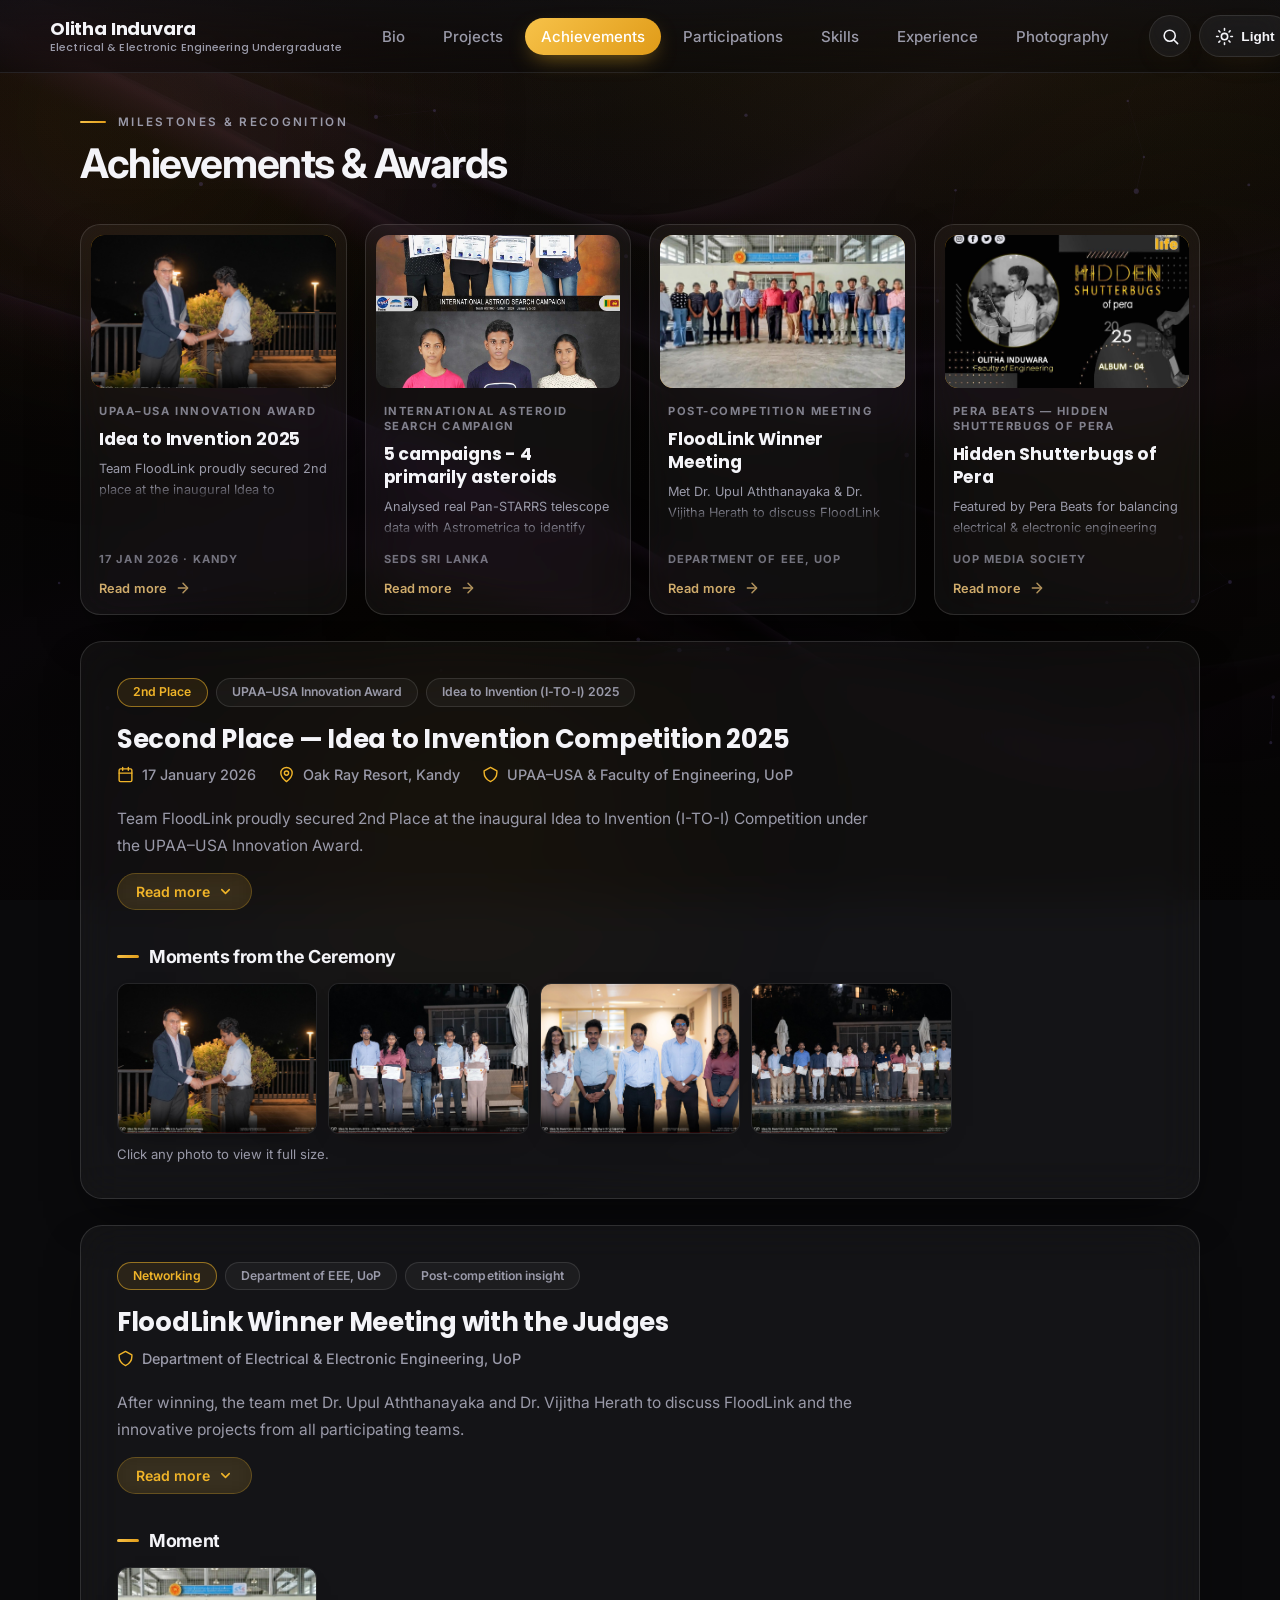
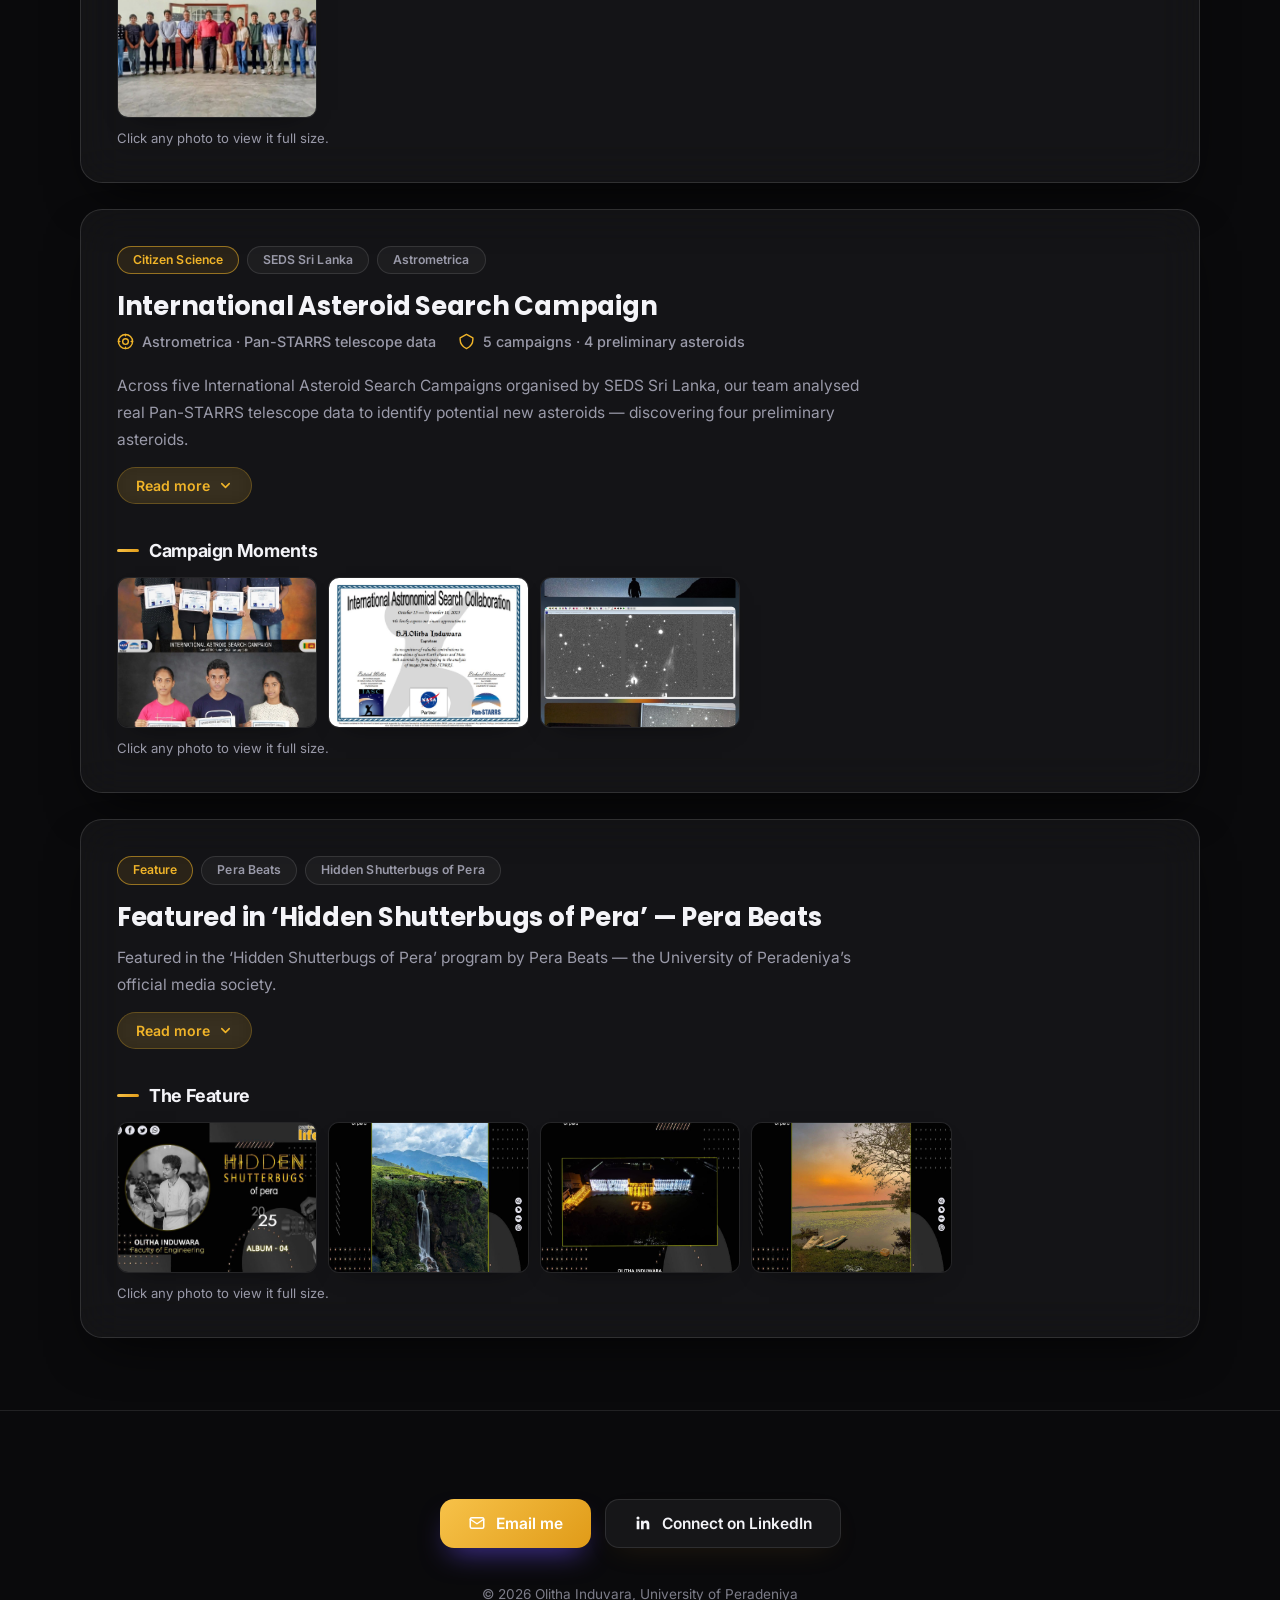
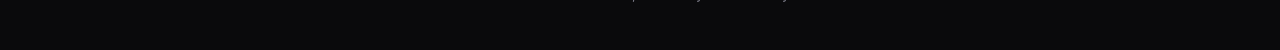
==== commit 7773cc64: "updated" ====
--- a/achievements.html
+++ b/achievements.html
@@ -59,70 +59,65 @@
       <div class="container">
         <p class="page-kicker reveal">Milestones &amp; Recognition</p>
         <h1 class="reveal">Achievements &amp; Awards</h1>
-        <p class="page-sub reveal">Awards, competitions and milestones earned through innovation, teamwork and dedication.</p>
       </div>
     </section>
     <section class="section" style="padding-top: 34px;">
       <div class="container">
         <div class="proj-summary-grid reveal">
           <a class="proj-card" href="#ach-floodlink">
-            <div class="pc-cover pc-grad-1">
+            <div class="pc-media pc-grad-1">
               <img class="pc-cover-img" src="assets/achievements/floodlink-award/floodlink-award-1.jpg" alt="Idea to Invention 2025" loading="lazy">
-              <span class="pc-badge">2nd Place</span>
             </div>
             <div class="pc-body">
               <p class="pc-kicker">UPAA&ndash;USA Innovation Award</p>
               <h3 class="pc-title">Idea to Invention 2025</h3>
               <p class="pc-desc">Team FloodLink proudly secured 2nd place at the inaugural Idea to Invention (I-TO-I) Competition.</p>
-              <div class="pc-foot">
-                <span class="pc-award">17 Jan 2026 &middot; Kandy</span>
-                <span class="pc-go">Details &#8595;</span>
-              </div>
+              <span class="pc-foot">17 Jan 2026 &middot; Kandy</span>
+              <span class="pc-more">Read more
+                <svg viewBox="0 0 24 24" fill="none" stroke="currentColor" stroke-width="2.2" stroke-linecap="round" stroke-linejoin="round" aria-hidden="true"><path d="M5 12h13"/><path d="m12 5 7 7-7 7"/></svg>
+              </span>
             </div>
           </a>
           <a class="proj-card" href="#ach-asteroid">
-            <div class="pc-cover pc-grad-2">
+            <div class="pc-media pc-grad-2">
               <img class="pc-cover-img" src="assets/achievements/asteroid/asteroid-1.jpg" alt="5 campaigns - 4 primarily asteroids" loading="lazy">
-              <span class="pc-badge">Citizen Science</span>
             </div>
             <div class="pc-body">
               <p class="pc-kicker">International Asteroid Search Campaign</p>
               <h3 class="pc-title">5 campaigns - 4 primarily asteroids</h3>
               <p class="pc-desc">Analysed real Pan-STARRS telescope data with Astrometrica to identify new asteroids.</p>
-              <div class="pc-foot">
-                <span class="pc-award">SEDS Sri Lanka</span>
-                <span class="pc-go">Details &#8595;</span>
-              </div>
+              <span class="pc-foot">SEDS Sri Lanka</span>
+              <span class="pc-more">Read more
+                <svg viewBox="0 0 24 24" fill="none" stroke="currentColor" stroke-width="2.2" stroke-linecap="round" stroke-linejoin="round" aria-hidden="true"><path d="M5 12h13"/><path d="m12 5 7 7-7 7"/></svg>
+              </span>
             </div>
           </a>
           <a class="proj-card" href="#ach-meeting">
-            <div class="pc-cover pc-grad-3">
+            <div class="pc-media pc-grad-3">
               <img class="pc-cover-img" src="assets/achievements/floodlink-meeting/meeting-1.jpg" alt="FloodLink Winner Meeting" loading="lazy">
-              <span class="pc-badge">Networking</span>
             </div>
             <div class="pc-body">
               <p class="pc-kicker">Post-competition meeting</p>
               <h3 class="pc-title">FloodLink Winner Meeting</h3>
               <p class="pc-desc">Met Dr. Upul Aththanayaka &amp; Dr. Vijitha Herath to discuss FloodLink and the teams' projects.</p>
-              <div class="pc-foot">
-                <span class="pc-award">Department of EEE, UoP</span>
-                <span class="pc-go">Details &#8595;</span>
-              </div>
+              <span class="pc-foot">Department of EEE, UoP</span>
+              <span class="pc-more">Read more
+                <svg viewBox="0 0 24 24" fill="none" stroke="currentColor" stroke-width="2.2" stroke-linecap="round" stroke-linejoin="round" aria-hidden="true"><path d="M5 12h13"/><path d="m12 5 7 7-7 7"/></svg>
+              </span>
             </div>
           </a>
           <a class="proj-card" href="#ach-perabeat">
-            <div class="pc-cover pc-grad-1">
+            <div class="pc-media pc-grad-1">
               <img class="pc-cover-img" src="assets/achievements/perabeat/perabeat-1.jpg" alt="Hidden Shutterbugs of Pera" loading="lazy">
-              <span class="pc-badge">Feature</span>
             </div>
             <div class="pc-body">
               <p class="pc-kicker">Pera Beats — Hidden Shutterbugs of Pera</p>
               <h3 class="pc-title">Hidden Shutterbugs of Pera</h3>
               <p class="pc-desc">Featured by Pera Beats for balancing electrical &amp; electronic engineering with a passion for aerial cinematography.</p>
-              <div class="pc-foot">
-                <span class="pc-award">UoP media society</span>
-                <span class="pc-go">Details &#8595;</span>
-              </div>
+              <span class="pc-foot">UoP media society</span>
+              <span class="pc-more">Read more
+                <svg viewBox="0 0 24 24" fill="none" stroke="currentColor" stroke-width="2.2" stroke-linecap="round" stroke-linejoin="round" aria-hidden="true"><path d="M5 12h13"/><path d="m12 5 7 7-7 7"/></svg>
+              </span>
             </div>
           </a>
         </div>
--- a/style.css
+++ b/style.css
@@ -9,6 +9,7 @@
   --card-solid: #ffffff;
   --line: #ebe7fb;
   --accent: #6a4df6;
+  --accent-rgb: 106,77,246;
   --accent-2: #8b5cf6;
   --accent-soft: #f1edfe;
   --btn-grad: linear-gradient(135deg, #7c5df8 0%, #5b3df0 100%);
@@ -1488,7 +1489,7 @@
 .cat-panel::before {
   content: "";
   position: absolute; inset: 0;
-  background: linear-gradient(135deg, rgba(124,93,248,0.12), rgba(43,63,229,0.04));
+  background: linear-gradient(135deg, rgba(var(--accent-rgb),0.12), rgba(43,63,229,0.04));
   pointer-events: none;
 }
 .cat-head { position: relative; margin-bottom: 18px; }
@@ -1572,7 +1573,7 @@
 }
 .hire-form textarea { min-height: 110px; resize: vertical; }
 .hire-form input:focus, .hire-form select:focus, .hire-form textarea:focus {
-  outline: none; border-color: var(--accent); box-shadow: 0 0 0 3px rgba(106,77,246,.16);
+  outline: none; border-color: var(--accent); box-shadow: 0 0 0 3px rgba(var(--accent-rgb),.16);
 }
 .hire-form .form-actions { margin-top: 20px; display: flex; gap: 12px; flex-wrap: wrap; align-items: center; }
 .form-note { color: var(--muted); font-size: .82rem; margin-top: 12px; }
@@ -2368,14 +2369,15 @@
   --card-solid: #131317;
   --line: rgba(255,255,255,0.10);
   --accent: #8f7df2;
+  --accent-rgb: 143,125,242;
   --accent-2: #ab99f7;
-  --accent-soft: rgba(143,125,242,0.13);
+  --accent-soft: rgba(var(--accent-rgb),0.13);
   --btn-grad: linear-gradient(135deg, #8574ef 0%, #6a55d9 100%);
   --shadow-soft: 0 26px 64px -22px rgba(0,0,0,0.80);
   --shadow-card: 0 16px 44px -20px rgba(0,0,0,0.66);
   --bg-base: #0a0a0c;
   --navbar: rgba(9,9,11,0.55);
-  --chip-bg: rgba(143,125,242,0.15);
+  --chip-bg: rgba(var(--accent-rgb),0.15);
   --chip-ink: #cabefb;
   --btn-ghost-bg: rgba(255,255,255,0.055);
 
@@ -2419,7 +2421,7 @@
 [data-theme="dark"] .page-hero h1::after,
 [data-theme="dark"] .section-subhead::before,
 [data-theme="dark"] .page-kicker::before {
-  box-shadow: 0 4px 16px -4px rgba(143,125,242,0.55);
+  box-shadow: 0 4px 16px -4px rgba(var(--accent-rgb),0.55);
 }
 
 /* ============================================================
@@ -2488,18 +2490,18 @@
 [data-theme="dark"] .club-news:hover,
 [data-theme="dark"] .proj-card:hover,
 [data-theme="dark"] .stat:hover {
-  border-color: rgba(143,125,242,0.42);
+  border-color: rgba(var(--accent-rgb),0.42);
   box-shadow:
     0 30px 72px -22px rgba(0,0,0,0.88),
-    0 0 0 1px rgba(143,125,242,0.12);
+    0 0 0 1px rgba(var(--accent-rgb),0.12);
 }
 
 /* ---- accent-tinted info strips ---- */
 [data-theme="dark"] .callout,
 [data-theme="dark"] .award-link,
 [data-theme="dark"] .role-note {
-  background: linear-gradient(155deg, rgba(143,125,242,0.15), rgba(143,125,242,0.045));
-  border-color: rgba(143,125,242,0.22);
+  background: linear-gradient(155deg, rgba(var(--accent-rgb),0.15), rgba(var(--accent-rgb),0.045));
+  border-color: rgba(var(--accent-rgb),0.22);
   -webkit-backdrop-filter: blur(14px) saturate(150%);
   backdrop-filter: blur(14px) saturate(150%);
 }
@@ -2515,8 +2517,8 @@
   backdrop-filter: blur(12px);
 }
 [data-theme="dark"] .read-more-btn {
-  background: rgba(143,125,242,0.13);
-  border-color: rgba(143,125,242,0.26);
+  background: rgba(var(--accent-rgb),0.13);
+  border-color: rgba(var(--accent-rgb),0.26);
 }
 [data-theme="dark"] .feature {
   background: rgba(255,255,255,0.045);
@@ -2524,7 +2526,7 @@
 }
 [data-theme="dark"] .tag { border-color: var(--line); }
 [data-theme="dark"] .gallery-item { background: #0c0c0f; border-color: var(--line); }
-[data-theme="dark"] .quote { background: linear-gradient(155deg, rgba(143,125,242,0.13), transparent 85%); }
+[data-theme="dark"] .quote { background: linear-gradient(155deg, rgba(var(--accent-rgb),0.13), transparent 85%); }
 
 /* ---- navbar: desktop liquid glass ---- */
 [data-theme="dark"] .topbar {
@@ -2534,7 +2536,7 @@
   backdrop-filter: blur(20px) saturate(160%);
 }
 [data-theme="dark"] .nav-link:hover { background: rgba(255,255,255,0.06); color: var(--ink); }
-[data-theme="dark"] .nav-link.active { box-shadow: 0 8px 22px -8px rgba(143,125,242,0.60); }
+[data-theme="dark"] .nav-link.active { box-shadow: 0 8px 22px -8px rgba(var(--accent-rgb),0.60); }
 
 /* ---- search overlay ---- */
 [data-theme="dark"] .search-overlay { background: rgba(4,4,6,0.62); }
@@ -2550,7 +2552,7 @@
   color: var(--ink);
 }
 [data-theme="dark"] #searchInput:focus { border-color: var(--accent); }
-[data-theme="dark"] .search-results a:hover { background: rgba(143,125,242,0.15); color: var(--ink); }
+[data-theme="dark"] .search-results a:hover { background: rgba(var(--accent-rgb),0.15); color: var(--ink); }
 [data-theme="dark"] kbd { background: rgba(255,255,255,0.05); border-color: var(--line); }
 
 /* ---- footer ---- */
@@ -2568,7 +2570,7 @@
   }
   [data-theme="dark"] .topbar { border-bottom-color: rgba(255,255,255,0.09); }
   [data-theme="dark"] .bottom-nav { border-top-color: rgba(255,255,255,0.09); }
-  [data-theme="dark"] .bn-item.active { background: rgba(143,125,242,0.16); }
+  [data-theme="dark"] .bn-item.active { background: rgba(var(--accent-rgb),0.16); }
 }
 
 /* ============================================================
@@ -2940,3 +2942,624 @@
     text-shadow: none;
   }
 }
+
+
+/* ============================================================
+   ✦  SUMMARY CARDS — framed media + proximity spotlight border ✦
+   The photo sits inset inside the card like a frame, the text
+   block below is kicker → title → description → footnote, and a
+   gradient border lights up wherever the pointer is on the grid.
+   ============================================================ */
+
+.proj-card{
+  --mx: 50%;
+  --my: 50%;
+  position: relative;
+  display: flex;
+  flex-direction: column;
+  padding: 10px;
+  border-radius: 20px;
+  overflow: visible;                 /* let the glow border sit on the edge */
+  background: rgba(255,255,255,0.035);
+  border: 1px solid rgba(255,255,255,0.09);
+  box-shadow: 0 18px 46px -22px rgba(0,0,0,0.75);
+  -webkit-backdrop-filter: blur(18px) saturate(140%);
+  backdrop-filter: blur(18px) saturate(140%);
+  transition: transform .3s cubic-bezier(.2,.8,.25,1),
+              background .3s ease, border-color .3s ease;
+}
+:root:not([data-theme="dark"]) .proj-card{
+  background: rgba(255,255,255,0.72);
+  border-color: rgba(23,22,48,0.09);
+  box-shadow: 0 18px 44px -24px rgba(78,60,170,0.28);
+}
+.proj-card:hover{ transform: translateY(-5px); }
+[data-theme="dark"] .proj-card:hover{ background: rgba(255,255,255,0.055); }
+
+/* the framed photo */
+.pc-media{
+  position: relative;
+  width: 100%;
+  aspect-ratio: 16 / 10;
+  border-radius: 13px;
+  overflow: hidden;
+  background: #0c0c0f;
+}
+.pc-media .pc-cover-img{
+  position: absolute;
+  inset: 0;
+  width: 100%;
+  height: 100%;
+  object-fit: cover;
+  transition: transform .6s cubic-bezier(.2,.8,.25,1);
+}
+.proj-card:hover .pc-media .pc-cover-img{ transform: scale(1.06); }
+
+/* text block */
+.pc-body{
+  display: flex;
+  flex-direction: column;
+  flex: 1;
+  padding: 16px 8px 8px;
+}
+.pc-kicker{
+  font-size: .70rem;
+  font-weight: 700;
+  letter-spacing: .14em;
+  text-transform: uppercase;
+  color: var(--accent);
+  margin-bottom: 9px;
+  line-height: 1.35;
+}
+.pc-title{
+  font-family: 'Poppins','Inter',sans-serif;
+  font-size: 1.08rem;
+  font-weight: 700;
+  line-height: 1.34;
+  letter-spacing: -.01em;
+  color: var(--ink);
+  margin: 0;
+}
+.pc-desc{
+  margin-top: 10px;
+  font-size: .86rem;
+  line-height: 1.65;
+  color: var(--muted);
+  flex: 1;
+}
+.pc-foot{
+  display: block;
+  margin-top: 16px;
+  padding-top: 13px;
+  border-top: 1px solid var(--line);
+  font-size: .76rem;
+  font-weight: 600;
+  letter-spacing: .02em;
+  color: var(--muted);
+}
+
+/* ---- proximity spotlight border ----
+   A gradient ring is painted only in the 1.5px border area (the two
+   masks cancel out everything inside), centred on the pointer. Cards
+   far from the cursor get a fully transparent gradient, so the glow
+   naturally falls off across the grid. */
+.proj-card::after{
+  content: "";
+  position: absolute;
+  inset: 0;
+  border-radius: inherit;
+  padding: 1.5px;
+  background: radial-gradient(260px circle at var(--mx) var(--my),
+              var(--accent) 0%, rgba(var(--accent-rgb),.45) 38%, transparent 72%);
+  -webkit-mask: linear-gradient(#000 0 0) content-box, linear-gradient(#000 0 0);
+          mask: linear-gradient(#000 0 0) content-box, linear-gradient(#000 0 0);
+  -webkit-mask-composite: xor;
+          mask-composite: exclude;
+  opacity: 0;
+  transition: opacity .35s ease;
+  pointer-events: none;
+  z-index: 3;
+}
+.proj-summary-grid:hover .proj-card::after{ opacity: 1; }
+
+/* a soft bloom just inside the lit edge */
+.proj-card::before{
+  content: "";
+  position: absolute;
+  inset: 0;
+  border-radius: inherit;
+  background: radial-gradient(220px circle at var(--mx) var(--my),
+              rgba(var(--accent-rgb),.13), transparent 70%);
+  opacity: 0;
+  transition: opacity .35s ease;
+  pointer-events: none;
+  z-index: 0;
+}
+.proj-summary-grid:hover .proj-card::before{ opacity: 1; }
+.pc-media, .pc-body{ position: relative; z-index: 1; }
+
+@media (hover: none){
+  .proj-card::after, .proj-card::before{ display: none; }
+}
+
+/* mobile: keep the cards readable without heavy translucency */
+@media (max-width: 900px){
+  .proj-card{ background: rgba(255,255,255,0.93); }
+  [data-theme="dark"] .proj-card{ background: rgba(19,19,23,0.93); }
+  .pc-body{ padding: 14px 6px 6px; }
+  .pc-title{ font-size: 1.02rem; }
+}
+
+/* ============================================================
+   ✦  BIO — "About Me" reveals line by line on first view  ✦
+   Words are grouped by their rendered line, so each visual line
+   fades up together, one after another.
+   ============================================================ */
+.summary .ln-w{
+  display: inline-block;
+  opacity: 0;
+  transform: translateY(15px);
+  filter: blur(7px);
+  will-change: opacity, transform, filter;
+}
+.summary.lines-in .ln-w{
+  animation: lnIn .75s cubic-bezier(.2,.8,.25,1) both;
+}
+@keyframes lnIn{
+  to{ opacity: 1; transform: none; filter: blur(0); }
+}
+@media (prefers-reduced-motion: reduce){
+  .summary .ln-w{ opacity: 1; transform: none; filter: none; }
+  .summary.lines-in .ln-w{ animation: none; }
+}
+
+/* ============================================================
+   CARD REFINEMENT — smaller description + "Read more" action
+   ============================================================ */
+.pc-desc{
+  margin-top: 9px;
+  font-size: .795rem;
+  line-height: 1.62;
+  color: var(--muted);
+}
+.pc-foot{
+  margin-top: 13px;
+  padding-top: 0;
+  border-top: 0;
+  font-size: .695rem;
+  font-weight: 700;
+  letter-spacing: .1em;
+  text-transform: uppercase;
+  opacity: .72;
+}
+.pc-more{
+  display: inline-flex;
+  align-items: center;
+  gap: 8px;
+  margin-top: 14px;
+  font-size: .8rem;
+  font-weight: 700;
+  letter-spacing: .01em;
+  color: var(--accent);
+}
+.pc-more svg{
+  width: 16px;
+  height: 16px;
+  flex: none;
+  transition: transform .35s cubic-bezier(.2,.8,.25,1);
+}
+.proj-card:hover .pc-more svg{ transform: translateX(6px); }
+
+@media (max-width: 900px){
+  .pc-desc{ font-size: .8rem; }
+}
+
+/* ============================================================
+   HERO — smaller role line, line-by-line description,
+   letter-by-letter name reveal
+   ============================================================ */
+.bh-title{
+  font-size: clamp(1.02rem, 1.85vw, 1.32rem);
+  font-weight: 600;
+  letter-spacing: .005em;
+  line-height: 1.4;
+  margin-top: 12px;
+}
+
+/* description reveals line by line, same treatment as About Me */
+.bh-desc .ln-w{
+  display: inline-block;
+  opacity: 0;
+  transform: translateY(14px);
+  filter: blur(6px);
+  will-change: opacity, transform, filter;
+}
+.bh-desc.lines-in .ln-w{
+  animation: lnIn .72s cubic-bezier(.2,.8,.25,1) both;
+}
+
+/* name: each letter rises out from behind a clipping mask */
+.bio-hero-text .name{ animation: none; }
+.bio-hero-text .name .nm-l{
+  display: inline-block;
+  overflow: hidden;
+  vertical-align: bottom;
+  padding-bottom: .06em;
+  margin-bottom: -.06em;
+}
+.bio-hero-text .name .nm-i{
+  display: inline-block;
+  transform: translateY(105%) rotate(4deg);
+  opacity: 0;
+  will-change: transform, opacity;
+}
+.bio-hero-text .name.letters-in .nm-i{
+  animation: nmRise .82s cubic-bezier(.16,.84,.28,1) both;
+}
+@keyframes nmRise{
+  to{ transform: translateY(0) rotate(0); opacity: 1; }
+}
+.bio-hero-text .name .nm-space{ display: inline-block; width: .28em; }
+
+@media (prefers-reduced-motion: reduce){
+  .bh-desc .ln-w,
+  .bio-hero-text .name .nm-i{ opacity: 1; transform: none; filter: none; }
+  .bh-desc.lines-in .ln-w,
+  .bio-hero-text .name.letters-in .nm-i{ animation: none; }
+}
+
+/* the name and description run their own reveal, so skip the generic
+   block-level fade that would otherwise double up on them */
+.bio-hero-text .name.reveal,
+.bio-hero-text .bh-desc.reveal{
+  opacity: 1;
+  transform: none;
+  transition: none;
+}
+
+/* ============================================================
+   ✦  AMBER / GOLD ACCENT  ✦
+   Site-wide warm accent. The bio hero is deliberately excluded
+   below — it keeps the original violet, so the two areas read as
+   separate moments rather than one flat palette.
+   ============================================================ */
+:root{
+  --accent: #c2860c;
+  --accent-2: #e0a428;
+  --accent-rgb: 214,154,26;
+  --accent-soft: rgba(214,154,26,0.12);
+  --btn-grad: linear-gradient(135deg, #efb03a 0%, #d18c0b 100%);
+  --chip-bg: rgba(214,154,26,0.14);
+  --chip-ink: #9a6a06;
+  --shadow-soft: 0 18px 40px -18px rgba(160,110,20,0.26);
+  --shadow-card: 0 10px 30px -12px rgba(160,110,20,0.18);
+}
+[data-theme="dark"]{
+  --accent: #f0b429;
+  --accent-2: #ffcf63;
+  --accent-rgb: 240,180,41;
+  --accent-soft: rgba(240,180,41,0.13);
+  --btn-grad: linear-gradient(135deg, #f7c249 0%, #e09b18 100%);
+  --chip-bg: rgba(240,180,41,0.15);
+  --chip-ink: #f7d78d;
+}
+
+/* gradient fills that were mixed violet by hand */
+.pc-grad-1{ background: linear-gradient(135deg, #d18c0b 0%, #f0b429 55%, #ffd479 100%); }
+.pc-grad-3{ background: linear-gradient(135deg, #b3620a 0%, #f0b429 60%, #ffdd93 100%); }
+
+/* the warm ambient wash behind the page, matching the accent */
+[data-theme="dark"] body::before{
+  background:
+    radial-gradient(1200px 700px at 82% -6%, rgba(240,180,41,0.085), transparent 62%),
+    radial-gradient(900px 520px at 6% 14%, rgba(200,120,20,0.055), transparent 60%),
+    radial-gradient(1500px 950px at 50% -22%, rgba(26,20,14,0.55), transparent 72%),
+    linear-gradient(rgba(7,6,5,0.88), rgba(6,5,5,0.95)),
+    url("assets/bg/dark-bg.jpg") center / cover no-repeat;
+}
+[data-theme="dark"] .blob-1{ background: #b8801a; }
+[data-theme="dark"] .blob-2{ background: #6b4a12; }
+[data-theme="dark"] .blob-3{ background: #8a5f10; }
+
+/* ---- the bio hero keeps the original violet ----
+   Re-declaring the tokens on .bio-hero means every descendant
+   (role line, buttons, dots, glow) inherits violet again. */
+.bio-hero{
+  --accent: #8f7df2;
+  --accent-2: #ab99f7;
+  --accent-rgb: 143,125,242;
+  --accent-soft: rgba(143,125,242,0.13);
+  --btn-grad: linear-gradient(135deg, #8574ef 0%, #6a55d9 100%);
+  --chip-bg: rgba(143,125,242,0.15);
+  --chip-ink: #cabefb;
+}
+:root:not([data-theme="dark"]) .bio-hero{
+  --accent: #6a4df6;
+  --accent-2: #8b5cf6;
+  --accent-rgb: 106,77,246;
+  --btn-grad: linear-gradient(135deg, #7c5df8 0%, #5b3df0 100%);
+}
+
+/* ============================================================
+   ✦  ACCENT RESTRAINT  ✦
+   Gold now behaves like a real accent: it marks the one active
+   thing on screen (nav pill, the card you're pointing at, a
+   link you can follow) and nothing else. Eyebrows, kickers and
+   metadata — the text that repeated nine times per page — drop
+   back to neutral, which is what makes the gold read as
+   deliberate instead of decorative.
+   ============================================================ */
+:root{ --accent-text: #9a6f16; }
+[data-theme="dark"]{ --accent-text: #cfab6b; }
+
+/* eyebrows / kickers / small caps labels → neutral */
+.pc-kicker,
+.page-kicker,
+.studio-eyebrow,
+.section-kicker,
+.studio-tag,
+.timeline-date{
+  color: var(--muted);
+}
+.pc-kicker{ opacity: .82; }
+.page-kicker{ opacity: .9; }
+
+/* inline links keep a warm tint, but a calm, desaturated one */
+.timeline-card a,
+.timeline-org a,
+.pc-more{
+  color: var(--accent-text);
+}
+.pc-more{ font-weight: 600; }
+.pc-more svg{ opacity: .85; }
+.proj-card:hover .pc-more{ color: var(--accent); }
+
+/* chips read as quiet metadata rather than nine gold badges */
+[data-theme="dark"] .chip{
+  background: rgba(255,255,255,0.055);
+  color: var(--muted);
+  border-color: rgba(255,255,255,0.09);
+}
+:root:not([data-theme="dark"]) .chip{
+  background: rgba(23,22,48,0.045);
+  color: var(--muted);
+}
+
+/* ============================================================
+   ✦  ACCENT RESTRAINT — article detail pages  ✦
+   Same rule as the cards: one gold element per block. The lead
+   badge stays gold because it genuinely ranks the item; the
+   supporting badges and the info strips go neutral, and the
+   strip earns its colour back only on hover.
+   ============================================================ */
+
+/* supporting badges → quiet metadata, lead badge keeps the gold */
+[data-theme="dark"] .badge-soft{
+  background: rgba(255,255,255,0.055);
+  border: 1px solid rgba(255,255,255,0.09);
+  color: var(--muted);
+}
+:root:not([data-theme="dark"]) .badge-soft{
+  background: rgba(23,22,48,0.045);
+  border: 1px solid var(--line);
+  color: var(--muted);
+}
+.badge-accent{
+  box-shadow: 0 6px 14px -7px rgba(var(--accent-rgb), 0.5);
+}
+
+/* info strips: neutral glass with a single gold edge marking them */
+[data-theme="dark"] .callout,
+[data-theme="dark"] .award-link,
+[data-theme="dark"] .role-note{
+  background: rgba(255,255,255,0.038);
+  border-color: rgba(255,255,255,0.085);
+  border-left: 2px solid rgba(var(--accent-rgb), 0.55);
+}
+:root:not([data-theme="dark"]) .callout,
+:root:not([data-theme="dark"]) .award-link,
+:root:not([data-theme="dark"]) .role-note{
+  background: rgba(23,22,48,0.035);
+  border-left: 2px solid rgba(var(--accent-rgb), 0.45);
+}
+.award-link:hover{
+  border-color: rgba(var(--accent-rgb), 0.32);
+  border-left-color: var(--accent);
+}
+.award-go{
+  color: var(--accent-text);
+  font-weight: 600;
+}
+.award-link:hover .award-go{ color: var(--accent); }
+
+/* ============================================================
+   ✦  PAGE HEADERS — tighter, plain-type titles  ✦
+   The gradient-filled Poppins title plus two gold rules plus a
+   sub-paragraph made the header taller than the content it
+   introduced. Now: one small kicker, one solid title.
+   ============================================================ */
+.page-hero{ padding: 34px 0 4px; }
+
+.page-hero h1,
+[data-theme="dark"] .page-hero h1{
+  font-family: 'Inter', 'Segoe UI', system-ui, sans-serif;
+  font-size: clamp(2rem, 3.4vw, 2.55rem);
+  font-weight: 700;
+  letter-spacing: -0.035em;
+  line-height: 1.1;
+  background: none;
+  -webkit-background-clip: border-box;
+  background-clip: border-box;
+  -webkit-text-fill-color: currentColor;
+  color: var(--ink);
+  animation: none;
+}
+/* the second gold rule is gone — the kicker already carries one */
+.page-hero h1::after{ display: none; }
+
+.page-kicker{ margin-bottom: 12px; font-size: .73rem; letter-spacing: .2em; }
+.page-kicker::before{ width: 26px; height: 2px; }
+
+.page-sub{ display: none; }
+
+/* the section heads below inherit the same plain treatment */
+.section-subhead{
+  font-family: 'Inter', 'Segoe UI', system-ui, sans-serif;
+  letter-spacing: -0.02em;
+}
+
+/* ============================================================
+   ✦  BADGES — outlined pills  ✦
+   ============================================================ */
+.badges{ gap: 8px; margin-bottom: 16px; }
+.badge-accent,
+.badge-soft{
+  display: inline-flex;
+  align-items: center;
+  gap: 7px;
+  font-size: .765rem;
+  font-weight: 600;
+  letter-spacing: .005em;
+  padding: 7px 15px;
+  border-radius: 999px;
+  line-height: 1;
+}
+.badge-accent{
+  background: rgba(var(--accent-rgb), 0.10);
+  border: 1px solid rgba(var(--accent-rgb), 0.55);
+  color: var(--accent);
+  box-shadow: none;
+}
+
+[data-theme="dark"] .badge-soft{
+  background: rgba(255,255,255,0.04);
+  border: 1px solid rgba(255,255,255,0.11);
+  color: var(--muted);
+}
+:root:not([data-theme="dark"]) .badge-soft{
+  background: rgba(23,22,48,0.03);
+  border: 1px solid var(--line);
+  color: var(--muted);
+}
+
+/* ============================================================
+   ✦  GALLERIES — smaller, evener, more to look at  ✦
+   The 2x2 hero tile made the first photo dominate and pushed the
+   grid very tall. Every tile is now the same size, so the eye
+   scans the set instead of one image; the caption stays hidden
+   until hover, which keeps the wall clean.
+   ============================================================ */
+.gallery,
+.gallery.plain,
+.gallery.pages{
+  grid-template-columns: repeat(auto-fill, minmax(168px, 1fr));
+  gap: 11px;
+}
+.gallery-item:first-child{
+  grid-column: auto;
+  grid-row: auto;
+}
+.gallery-item img,
+.gallery-item:first-child img,
+.gallery.plain .gallery-item:first-child img,
+.gallery.pages .gallery-item:first-child img{
+  aspect-ratio: 4 / 3;
+}
+.gallery.pages .gallery-item img{ aspect-ratio: 3 / 4; }
+
+.gallery-item{
+  border-radius: 11px;
+  border-color: rgba(255,255,255,0.07);
+  box-shadow: 0 10px 26px -18px rgba(0,0,0,0.8);
+  transition: transform .35s cubic-bezier(.2,.8,.25,1), box-shadow .35s ease;
+}
+.gallery-item:hover{
+  transform: translateY(-3px);
+  box-shadow: 0 18px 34px -18px rgba(0,0,0,0.85);
+  z-index: 2;
+}
+.gallery-item:hover img{ transform: scale(1.08); }
+
+/* caption reveals on hover instead of sitting on every tile */
+.g-cap{
+  padding: 26px 11px 9px;
+  font-size: .7rem;
+  opacity: 0;
+  transform: translateY(6px);
+  transition: opacity .3s ease, transform .3s ease;
+}
+.gallery-item:hover .g-cap{ opacity: 1; transform: none; }
+
+/* a soft zoom cue in the corner */
+.gallery-item::after{
+  content: "";
+  position: absolute;
+  top: 8px; right: 8px;
+  width: 24px; height: 24px;
+  border-radius: 8px;
+  background: rgba(10,10,12,0.6) center / 12px 12px no-repeat
+    url("data:image/svg+xml,%3Csvg xmlns='http://www.w3.org/2000/svg' viewBox='0 0 24 24' fill='none' stroke='%23fff' stroke-width='2.4' stroke-linecap='round'%3E%3Ccircle cx='11' cy='11' r='7'/%3E%3Cpath d='M20 20l-3.2-3.2M11 8.4v5.2M8.4 11h5.2'/%3E%3C/svg%3E");
+  -webkit-backdrop-filter: blur(6px);
+  backdrop-filter: blur(6px);
+  opacity: 0;
+  transition: opacity .28s ease;
+  pointer-events: none;
+}
+.gallery-item:hover::after{ opacity: 1; }
+.gallery-item.video-item::after{ display: none; }
+
+@media (max-width: 760px){
+  .gallery, .gallery.plain, .gallery.pages{
+    grid-template-columns: repeat(auto-fill, minmax(132px, 1fr));
+    gap: 9px;
+  }
+}
+
+/* ============================================================
+   ✦  Card description: two lines, then "Read more" takes over
+   ============================================================ */
+.pc-desc{
+  display: -webkit-box;
+  -webkit-line-clamp: 2;
+  line-clamp: 2;
+  -webkit-box-orient: vertical;
+  overflow: hidden;
+  margin-top: 8px;
+}
+
+/* ============================================================
+   ✦  WhatsApp CTA in WhatsApp's own green
+   ============================================================ */
+.wa-cta, .wa-btn, .gi-submit{
+  background: linear-gradient(135deg, #34d17a 0%, #1faa55 100%);
+  box-shadow: 0 14px 30px -12px rgba(37, 211, 102, .55);
+}
+.wa-cta:hover, .wa-btn:hover, .gi-submit:hover{
+  box-shadow: 0 18px 34px -12px rgba(37, 211, 102, .62);
+}
+.gchip:hover{ color: #25d366; }
+
+/* Flex items get blockified, which turns `display:-webkit-box` into
+   `flow-root` and silently kills -webkit-line-clamp. Clamp by height
+   instead, with a fade so the cut line doesn't look chopped off. */
+.pc-desc{
+  display: block;
+  flex: 0 0 auto;
+  max-height: 3.24em;              /* 2 lines at line-height 1.62 */
+  overflow: hidden;
+  -webkit-mask-image: linear-gradient(180deg, #000 62%, transparent 100%);
+          mask-image: linear-gradient(180deg, #000 62%, transparent 100%);
+}
+.pc-foot{ margin-top: auto; padding-top: 14px; }
+
+/* ============================================================
+   ✦  Contact stage: neutral, not purple — and a darker photo
+   The stage was washed with rgba(38,26,86,.55), a leftover
+   violet that tinted the whole glass card sitting on top of it.
+   ============================================================ */
+.glass-stage{
+  background: linear-gradient(135deg, rgba(14,14,17,0.80), rgba(6,6,9,0.90)),
+              url("assets/photography/work-3.jpg") center / cover no-repeat;
+  border-color: rgba(255,255,255,0.10);
+  box-shadow: 0 30px 70px -24px rgba(0,0,0,0.72);
+}
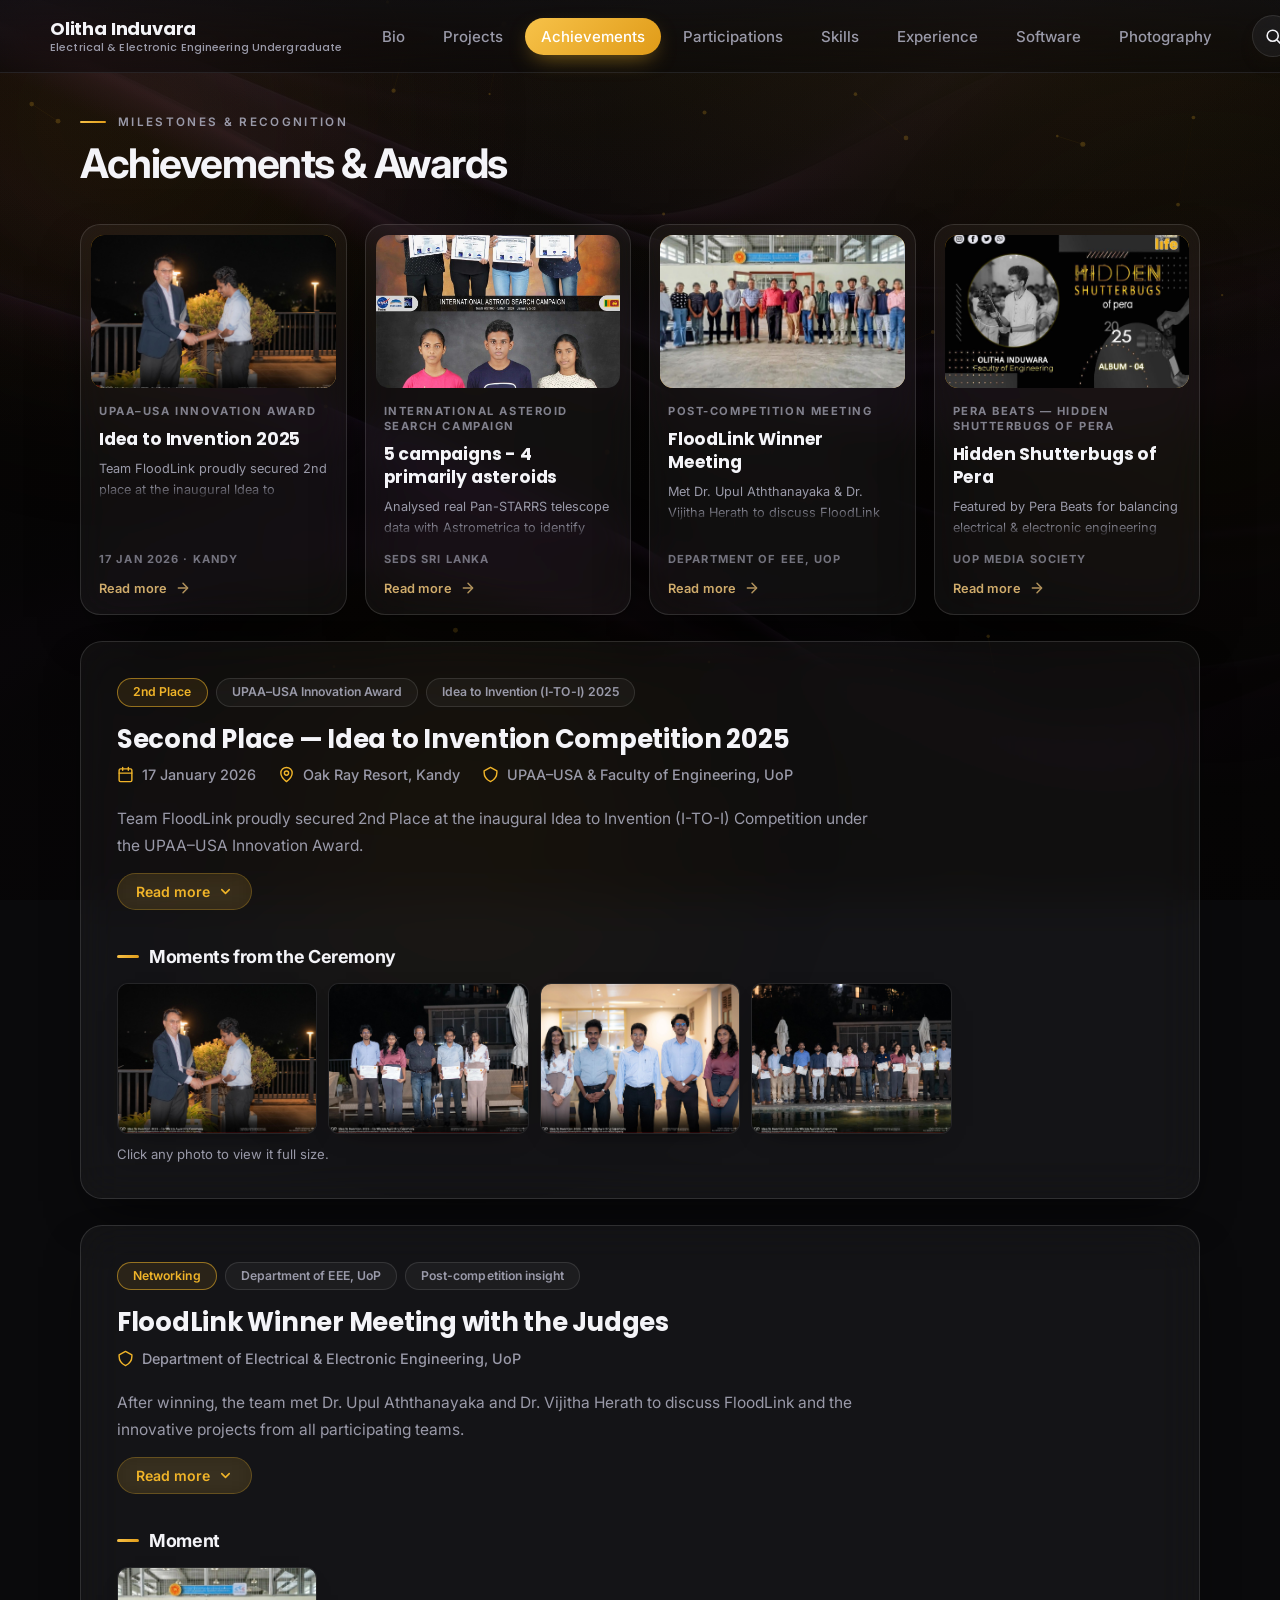
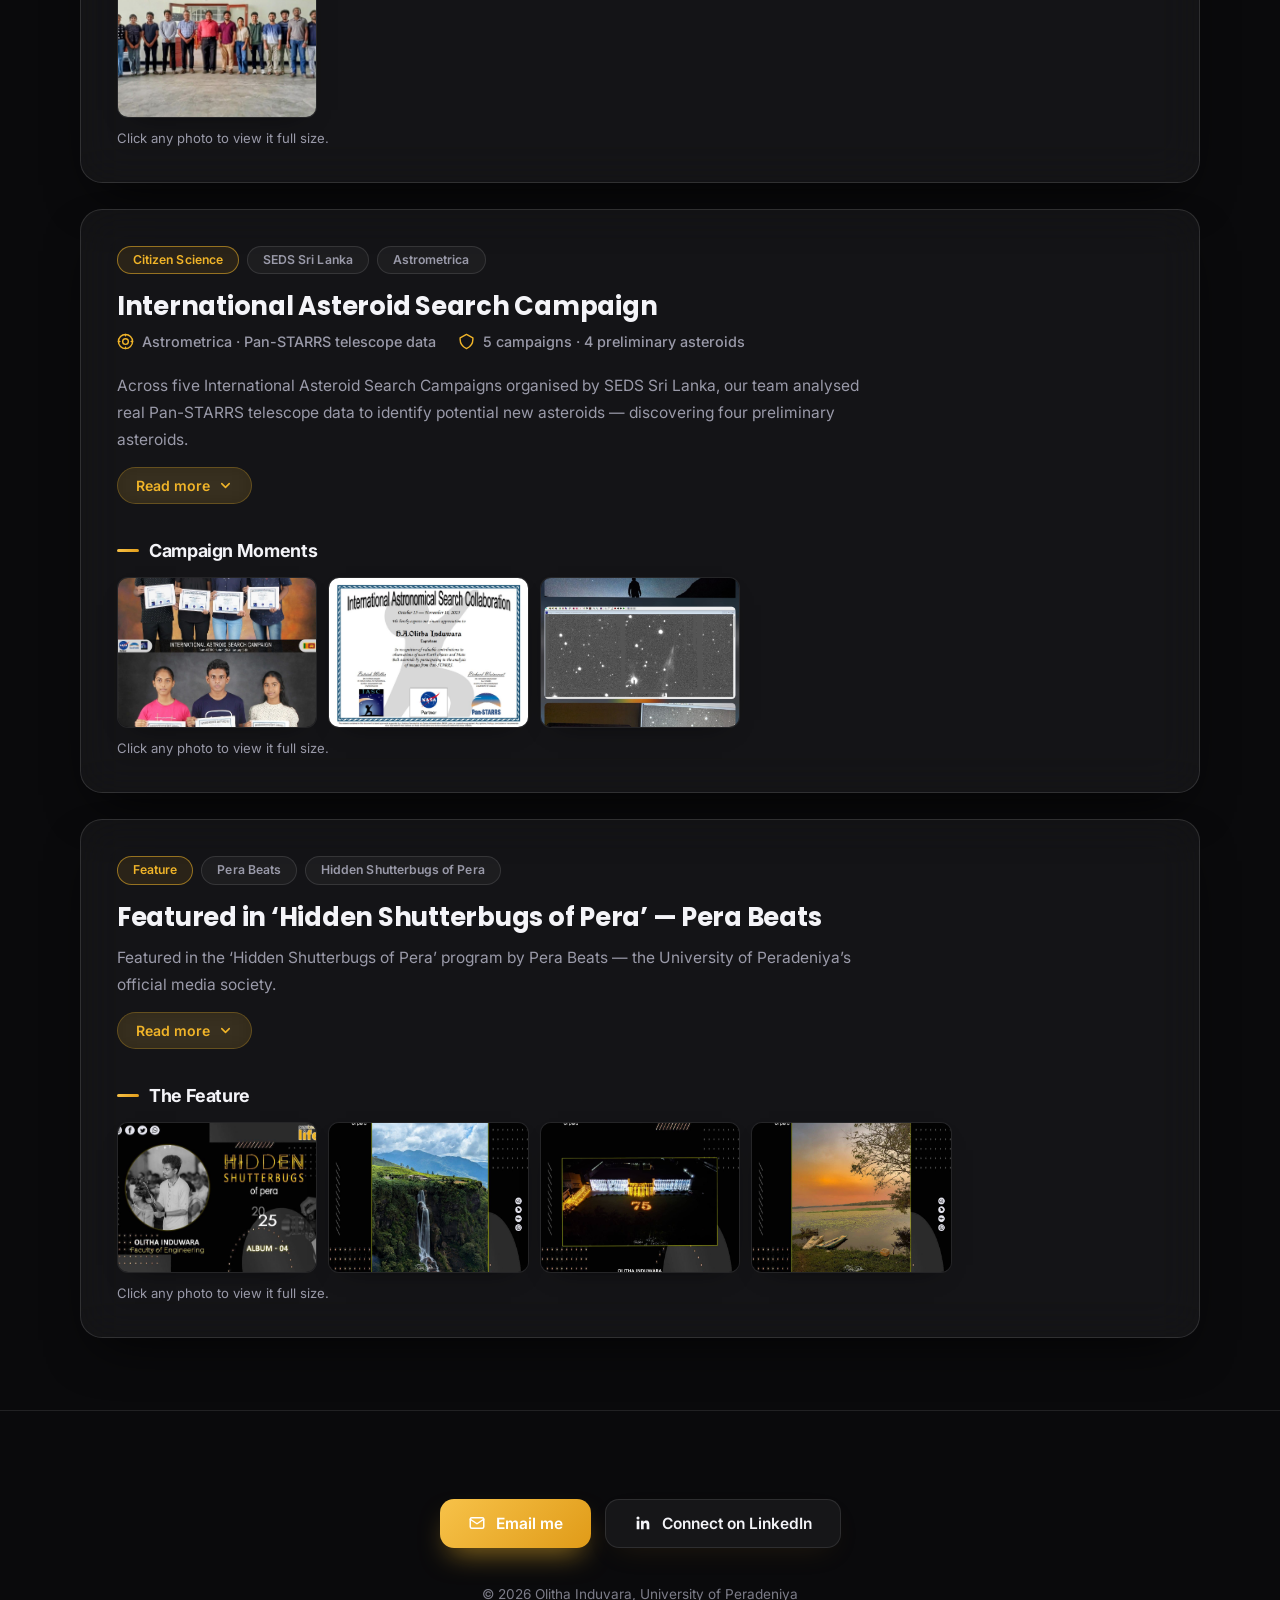
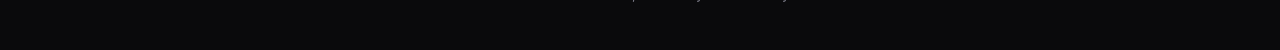
==== commit 6ca66f97: "update 28" ====
--- a/achievements.html
+++ b/achievements.html
@@ -35,6 +35,7 @@
         <a href="events.html" class="nav-link">Participations</a>
         <a href="skills.html" class="nav-link">Skills</a>
         <a href="experience.html" class="nav-link">Experience</a>
+        <a href="software.html" class="nav-link">Software</a>
         <a href="photography.html" class="nav-link">Photography</a>
       </nav>
 
--- a/style.css
+++ b/style.css
@@ -13,8 +13,8 @@
   --accent-2: #8b5cf6;
   --accent-soft: #f1edfe;
   --btn-grad: linear-gradient(135deg, #7c5df8 0%, #5b3df0 100%);
-  --shadow-soft: 0 18px 40px -18px rgba(88, 70, 190, 0.28);
-  --shadow-card: 0 10px 30px -12px rgba(88, 70, 190, 0.18);
+  --shadow-soft: 0 18px 40px -18px rgba(var(--accent-rgb), 0.28);
+  --shadow-card: 0 10px 30px -12px rgba(var(--accent-rgb), 0.18);
   --radius-lg: 22px;
   --radius-md: 16px;
   --bg-base: #fbfbfe;
@@ -161,7 +161,7 @@
 .nav-link.active {
   color: #fff;
   background: var(--btn-grad);
-  box-shadow: 0 6px 16px -6px rgba(106, 77, 246, 0.55);
+  box-shadow: 0 6px 16px -6px rgba(var(--accent-rgb), 0.55);
 }
 .nav-actions { display: flex; align-items: center; gap: 8px; }
 
@@ -203,7 +203,7 @@
   margin: 0 auto 26px;
   border-radius: 50%;
   padding: 6px;
-  background: conic-gradient(from 180deg, #7c5df8, #b36ce0, #63b3ff, #7c5df8);
+  background: conic-gradient(from 180deg, #f0b429, #e0a428, #b3760a, #f0b429);
   box-shadow: var(--shadow-soft);
 }
 .avatar {
@@ -241,7 +241,7 @@
   font-weight: 800;
   letter-spacing: -0.02em;
   line-height: 1.15;
-  background: linear-gradient(115deg, var(--ink) 15%, #6a4df6 55%, #b356d6 90%);
+  background: linear-gradient(115deg, var(--ink) 15%, #c2860c 62%, #e0a428 95%);
   background-size: 200% 100%;
   -webkit-background-clip: text;
   background-clip: text;
@@ -337,9 +337,9 @@
 .btn-primary {
   background: var(--btn-grad);
   color: #fff;
-  box-shadow: 0 14px 28px -10px rgba(106, 77, 246, 0.6);
-}
-.btn-primary:hover { transform: translateY(-3px); box-shadow: 0 18px 34px -10px rgba(106, 77, 246, 0.7); }
+  box-shadow: 0 14px 28px -10px rgba(var(--accent-rgb), 0.6);
+}
+.btn-primary:hover { transform: translateY(-3px); box-shadow: 0 18px 34px -10px rgba(var(--accent-rgb), 0.7); }
 .btn-primary svg { width: 18px; height: 18px; }
 .btn-outline {
   background: var(--card);
@@ -613,7 +613,7 @@
   font-weight: 800;
   letter-spacing: -0.02em;
   line-height: 1.18;
-  background: linear-gradient(115deg, #6a4df6 0%, #8b5cf6 48%, #d452c6 95%);
+  background: linear-gradient(115deg, #b3760a 0%, #d99b15 48%, #f0b429 95%);
   background-size: 200% 100%;
   -webkit-background-clip: text;
   background-clip: text;
@@ -636,7 +636,7 @@
   border-radius: 4px;
   margin-top: 16px;
   background: var(--btn-grad);
-  box-shadow: 0 4px 14px -4px rgba(106, 77, 246, 0.6);
+  box-shadow: 0 4px 14px -4px rgba(var(--accent-rgb), 0.6);
 }
 
 .page-sub { color: var(--muted); margin-top: 18px; max-width: 640px; line-height: 1.75; }
@@ -679,7 +679,7 @@
   font-weight: 600;
   padding: 6px 14px;
   border-radius: 999px;
-  box-shadow: 0 6px 14px -6px rgba(106, 77, 246, 0.55);
+  box-shadow: 0 6px 14px -6px rgba(var(--accent-rgb), 0.55);
 }
 .project-feature h2 {
   font-size: 1.6rem;
@@ -757,7 +757,7 @@
   background: var(--btn-grad);
   border-color: transparent;
   color: #fff;
-  box-shadow: 0 8px 18px -8px rgba(106, 77, 246, 0.65);
+  box-shadow: 0 8px 18px -8px rgba(var(--accent-rgb), 0.65);
 }
 a.team-member { transition: all 0.2s ease; }
 a.team-member:hover {
@@ -780,7 +780,7 @@
   border: 1px solid var(--line);
   box-shadow: var(--shadow-card);
   cursor: zoom-in;
-  background: #101024;
+  background: #121214;
   margin: 0;
 }
 .gallery-item img {
@@ -826,7 +826,7 @@
 .video-play-icon svg { width: 22px; height: 22px; margin-left: 3px; }
 .gallery-item.video-item:hover .video-play-icon {
   transform: translate(-50%, -50%) scale(1.1);
-  background: rgba(106, 77, 246, 0.75);
+  background: rgba(var(--accent-rgb), 0.75);
 }
 .gallery-item:first-child img { aspect-ratio: auto; }
 .g-cap {
@@ -838,7 +838,7 @@
   font-size: 0.76rem;
   line-height: 1.4;
   color: #f2f0ff;
-  background: linear-gradient(transparent, rgba(8, 6, 28, 0.78));
+  background: linear-gradient(transparent, rgba(8, 8, 10, 0.78));
   pointer-events: none;
 }
 .gallery-hint { color: var(--muted); font-size: 0.82rem; margin-top: 12px; }
@@ -1489,7 +1489,7 @@
 .cat-panel::before {
   content: "";
   position: absolute; inset: 0;
-  background: linear-gradient(135deg, rgba(var(--accent-rgb),0.12), rgba(43,63,229,0.04));
+  background: linear-gradient(135deg, rgba(var(--accent-rgb),0.12), rgba(var(--accent-rgb),0.04));
   pointer-events: none;
 }
 .cat-head { position: relative; margin-bottom: 18px; }
@@ -1518,7 +1518,7 @@
   background: var(--btn-grad);
   color: #fff; font-weight: 600; padding: 12px 24px; border-radius: 999px;
   text-decoration: none; border: none; cursor: pointer; font-family: inherit; font-size: .96rem;
-  box-shadow: 0 14px 30px -12px rgba(106, 77, 246, .6);
+  box-shadow: 0 14px 30px -12px rgba(var(--accent-rgb), .6);
   transition: transform .25s ease, box-shadow .25s ease;
 }
 .wa-cta:hover, .wa-btn:hover { transform: translateY(-3px); color: #fff; }
@@ -1712,7 +1712,7 @@
   line-height: 1;
   margin: 0 0 4px;
   font-family: "Arial Black", "Arial Bold", Arial, sans-serif;
-  background: linear-gradient(to bottom, rgba(106, 77, 246, 0.34) 30%, rgba(106, 77, 246, 0) 78%);
+  background: linear-gradient(to bottom, rgba(var(--accent-rgb), 0.34) 30%, rgba(var(--accent-rgb), 0) 78%);
   -webkit-background-clip: text;
   background-clip: text;
   color: transparent;
@@ -1798,7 +1798,7 @@
 .wc-dots { display: flex; justify-content: center; gap: 10px; margin-top: 22px; }
 .wc-dot {
   width: 12px; height: 12px; border-radius: 50%; cursor: pointer; padding: 0; border: none;
-  background: rgba(106, 77, 246, 0.22);
+  background: rgba(var(--accent-rgb), 0.22);
   transition: all 0.3s ease;
 }
 .wc-dot:hover { background: var(--accent-2); }
@@ -1807,7 +1807,7 @@
 
 .wc-arrow {
   position: absolute; top: 50%; transform: translateY(-50%);
-  background: rgba(106, 77, 246, 0.62); color: #fff;
+  background: rgba(var(--accent-rgb), 0.62); color: #fff;
   width: 44px; height: 44px; border-radius: 50%; border: none; cursor: pointer;
   display: flex; align-items: center; justify-content: center;
   z-index: 20; font-size: 1.7rem; line-height: 1;
@@ -1898,7 +1898,7 @@
   background: linear-gradient(135deg, rgba(38, 26, 86, 0.55), rgba(10, 8, 28, 0.74)),
               url("assets/photography/work-3.jpg") center / cover no-repeat;
   border: 1px solid rgba(255, 255, 255, 0.14);
-  box-shadow: 0 30px 70px -22px rgba(18, 12, 48, 0.6);
+  box-shadow: 0 30px 70px -22px rgba(var(--accent-rgb), 0.6);
 }
 .glass-stage > * { position: relative; z-index: 1; }
 
@@ -1968,7 +1968,7 @@
   background: var(--btn-grad); color: #fff;
   font-size: 15px; font-weight: 600; font-family: inherit;
   display: inline-flex; align-items: center; justify-content: center; gap: 9px;
-  box-shadow: 0 10px 26px -10px rgba(106, 77, 246, 0.7);
+  box-shadow: 0 10px 26px -10px rgba(var(--accent-rgb), 0.7);
   transition: transform 0.25s ease, box-shadow 0.25s ease;
 }
 .gi-submit svg { width: 19px; height: 19px; }
@@ -2229,28 +2229,28 @@
     -webkit-backdrop-filter: blur(20px) saturate(180%);
   }
   .topbar {
-    background: linear-gradient(180deg, rgba(255, 255, 255, 0.85) 0%, rgba(244, 242, 255, 0.70) 100%);
+    background: linear-gradient(180deg, rgba(255, 255, 255, 0.85) 0%, rgba(252, 248, 238, 0.70) 100%);
     border-bottom: 1px solid rgba(255, 255, 255, 0.65);
-    box-shadow: inset 0 1px 1px rgba(255, 255, 255, 0.9), 0 8px 22px -12px rgba(80, 60, 180, 0.30);
+    box-shadow: inset 0 1px 1px rgba(255, 255, 255, 0.9), 0 8px 22px -12px rgba(var(--accent-rgb), 0.30);
   }
   .bottom-nav {
-    background: linear-gradient(0deg, rgba(255, 255, 255, 0.85) 0%, rgba(244, 242, 255, 0.70) 100%);
+    background: linear-gradient(0deg, rgba(255, 255, 255, 0.85) 0%, rgba(252, 248, 238, 0.70) 100%);
     border-top: 1px solid rgba(255, 255, 255, 0.65);
-    box-shadow: inset 0 1px 1px rgba(255, 255, 255, 0.9), 0 -8px 22px -14px rgba(80, 60, 180, 0.22);
+    box-shadow: inset 0 1px 1px rgba(255, 255, 255, 0.9), 0 -8px 22px -14px rgba(var(--accent-rgb), 0.22);
   }
   .nav-links {
-    background: linear-gradient(180deg, rgba(255, 255, 255, 0.92) 0%, rgba(244, 242, 255, 0.82) 100%);
+    background: linear-gradient(180deg, rgba(255, 255, 255, 0.92) 0%, rgba(252, 248, 238, 0.82) 100%);
     border-bottom: 1px solid rgba(255, 255, 255, 0.65);
-    box-shadow: inset 0 1px 1px rgba(255, 255, 255, 0.9), 0 14px 30px -16px rgba(80, 60, 180, 0.30);
+    box-shadow: inset 0 1px 1px rgba(255, 255, 255, 0.9), 0 14px 30px -16px rgba(var(--accent-rgb), 0.30);
   }
 
   [data-theme="dark"] .topbar {
-    background: linear-gradient(180deg, rgba(48, 44, 90, 0.72) 0%, rgba(20, 18, 44, 0.60) 100%);
+    background: linear-gradient(180deg, rgba(26, 22, 16, 0.72) 0%, rgba(14, 12, 9, 0.60) 100%);
     border-bottom: 1px solid rgba(255, 255, 255, 0.14);
     box-shadow: inset 0 1px 1px rgba(255, 255, 255, 0.16), 0 8px 22px -12px rgba(0, 0, 0, 0.55);
   }
   [data-theme="dark"] .bottom-nav {
-    background: linear-gradient(0deg, rgba(48, 44, 90, 0.72) 0%, rgba(20, 18, 44, 0.60) 100%);
+    background: linear-gradient(0deg, rgba(26, 22, 16, 0.72) 0%, rgba(14, 12, 9, 0.60) 100%);
     border-top: 1px solid rgba(255, 255, 255, 0.14);
     box-shadow: inset 0 1px 1px rgba(255, 255, 255, 0.16), 0 -8px 22px -14px rgba(0, 0, 0, 0.50);
   }
@@ -2358,7 +2358,7 @@
   --glass-bg: rgba(255,255,255,0.60);
   --glass-border: rgba(255,255,255,0.64);
   --glass-blur: blur(16px) saturate(160%);
-  --glass-shadow: 0 18px 44px -20px rgba(78,60,170,0.28);
+  --glass-shadow: 0 18px 44px -20px rgba(var(--accent-rgb),0.28);
   --glass-sheen: none;
 }
 
@@ -2391,9 +2391,9 @@
 /* ---- near-black canvas ---- */
 [data-theme="dark"] body {
   background:
-    radial-gradient(1200px 820px at 12% -12%, rgba(120,96,240,0.10), transparent 60%),
-    radial-gradient(1050px 720px at 102% -4%, rgba(84,66,182,0.09), transparent 55%),
-    radial-gradient(900px 900px at 50% 122%, rgba(60,48,130,0.08), transparent 60%),
+    radial-gradient(1200px 820px at 12% -12%, rgba(var(--accent-rgb),0.10), transparent 60%),
+    radial-gradient(1050px 720px at 102% -4%, rgba(var(--accent-rgb),0.09), transparent 55%),
+    radial-gradient(900px 900px at 50% 122%, rgba(var(--accent-rgb),0.08), transparent 60%),
     var(--bg-base);
 }
 [data-theme="dark"] body::before {
@@ -2971,7 +2971,7 @@
 :root:not([data-theme="dark"]) .proj-card{
   background: rgba(255,255,255,0.72);
   border-color: rgba(23,22,48,0.09);
-  box-shadow: 0 18px 44px -24px rgba(78,60,170,0.28);
+  box-shadow: 0 18px 44px -24px rgba(var(--accent-rgb),0.28);
 }
 .proj-card:hover{ transform: translateY(-5px); }
 [data-theme="dark"] .proj-card:hover{ background: rgba(255,255,255,0.055); }
@@ -3261,24 +3261,6 @@
 [data-theme="dark"] .blob-2{ background: #6b4a12; }
 [data-theme="dark"] .blob-3{ background: #8a5f10; }
 
-/* ---- the bio hero keeps the original violet ----
-   Re-declaring the tokens on .bio-hero means every descendant
-   (role line, buttons, dots, glow) inherits violet again. */
-.bio-hero{
-  --accent: #8f7df2;
-  --accent-2: #ab99f7;
-  --accent-rgb: 143,125,242;
-  --accent-soft: rgba(143,125,242,0.13);
-  --btn-grad: linear-gradient(135deg, #8574ef 0%, #6a55d9 100%);
-  --chip-bg: rgba(143,125,242,0.15);
-  --chip-ink: #cabefb;
-}
-:root:not([data-theme="dark"]) .bio-hero{
-  --accent: #6a4df6;
-  --accent-2: #8b5cf6;
-  --accent-rgb: 106,77,246;
-  --btn-grad: linear-gradient(135deg, #7c5df8 0%, #5b3df0 100%);
-}
 
 /* ============================================================
    ✦  ACCENT RESTRAINT  ✦
@@ -3563,3 +3545,660 @@
   border-color: rgba(255,255,255,0.10);
   box-shadow: 0 30px 70px -24px rgba(0,0,0,0.72);
 }
+
+/* ============================================================
+   ✦  LIGHT-MODE BIO HERO — dedicated artwork  ✦
+   The dark theme uses the studio portraits on a black backdrop.
+   Light mode gets its own cream/amber pair, which are composed
+   full-bleed (subject right, graphics left) — so the slide spans
+   the full width here and needs no left feather or readability
+   wash, unlike the right-anchored dark photos.
+   ============================================================ */
+:root:not([data-theme="dark"]) .bio-hero-slide{
+  width: 100%;
+  background-position: right center;
+  -webkit-mask-image: none;
+          mask-image: none;
+  filter: none;
+}
+:root:not([data-theme="dark"]) .bio-hero-slide:nth-child(1){
+  background-image: url("assets/bio-hero-light-1.webp") !important;
+}
+:root:not([data-theme="dark"]) .bio-hero-slide:nth-child(2){
+  background-image: url("assets/bio-hero-light-2.webp") !important;
+}
+
+/* the artwork is already light, so only a whisper of a wash under the text */
+:root:not([data-theme="dark"]) .bio-hero-bg::after{
+  background: linear-gradient(90deg,
+              rgba(255,253,248,0.62) 0%,
+              rgba(255,253,248,0.30) 30%,
+              rgba(255,253,248,0.00) 58%);
+}
+
+/* the hero text panel sits on cream now — drop the glass plate */
+:root:not([data-theme="dark"]) .bio-hero-text{
+  background: none;
+  -webkit-backdrop-filter: none;
+          backdrop-filter: none;
+  box-shadow: none;
+  border: 0;
+}
+
+@media (max-width: 720px){
+  :root:not([data-theme="dark"]) .bio-hero-slide{
+    background-position: 74% center;
+  }
+  :root:not([data-theme="dark"]) .bio-hero-bg{
+    box-shadow: 0 22px 50px -26px rgba(120, 90, 30, 0.35);
+  }
+}
+
+/* ---- light hero: scaled back, and the bottom melts into the page ---- */
+:root:not([data-theme="dark"]) .bio-hero-bg{
+  /* a cream ground sampled from the artwork, so the area the smaller
+     image no longer covers reads as part of the same illustration —
+     with its own bottom fade so the whole hero dissolves into the page */
+  background:
+    linear-gradient(180deg, rgba(251,251,254,0) 58%, rgba(251,251,254,0.85) 88%, rgba(251,251,254,1) 100%),
+    linear-gradient(120deg, #fdfcf8 0%, #fdf8ec 46%, #fbf0d8 100%);
+}
+:root:not([data-theme="dark"]) .bio-hero-slide{
+  background-size: auto 90%;
+  background-position: right bottom;
+  /* Two feathers: the left edge (where the scaled-down artwork stops and the
+     cream ground takes over) and the bottom (into the page). They only meet
+     at the bottom-left corner, where both are already transparent, so the
+     intersect produces no visible blend artifact. */
+  -webkit-mask-image:
+    linear-gradient(90deg, transparent 0%, rgba(0,0,0,.55) 7%, #000 16%),
+    linear-gradient(180deg, #000 0%, #000 70%, transparent 100%);
+          mask-image:
+    linear-gradient(90deg, transparent 0%, rgba(0,0,0,.55) 7%, #000 16%),
+    linear-gradient(180deg, #000 0%, #000 70%, transparent 100%);
+  -webkit-mask-composite: source-in;
+          mask-composite: intersect;
+}
+
+/* ============================================================
+   ✦  AMBIENT BACKGROUND — warm in both themes  ✦
+   The page still had the original blue / pink / lavender wash:
+   four tinted radials on <body> plus three coloured blobs. All
+   retuned to the amber family so nothing cool is left behind.
+   ============================================================ */
+body{
+  background:
+    radial-gradient(1100px 700px at 8% -5%,  rgba(255, 243, 219, 0.95), transparent 60%),
+    radial-gradient(900px 600px at 95% 12%,  rgba(255, 233, 198, 0.85), transparent 60%),
+    radial-gradient(800px 700px at 88% 82%,  rgba(252, 246, 232, 0.80), transparent 60%),
+    radial-gradient(900px 800px at -5% 95%,  rgba(255, 238, 205, 0.85), transparent 60%),
+    var(--bg-base);
+}
+[data-theme="dark"] body{
+  background:
+    radial-gradient(1200px 820px at 12% -12%, rgba(240,180,41,0.075), transparent 60%),
+    radial-gradient(1050px 720px at 102% -4%, rgba(200,130,25,0.065), transparent 55%),
+    radial-gradient(900px 900px at 50% 122%,  rgba(150,100,20,0.055), transparent 60%),
+    var(--bg-base);
+}
+.blob-1{ background: #ffe6b8; }
+.blob-2{ background: #ffd9a3; }
+.blob-3{ background: #f6e7c6; }
+
+/* ============================================================
+   ✦  Light hero: fill the frame again  ✦
+   Scaling to 90% height left cream gutters at the top and left
+   on desktop. Back to cover so the artwork fits the hero edge to
+   edge; the bottom blend is what stays.
+   ============================================================ */
+:root:not([data-theme="dark"]) .bio-hero-slide{
+  background-size: cover;
+  background-position: center right;
+  -webkit-mask-image: linear-gradient(180deg, #000 0%, #000 72%, transparent 100%);
+          mask-image: linear-gradient(180deg, #000 0%, #000 72%, transparent 100%);
+  -webkit-mask-composite: source-over;
+          mask-composite: add;
+}
+
+/* Nudge the light-mode artwork down.
+   background-position-Y does nothing here: at `cover` the scaled image is
+   exactly the box height (it overflows horizontally, not vertically), so
+   there is no vertical slack to shift. Moving the box itself is what works. */
+:root:not([data-theme="dark"]) .bio-hero-slide{
+  /* Taller box + `cover` instead of a scaled background: `auto 113%` sized
+     the image off its own ratio, so on wide screens it stopped short of the
+     left edge and the ground gradient showed through as a vertical seam.
+     An over-tall box that `cover` fills always spans the full width, and the
+     parent's overflow:hidden crops the extra 13% off the bottom. */
+  top: 0;
+  bottom: auto;
+  height: 113%;
+  background-size: cover;
+  background-position: right top;
+  -webkit-mask-image: linear-gradient(180deg, #000 0%, #000 62%, transparent 88%);
+          mask-image: linear-gradient(180deg, #000 0%, #000 62%, transparent 88%);
+}
+
+/* ---- the bio hero follows the site accent in both themes ----
+   The violet exception is gone; .bio-hero inherits :root's amber, so the
+   role line, buttons, dots and glows match the rest of the site. */
+
+/* ============================================================
+   ✦  LIGHT HERO — final, with artwork cut to the site ratio  ✦
+   The replacement images are composed for this frame, so all the
+   earlier compensation (over-tall box, 113% scale, left feather,
+   downward nudge) is reset. Straight `cover`, plus the bottom
+   blend into the page.
+   ============================================================ */
+:root:not([data-theme="dark"]) .bio-hero-slide{
+  top: 0;
+  bottom: 0;
+  height: auto;
+  width: 100%;
+  background-size: cover;
+  /* `center right` anchors the RIGHT edge, so `cover` crops the whole
+     overflow off the left and drags the subject into the text column.
+     Cropping evenly from both sides keeps him clear of the copy. */
+  background-position: center;
+  -webkit-mask-image: linear-gradient(180deg, #000 0%, #000 78%, transparent 100%);
+          mask-image: linear-gradient(180deg, #000 0%, #000 78%, transparent 100%);
+  -webkit-mask-composite: source-over;
+          mask-composite: add;
+}
+
+/* ---- mobile framing for the light artwork ----
+   X: a higher percentage reveals more of the image's right side, which
+   slides the subject left in frame.
+   Y: at plain `cover` the scaled image is exactly the box height, so
+   there is no vertical slack — scaling to 110% creates it, and anchoring
+   `top` spends it by pushing the content downward. */
+@media (max-width: 720px){
+  :root:not([data-theme="dark"]) .bio-hero-slide{
+    /* More zoom would push the content down but also enlarges the subject
+       until the crown clips at the card's top edge. Offsetting the slide
+       inside the card moves everything down without growing it — the cream
+       ground shows through above, which matches the artwork. */
+    background-size: auto 109%;
+    background-position: 86% top;
+    top: 42px;
+    /* no soft fade on mobile — the photo runs to the card's rounded edge */
+    -webkit-mask-image: none;
+            mask-image: none;
+  }
+  /* and no bottom wash on the card itself */
+  :root:not([data-theme="dark"]) .bio-hero-bg{
+    background: linear-gradient(120deg, #fdfcf8 0%, #fdf8ec 46%, #fbf0d8 100%);
+  }
+}
+
+/* ---- mobile framing for the dark portraits ----
+   Same two levers as the light artwork: a higher X reveals more of the
+   image's right side so the subject slides left, and a slight vertical
+   over-scale creates the slack that `top` then spends downward (at plain
+   `cover` these 1.63:1 photos fit the box height exactly, so Y is inert). */
+@media (max-width: 720px){
+  [data-theme="dark"] .bio-hero-slide{
+    /* Less zoom so the subject sits smaller; the downward shift that the
+       zoom used to provide comes from offsetting the slide instead, with
+       the card filled dark so the strip above reads as the card itself. */
+    background-size: auto 106%;
+    background-position: 94% top;
+    top: 40px;
+  }
+  [data-theme="dark"] .bio-hero-bg{
+    background: #0b0b0d;
+  }
+}
+
+/* ============================================================
+   ✦  READABILITY OF BODY COPY  ✦
+   Two things were fighting the text: the particle canvas sat at
+   0.75 opacity in light mode, so gold lines crossed the letters,
+   and --muted was a lavender grey left from the old palette that
+   sits low-contrast on a cream ground.
+   ============================================================ */
+/* light only: scoping matters here. A bare :root has the same specificity as
+   [data-theme="dark"], and this block sits later in the file, so an unscoped
+   --muted would override the dark theme's and leave dark-mode body copy as
+   dark grey on near-black. */
+:root:not([data-theme="dark"]){
+  --muted: #55504a;                /* warm, darker — reads on cream */
+}
+.net-canvas{ opacity: 0.30; }
+[data-theme="dark"] .net-canvas{ opacity: 0.42; }
+
+/* phones: the canvas runs edge to edge behind a full column of text,
+   so it drops back further, and the copy gets a touch more weight */
+@media (max-width: 720px){
+  .net-canvas{ opacity: 0.12; }
+  [data-theme="dark"] .net-canvas{ opacity: 0.3; }
+  .summary,
+  .bh-desc,
+  .page-sub,
+  .hire-intro{
+    font-size: 1.02rem;
+    line-height: 1.75;
+  }
+  :root:not([data-theme="dark"]) .summary{ color: #46413b; }
+}
+
+/* ============================================================
+   ✦  Calmer light ground  ✦
+   The amber wash was carried by two stacked layers — four tinted
+   radials on <body> and three 0.45-opacity blurred blobs. Both
+   are pulled back so the page reads as warm off-white rather
+   than orange, especially behind long passages of text.
+   ============================================================ */
+:root:not([data-theme="dark"]) body{
+  background:
+    radial-gradient(1100px 700px at 8% -5%,  rgba(255, 246, 230, 0.55), transparent 62%),
+    radial-gradient(900px 600px at 95% 12%,  rgba(255, 241, 222, 0.42), transparent 62%),
+    radial-gradient(800px 700px at 88% 82%,  rgba(253, 250, 244, 0.45), transparent 62%),
+    radial-gradient(900px 800px at -5% 95%,  rgba(255, 244, 226, 0.40), transparent 62%),
+    var(--bg-base);
+}
+:root:not([data-theme="dark"]) .blob{ opacity: 0.20; }
+
+@media (max-width: 720px){
+  :root:not([data-theme="dark"]) .blob{ opacity: 0.12; }
+}
+
+/* ---- light hero: give the copy a readable ground ----
+   The wash over the artwork's left third had been dialled down to a
+   whisper back when the old images were dark there. The replacement
+   artwork is strongest amber exactly where the text sits, so it needs
+   a real scrim again — still clear of the subject on the right. */
+:root:not([data-theme="dark"]) .bio-hero-bg::after{
+  background: linear-gradient(90deg,
+              rgba(255,254,251,0.93) 0%,
+              rgba(255,254,251,0.88) 22%,
+              rgba(255,254,251,0.60) 40%,
+              rgba(255,254,251,0.18) 54%,
+              rgba(255,254,251,0.00) 66%);
+}
+
+/* ============================================================
+   ✦  MATHS BLOCKS — convolution kernels and formulas  ✦
+   Used by the Sobel FPGA project. Theme-aware via tokens, and
+   the kernel grids scroll rather than squash on narrow screens.
+   ============================================================ */
+.kernels{
+  display: flex;
+  flex-wrap: wrap;
+  gap: 26px;
+  margin: 20px 0 22px;
+}
+.kernel{ margin: 0; }
+.kernel figcaption{
+  font-size: .76rem;
+  font-weight: 700;
+  letter-spacing: .06em;
+  text-transform: uppercase;
+  color: var(--muted);
+  margin-bottom: 9px;
+}
+.kgrid{
+  display: grid;
+  grid-template-columns: repeat(3, 42px);
+  gap: 5px;
+}
+.kgrid span{
+  display: grid;
+  place-items: center;
+  height: 42px;
+  border-radius: 8px;
+  font-family: 'JetBrains Mono', ui-monospace, 'Cascadia Code', Consolas, monospace;
+  font-size: .9rem;
+  font-weight: 600;
+  color: var(--ink);
+  background: rgba(var(--accent-rgb), 0.07);
+  border: 1px solid rgba(var(--accent-rgb), 0.22);
+}
+[data-theme="dark"] .kgrid span{
+  background: rgba(255,255,255,0.045);
+  border-color: rgba(var(--accent-rgb), 0.28);
+}
+
+.formula{
+  display: block;
+  margin: 14px 0;
+  padding: 13px 18px;
+  border-radius: 12px;
+  border-left: 2px solid rgba(var(--accent-rgb), 0.55);
+  background: rgba(var(--accent-rgb), 0.055);
+  font-family: 'JetBrains Mono', ui-monospace, 'Cascadia Code', Consolas, monospace;
+  font-size: .92rem;
+  line-height: 1.6;
+  color: var(--ink);
+  overflow-x: auto;
+}
+[data-theme="dark"] .formula{
+  background: rgba(255,255,255,0.038);
+}
+
+@media (max-width: 560px){
+  .kernels{ gap: 18px; }
+  .kgrid{ grid-template-columns: repeat(3, 36px); }
+  .kgrid span{ height: 36px; font-size: .82rem; }
+  .formula{ font-size: .84rem; padding: 11px 14px; }
+}
+
+/* ---- wide gallery: landscape UI screenshots shown whole ----
+   Phone screenshots in landscape are about 2.2:1; a 4/3 tile would crop
+   nearly half their width away, so these tiles are wider and letterbox
+   the image instead of cropping it. */
+.gallery.wide{
+  grid-template-columns: repeat(auto-fill, minmax(248px, 1fr));
+}
+.gallery.wide .gallery-item img{
+  aspect-ratio: 16 / 9;
+  object-fit: contain;
+  background: #0b0b0d;
+}
+:root:not([data-theme="dark"]) .gallery.wide .gallery-item img{
+  background: #101014;
+}
+@media (max-width: 760px){
+  .gallery.wide{ grid-template-columns: repeat(auto-fill, minmax(190px, 1fr)); }
+}
+
+/* ============================================================
+   ✦  SOFTWARE & TOOLS PAGE  ✦
+   Alternating app cards: screenshots on one side, the story and
+   download buttons on the other. Everything animates in on
+   scroll; the hover motion is kept to lift and glow so the
+   screenshots stay readable.
+   ============================================================ */
+.tools-intro{
+  max-width: 760px;
+  color: var(--muted);
+  line-height: 1.8;
+  font-size: 1.02rem;
+  margin-bottom: 30px;
+}
+
+/* ---- the three headline numbers ---- */
+.tools-stats{
+  display: flex;
+  flex-wrap: wrap;
+  gap: 14px;
+  margin-bottom: 46px;
+}
+.tstat{
+  flex: 1 1 160px;
+  padding: 18px 22px;
+  border-radius: 16px;
+  background: var(--glass-bg);
+  border: 1px solid var(--line);
+  -webkit-backdrop-filter: blur(16px) saturate(140%);
+          backdrop-filter: blur(16px) saturate(140%);
+}
+.tstat strong{
+  display: block;
+  font-family: 'Poppins', 'Inter', sans-serif;
+  font-size: 1.9rem;
+  font-weight: 700;
+  line-height: 1;
+  color: var(--accent);
+  letter-spacing: -.02em;
+}
+.tstat span{
+  display: block;
+  margin-top: 7px;
+  font-size: .76rem;
+  font-weight: 600;
+  letter-spacing: .12em;
+  text-transform: uppercase;
+  color: var(--muted);
+}
+
+/* ---- app card ---- */
+.app-card{
+  display: grid;
+  grid-template-columns: 1.05fr 1fr;
+  gap: 38px;
+  align-items: center;
+  padding: 30px;
+  margin-bottom: 30px;
+  border-radius: 24px;
+  position: relative;
+  overflow: hidden;
+  background: var(--glass-bg);
+  border: 1px solid var(--line);
+  box-shadow: var(--glass-shadow);
+  -webkit-backdrop-filter: blur(18px) saturate(140%);
+          backdrop-filter: blur(18px) saturate(140%);
+  transition: transform .45s cubic-bezier(.2,.8,.25,1), border-color .45s ease;
+}
+.app-card.flip .app-media{ order: 2; }
+.app-card:hover{
+  transform: translateY(-4px);
+  border-color: rgba(var(--accent-rgb), 0.30);
+}
+/* a warm wash that only appears on hover, behind the content */
+.app-card::before{
+  content: "";
+  position: absolute;
+  inset: 0;
+  background: radial-gradient(620px 320px at 80% 0%, rgba(var(--accent-rgb), .10), transparent 70%);
+  opacity: 0;
+  transition: opacity .5s ease;
+  pointer-events: none;
+}
+.app-card:hover::before{ opacity: 1; }
+.app-media, .app-body{ position: relative; z-index: 1; }
+
+/* ---- screenshots ---- */
+.app-media{
+  display: grid;
+  gap: 14px;
+}
+.shot{ margin: 0; }
+.shot img{
+  width: 100%;
+  display: block;
+  border-radius: 13px;
+  border: 1px solid var(--line);
+  box-shadow: 0 20px 44px -22px rgba(0,0,0,.75);
+  transition: transform .5s cubic-bezier(.2,.8,.25,1);
+}
+.app-card:hover .shot.lead img{ transform: translateY(-5px) scale(1.012); }
+.shot figcaption{
+  margin-top: 8px;
+  font-size: .72rem;
+  color: var(--muted);
+  opacity: .8;
+}
+
+/* ---- text side ---- */
+.app-kicker{
+  font-size: .7rem;
+  font-weight: 700;
+  letter-spacing: .16em;
+  text-transform: uppercase;
+  color: var(--muted);
+  opacity: .85;
+}
+.app-title{
+  font-family: 'Poppins', 'Inter', sans-serif;
+  font-size: clamp(1.5rem, 2.6vw, 1.95rem);
+  font-weight: 700;
+  letter-spacing: -.02em;
+  line-height: 1.18;
+  margin: 9px 0 0;
+  color: var(--ink);
+}
+.app-tagline{
+  margin: 10px 0 0;
+  font-size: 1rem;
+  font-weight: 600;
+  color: var(--accent-text, var(--accent));
+  line-height: 1.5;
+}
+.app-desc{
+  margin: 14px 0 0;
+  color: var(--muted);
+  line-height: 1.78;
+  font-size: .94rem;
+}
+.app-features{
+  list-style: none;
+  margin: 18px 0 0;
+  padding: 0;
+  display: grid;
+  grid-template-columns: repeat(2, 1fr);
+  gap: 9px 18px;
+}
+.app-features li{
+  display: flex;
+  align-items: flex-start;
+  gap: 9px;
+  font-size: .855rem;
+  line-height: 1.5;
+  color: var(--muted);
+}
+.app-features svg{
+  width: 15px;
+  height: 15px;
+  flex: none;
+  margin-top: 3px;
+  color: var(--accent);
+}
+.app-chips{
+  display: flex;
+  flex-wrap: wrap;
+  gap: 7px;
+  margin-top: 20px;
+}
+.tchip{
+  font-size: .72rem;
+  font-weight: 600;
+  letter-spacing: .02em;
+  padding: 6px 12px;
+  border-radius: 999px;
+  color: var(--muted);
+}
+[data-theme="dark"] .tchip{
+  background: rgba(255,255,255,0.05);
+  border: 1px solid rgba(255,255,255,0.09);
+}
+:root:not([data-theme="dark"]) .tchip{
+  background: rgba(23,22,48,0.04);
+  border: 1px solid var(--line);
+}
+
+/* ---- download / link buttons ---- */
+.app-actions{
+  display: flex;
+  flex-wrap: wrap;
+  gap: 11px;
+  margin-top: 24px;
+}
+.dl-btn{
+  display: inline-flex;
+  align-items: center;
+  gap: 10px;
+  padding: 13px 22px;
+  border-radius: 13px;
+  font-size: .92rem;
+  font-weight: 600;
+  text-decoration: none;
+  cursor: pointer;
+  transition: transform .25s ease, box-shadow .25s ease, background .25s ease, border-color .25s ease;
+}
+.dl-btn svg{ width: 18px; height: 18px; flex: none; }
+/* green reads as "get this" — the same green as the WhatsApp CTA on
+   the photography page, so the site has one colour for go-actions */
+.dl-btn.primary{
+  background: linear-gradient(135deg, #34d17a 0%, #1faa55 100%);
+  color: #fff;
+  box-shadow: 0 14px 28px -12px rgba(37, 211, 102, .55);
+}
+.dl-btn.primary:hover{
+  transform: translateY(-3px);
+  box-shadow: 0 20px 34px -12px rgba(37, 211, 102, .66);
+}
+/* the arrow nudges down, as a download should */
+.dl-btn.primary:hover svg{ animation: dlNudge .85s ease infinite; }
+@keyframes dlNudge{
+  0%, 100% { transform: translateY(0); }
+  45%      { transform: translateY(3px); }
+}
+.dl-btn.ghost{
+  border: 1px solid var(--line);
+  color: var(--ink);
+  background: transparent;
+}
+[data-theme="dark"] .dl-btn.ghost{ background: rgba(255,255,255,0.045); }
+.dl-btn.ghost:hover{
+  transform: translateY(-3px);
+  border-color: rgba(var(--accent-rgb), .45);
+}
+
+/* ---- closing call to action ---- */
+.tools-cta{
+  margin-top: 46px;
+  padding: 38px 34px;
+  border-radius: 24px;
+  text-align: center;
+  background: var(--glass-bg);
+  border: 1px solid var(--line);
+  -webkit-backdrop-filter: blur(16px) saturate(140%);
+          backdrop-filter: blur(16px) saturate(140%);
+}
+.tools-cta h3{
+  font-family: 'Poppins', 'Inter', sans-serif;
+  font-size: 1.3rem;
+  font-weight: 700;
+  color: var(--ink);
+}
+.tools-cta p{
+  max-width: 540px;
+  margin: 11px auto 22px;
+  color: var(--muted);
+  line-height: 1.75;
+  font-size: .93rem;
+}
+.tools-cta .dl-btn{ margin: 0 auto; }
+
+/* ---- staggered entrance, one card after another ---- */
+.app-card.reveal{
+  transition-delay: calc(var(--i, 0) * 110ms);
+}
+.app-card.reveal .app-media,
+.app-card.reveal .app-body{
+  opacity: 0;
+  transform: translateY(18px);
+  transition: opacity .7s ease, transform .7s cubic-bezier(.2,.8,.25,1);
+  transition-delay: calc(var(--i, 0) * 110ms + 120ms);
+}
+.app-card.reveal.visible .app-media,
+.app-card.reveal.visible .app-body{
+  opacity: 1;
+  transform: none;
+}
+.app-card.reveal.visible .app-body{ transition-delay: calc(var(--i, 0) * 110ms + 220ms); }
+
+@media (prefers-reduced-motion: reduce){
+  .app-card, .app-card .app-media, .app-card .app-body,
+  .shot img, .dl-btn{ transition: none !important; animation: none !important; }
+  .app-card.reveal .app-media, .app-card.reveal .app-body{ opacity: 1; transform: none; }
+}
+
+@media (max-width: 900px){
+  .app-card{
+    grid-template-columns: 1fr;
+    gap: 24px;
+    padding: 22px;
+  }
+  .app-card.flip .app-media{ order: 0; }
+  .app-features{ grid-template-columns: 1fr; }
+}
+@media (max-width: 560px){
+  .app-card{ padding: 17px; border-radius: 19px; }
+  .tools-stats{ gap: 10px; }
+  .tstat{ flex: 1 1 100%; padding: 15px 18px; }
+  .tstat strong{ font-size: 1.6rem; }
+  .app-actions .dl-btn{ flex: 1 1 100%; justify-content: center; }
+  .tools-cta{ padding: 28px 20px; }
+}
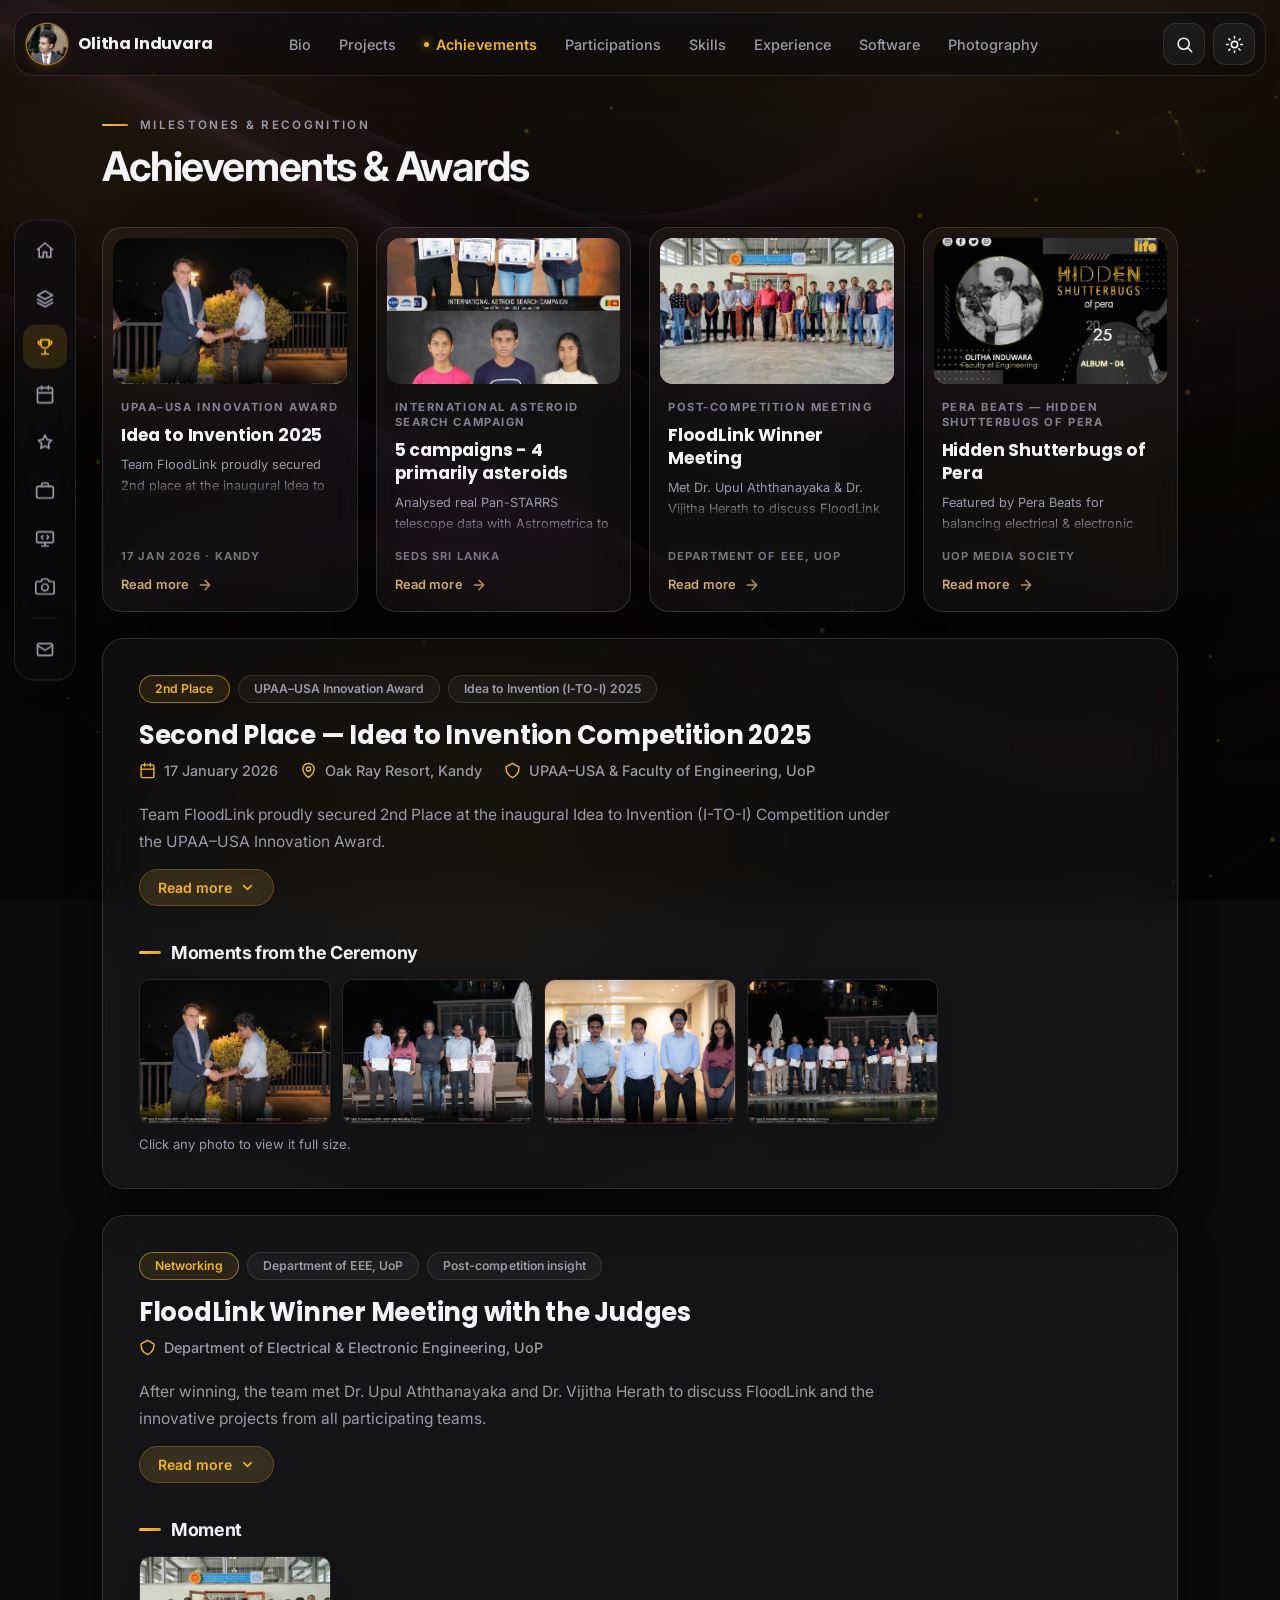
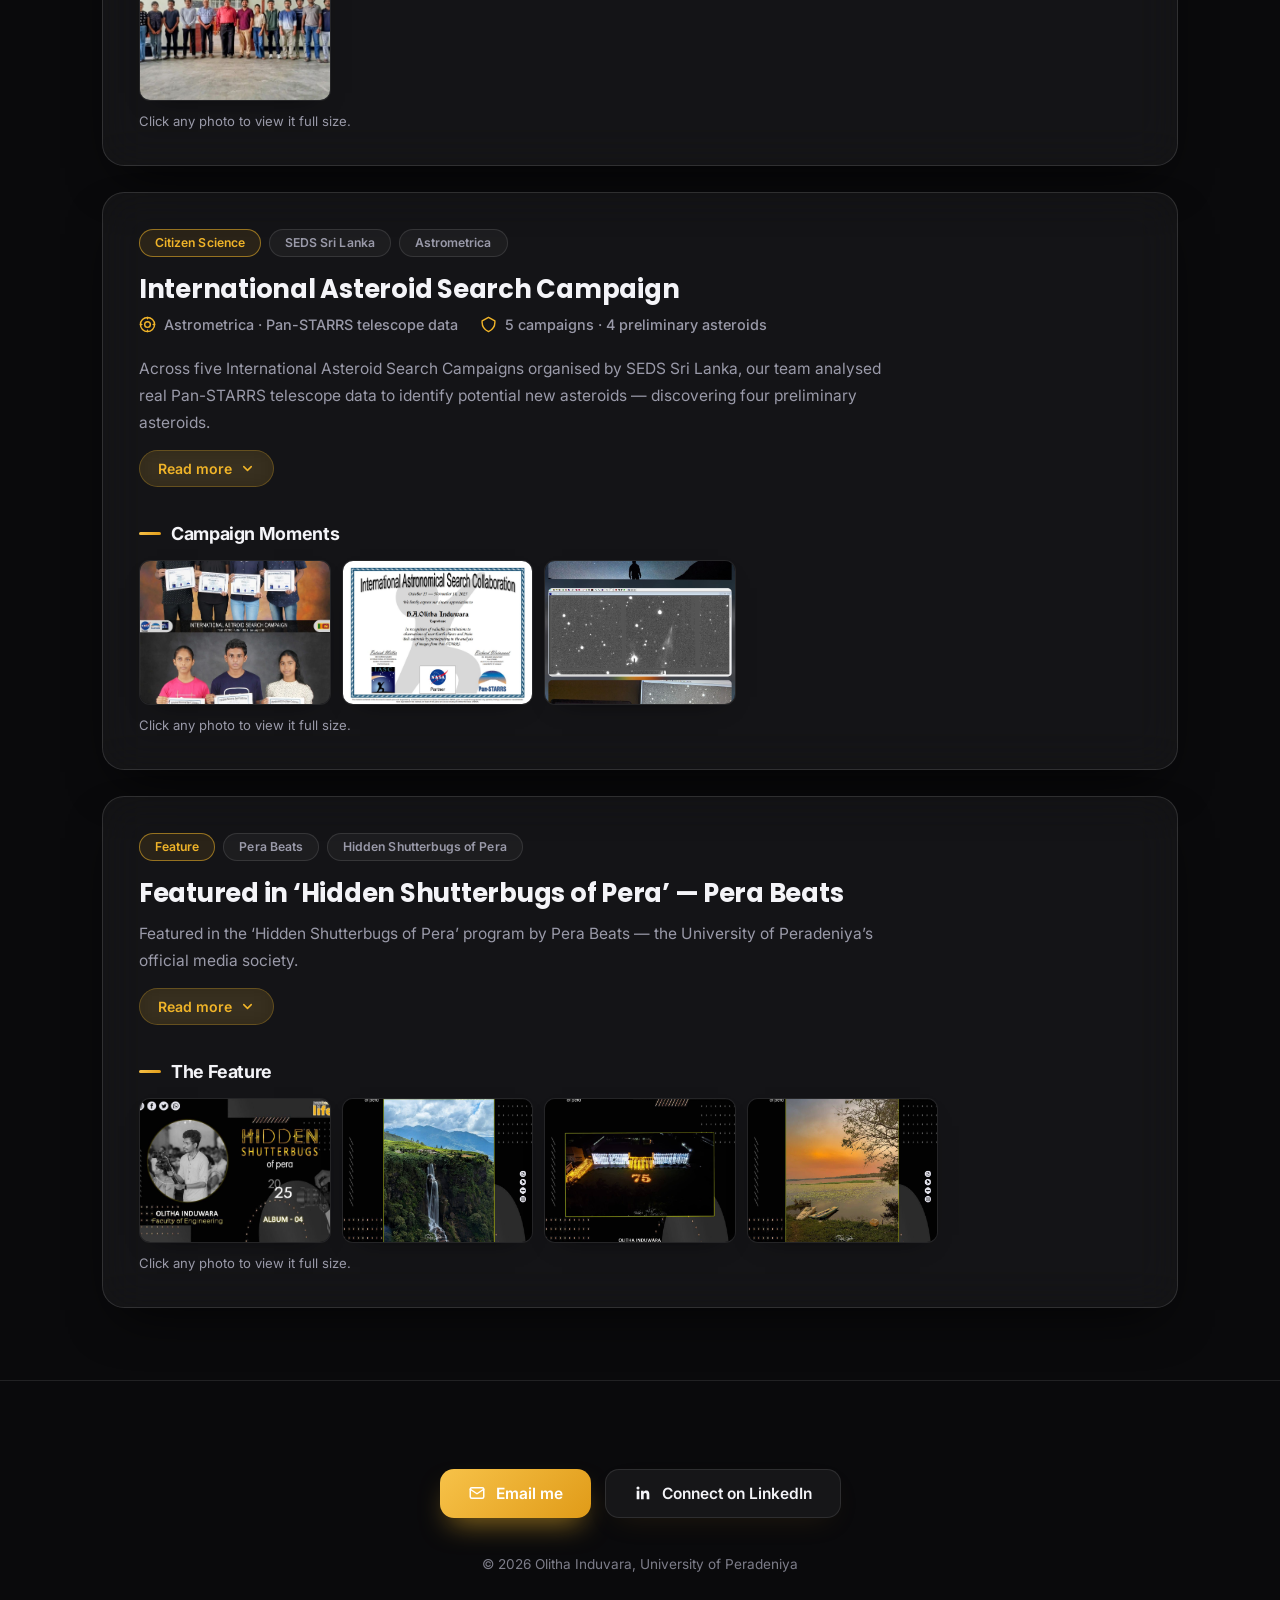
==== commit 57008324: "update 35" ====
--- a/achievements.html
+++ b/achievements.html
@@ -5,7 +5,7 @@
   <meta name="viewport" content="width=device-width, initial-scale=1.0">
   <title>Achievements &amp; Awards — Olitha Induvara</title>
   <meta name="description" content="Achievements of Olitha Induvara — 2nd Place UPAA-USA Innovation Award (FloodLink), International Asteroid Search Campaign and more.">
-  <link rel="icon" href="data:image/svg+xml,%3Csvg xmlns='http://www.w3.org/2000/svg' viewBox='0 0 100 100'%3E%3Cdefs%3E%3ClinearGradient id='g' x1='0' y1='0' x2='1' y2='1'%3E%3Cstop offset='0' stop-color='%237c5df8'/%3E%3Cstop offset='1' stop-color='%235b3df0'/%3E%3C/linearGradient%3E%3C/defs%3E%3Ccircle cx='50' cy='50' r='48' fill='url(%23g)'/%3E%3Ctext x='50' y='68' text-anchor='middle' font-size='54' fill='white' font-family='Verdana' font-weight='bold'%3EO%3C/text%3E%3C/svg%3E">
+  <link rel="icon" href="data:image/svg+xml,%3Csvg xmlns='http://www.w3.org/2000/svg' viewBox='0 0 100 100'%3E%3Cdefs%3E%3ClinearGradient id='g' x1='0' y1='0' x2='1' y2='1'%3E%3Cstop offset='0' stop-color='%23f7c249'/%3E%3Cstop offset='1' stop-color='%23e09b18'/%3E%3C/linearGradient%3E%3C/defs%3E%3Ccircle cx='50' cy='50' r='48' fill='url(%23g)'/%3E%3Ctext x='50' y='68' text-anchor='middle' font-size='54' fill='%231a1306' font-family='Verdana' font-weight='bold'%3EO%3C/text%3E%3C/svg%3E">
   <link rel="preconnect" href="https://fonts.googleapis.com">
   <link rel="preconnect" href="https://fonts.gstatic.com" crossorigin>
   <link href="https://fonts.googleapis.com/css2?family=Inter:wght@400;500;600&family=Poppins:wght@500;600;700;800&display=swap" rel="stylesheet">
@@ -24,8 +24,11 @@
     <div class="g-bar-spec" aria-hidden="true"></div>
     <div class="topbar-inner">
       <a class="brand" href="index.html">
-        Olitha Induvara
-        <span class="brand-sub">Electrical &amp; Electronic Engineering Undergraduate</span>
+        <img class="brand-mark" src="assets/avatar.jpg" alt="" width="40" height="40">
+        <span class="brand-text">
+          Olitha Induvara
+          <span class="brand-sub">Electrical &amp; Electronic Engineering Undergraduate</span>
+        </span>
       </a>
 
       <nav class="nav-links" id="navLinks">
--- a/style.css
+++ b/style.css
@@ -1085,51 +1085,7 @@
   .theme-btn { width: 42px; padding: 0; gap: 0; }
 }
 
-/* ---------- Highlights strip (bio page) ---------- */
-.highlights-wrap { margin-top: 64px; }
-.hl-gallery { align-items: start; }
-
-/* staggered entrance when the section scrolls into view */
-#highlights .gallery-item {
-  opacity: 0;
-  transform: translateY(26px) scale(0.985);
-  transition: opacity 0.6s ease, transform 0.6s ease, border-color 0.25s ease, box-shadow 0.25s ease;
-}
-#highlights.visible .gallery-item { opacity: 1; transform: none; }
-#highlights.visible .gallery-item:nth-child(1) { transition-delay: 0.05s; }
-#highlights.visible .gallery-item:nth-child(2) { transition-delay: 0.13s; }
-#highlights.visible .gallery-item:nth-child(3) { transition-delay: 0.21s; }
-#highlights.visible .gallery-item:nth-child(4) { transition-delay: 0.29s; }
-#highlights.visible .gallery-item:nth-child(5) { transition-delay: 0.37s; }
-#highlights.visible .gallery-item:nth-child(6) { transition-delay: 0.45s; }
-
-/* hover: lift card, slow cinematic zoom, light sweep */
-#highlights .gallery-item:hover {
-  transform: translateY(-4px);
-  border-color: var(--accent);
-  box-shadow: var(--shadow-soft);
-}
-#highlights .gallery-item:hover img {
-  transform: scale(1.1);
-  transition-duration: 2.8s;
-}
-#highlights .gallery-item::after {
-  content: "";
-  position: absolute;
-  top: 0;
-  bottom: 0;
-  left: -75%;
-  width: 55%;
-  background: linear-gradient(115deg, transparent, rgba(255, 255, 255, 0.35), transparent);
-  transform: skewX(-20deg);
-  transition: left 0.75s ease;
-  pointer-events: none;
-}
-#highlights .gallery-item:hover::after { left: 128%; }
-
-@media (max-width: 640px) {
-  .highlights-wrap { margin-top: 48px; }
-}
+/* Highlights wall (bio page): see the HIGHLIGHTS WALL block at the end of this file. */
 
 /* ============================================================
    Project summary cards (glass look) + Bio load-in animations
@@ -1718,11 +1674,7 @@
   color: transparent;
   pointer-events: none;
 }
-[data-theme="dark"] .wc-title {
-  background: linear-gradient(to bottom, rgba(168, 140, 250, 0.42) 30%, rgba(168, 140, 250, 0) 78%);
-  -webkit-background-clip: text;
-  background-clip: text;
-}
+
 
 .wc-stage {
   width: 100%;
@@ -4202,3 +4154,1038 @@
   .app-actions .dl-btn{ flex: 1 1 100%; justify-content: center; }
   .tools-cta{ padding: 28px 20px; }
 }
+
+/* ============================================================
+   ✦  PHOTOGRAPHY PAGE — editorial rebuild  ✦
+   The old page sat on a fixed honeycomb collage with a giant
+   Arial-Black word mark over the gallery; both fought the work
+   for attention. This version gives the photographs the room
+   and lets type and spacing carry the polish instead.
+   ============================================================ */
+
+/* ---- hero: one image, a scrim, and quiet type ---- */
+.ph-hero{
+  position: relative;
+  min-height: min(78vh, 680px);
+  display: flex;
+  align-items: center;
+  overflow: hidden;
+  margin-bottom: 18px;
+}
+.ph-hero-img{ position: absolute; inset: 0; z-index: 0; }
+.ph-hero-img img{
+  width: 100%; height: 100%;
+  object-fit: cover;
+  object-position: center 58%;
+  transform: scale(1.04);
+  animation: phDrift 26s ease-in-out infinite alternate;
+}
+@keyframes phDrift{
+  from{ transform: scale(1.04) translate3d(0,0,0); }
+  to  { transform: scale(1.12) translate3d(-1.5%, -2%, 0); }
+}
+/* the scrim: dark enough to read on, light enough to see through */
+.ph-hero::after{
+  content: "";
+  position: absolute; inset: 0; z-index: 1;
+  background:
+    linear-gradient(180deg, rgba(6,6,9,.74) 0%, rgba(6,6,9,.52) 42%, rgba(6,6,9,.88) 100%),
+    radial-gradient(120% 90% at 50% 0%, transparent 35%, rgba(6,6,9,.55) 100%);
+}
+:root:not([data-theme="dark"]) .ph-hero::after{
+  background:
+    linear-gradient(180deg, rgba(8,7,5,.60) 0%, rgba(8,7,5,.40) 42%, rgba(8,7,5,.78) 100%),
+    radial-gradient(120% 90% at 50% 0%, transparent 35%, rgba(8,7,5,.45) 100%);
+}
+.ph-hero-inner{
+  position: relative; z-index: 2;
+  max-width: 760px;
+  text-align: center;
+  padding: 72px 0 86px;
+}
+.ph-mark{
+  width: 78px; height: 78px;
+  border-radius: 18px;
+  object-fit: cover;
+  margin-bottom: 20px;
+  box-shadow: 0 16px 36px -14px rgba(0,0,0,.7);
+}
+.ph-eyebrow{
+  font-size: .72rem;
+  font-weight: 700;
+  letter-spacing: .3em;
+  text-transform: uppercase;
+  color: rgba(255,255,255,.72);
+  margin-bottom: 14px;
+}
+.ph-title{
+  font-family: 'Inter', 'Segoe UI', system-ui, sans-serif;
+  font-size: clamp(1.9rem, 4.6vw, 3.1rem);
+  font-weight: 700;
+  letter-spacing: -.035em;
+  line-height: 1.12;
+  color: #fff;
+  margin: 0;
+}
+.ph-sub{
+  max-width: 560px;
+  margin: 18px auto 0;
+  color: rgba(255,255,255,.78);
+  line-height: 1.8;
+  font-size: .97rem;
+}
+.ph-cta{
+  display: flex; flex-wrap: wrap; gap: 12px;
+  justify-content: center;
+  margin-top: 28px;
+}
+.ph-cta .btn-outline{
+  margin-top: 0;
+  color: #fff;
+  border: 1px solid rgba(255,255,255,.38);
+  background: rgba(255,255,255,.08);
+  -webkit-backdrop-filter: blur(10px);
+          backdrop-filter: blur(10px);
+}
+.ph-cta .btn-outline:hover{ background: rgba(255,255,255,.16); border-color: rgba(255,255,255,.6); }
+.ph-cta .wa-cta{ margin-top: 0; }
+
+/* the disciplines, as a quiet rule-separated line rather than a tagline */
+.ph-meta{
+  list-style: none;
+  display: flex; flex-wrap: wrap;
+  justify-content: center;
+  gap: 10px 22px;
+  margin: 30px 0 0;
+  padding: 18px 0 0;
+  border-top: 1px solid rgba(255,255,255,.16);
+}
+.ph-meta li{
+  font-size: .74rem;
+  font-weight: 600;
+  letter-spacing: .14em;
+  text-transform: uppercase;
+  color: rgba(255,255,255,.66);
+}
+
+.ph-scroll{
+  position: absolute; z-index: 2;
+  left: 50%; bottom: 22px; transform: translateX(-50%);
+  width: 24px; height: 38px;
+  border: 1.5px solid rgba(255,255,255,.5);
+  border-radius: 13px;
+}
+.ph-scroll span{
+  position: absolute; left: 50%; top: 7px;
+  width: 4px; height: 4px; border-radius: 50%;
+  background: #fff; transform: translateX(-50%);
+  animation: cue 1.7s ease-in-out infinite;
+}
+
+/* ---- selected work: a real gallery wall ---- */
+.ph-work-intro{
+  max-width: 620px;
+  color: var(--muted);
+  line-height: 1.8;
+  font-size: .96rem;
+  margin: -6px 0 24px;
+}
+.ph-grid{
+  columns: 3;
+  column-gap: 14px;
+}
+.ph-tile{
+  break-inside: avoid;
+  margin: 0 0 14px;
+  position: relative;
+  border-radius: 13px;
+  overflow: hidden;
+  cursor: zoom-in;
+  background: #0c0c0f;
+  box-shadow: 0 14px 34px -22px rgba(0,0,0,.8);
+  transition: transform .45s cubic-bezier(.2,.8,.25,1), box-shadow .45s ease;
+}
+.ph-tile img{
+  width: 100%;
+  display: block;
+  transition: transform .6s cubic-bezier(.2,.8,.25,1), filter .45s ease;
+}
+.ph-tile:hover{
+  transform: translateY(-4px);
+  box-shadow: 0 26px 48px -22px rgba(0,0,0,.85);
+  z-index: 2;
+}
+.ph-tile:hover img{ transform: scale(1.05); }
+
+/* caption slides up from the bottom edge on hover */
+.ph-tile .g-cap{
+  position: absolute;
+  left: 0; right: 0; bottom: 0;
+  padding: 38px 14px 13px;
+  font-size: .78rem;
+  line-height: 1.45;
+  color: #fff;
+  background: linear-gradient(transparent, rgba(6,6,9,.88));
+  opacity: 0;
+  transform: translateY(10px);
+  transition: opacity .35s ease, transform .35s ease;
+  pointer-events: none;
+}
+.ph-tile:hover .g-cap{ opacity: 1; transform: none; }
+.ph-tag{
+  display: block;
+  font-size: .62rem;
+  font-weight: 700;
+  letter-spacing: .18em;
+  text-transform: uppercase;
+  color: var(--accent-2, var(--accent));
+  margin-bottom: 5px;
+}
+
+/* tiles fade up in sequence as the wall scrolls in */
+.ph-grid.reveal .ph-tile{
+  opacity: 0;
+  transform: translateY(16px);
+  transition: opacity .6s ease, transform .6s cubic-bezier(.2,.8,.25,1);
+  transition-delay: calc(var(--d, 0) * 55ms);
+}
+.ph-grid.reveal.visible .ph-tile{ opacity: 1; transform: none; }
+
+/* ---- link out to the full albums ---- */
+.ph-albums{
+  display: flex;
+  align-items: center;
+  justify-content: space-between;
+  gap: 20px;
+  flex-wrap: wrap;
+  margin-top: 26px;
+  padding: 22px 26px;
+  border-radius: 18px;
+  text-decoration: none;
+  background: var(--glass-bg);
+  border: 1px solid var(--line);
+  border-left: 2px solid rgba(var(--accent-rgb), .55);
+  -webkit-backdrop-filter: blur(14px) saturate(140%);
+          backdrop-filter: blur(14px) saturate(140%);
+  transition: transform .3s ease, border-color .3s ease;
+}
+.ph-albums:hover{ transform: translateY(-3px); border-color: rgba(var(--accent-rgb), .35); }
+.ph-albums-text strong{
+  display: block;
+  color: var(--ink);
+  font-size: 1rem;
+  font-weight: 700;
+  margin-bottom: 5px;
+}
+.ph-albums-text{ color: var(--muted); font-size: .88rem; line-height: 1.65; max-width: 620px; }
+.ph-albums-go{
+  display: inline-flex; align-items: center; gap: 8px;
+  white-space: nowrap;
+  font-size: .86rem; font-weight: 600;
+  color: var(--accent-text, var(--accent));
+}
+.ph-albums-go svg{ width: 16px; height: 16px; transition: transform .3s ease; }
+.ph-albums:hover .ph-albums-go svg{ transform: translateX(5px); }
+
+@media (prefers-reduced-motion: reduce){
+  .ph-hero-img img, .ph-scroll span{ animation: none; }
+  .ph-tile, .ph-tile img, .ph-grid.reveal .ph-tile{ transition: none; opacity: 1; transform: none; }
+}
+
+@media (max-width: 900px){
+  .ph-grid{ columns: 2; }
+  .ph-hero{ min-height: 0; }
+  .ph-hero-inner{ padding: 58px 0 74px; }
+}
+@media (max-width: 560px){
+  .ph-grid{ columns: 1; }
+  .ph-mark{ width: 64px; height: 64px; }
+  .ph-meta{ gap: 8px 14px; }
+  .ph-meta li{ font-size: .68rem; }
+  .ph-cta .wa-cta, .ph-cta .btn-outline{ flex: 1 1 100%; justify-content: center; }
+  .ph-albums{ padding: 18px 18px; }
+  /* captions always visible where there is no hover */
+  .ph-tile .g-cap{ opacity: 1; transform: none; }
+}
+@media (hover: none){
+  .ph-tile .g-cap{ opacity: 1; transform: none; }
+}
+
+/* ---- gallery wall: a touch smaller, so more of the set is in view ---- */
+.ph-grid{ columns: 4; column-gap: 12px; }
+.ph-tile{ margin-bottom: 12px; border-radius: 11px; }
+.ph-tile .g-cap{ padding: 32px 11px 11px; font-size: .72rem; }
+.ph-tag{ font-size: .58rem; letter-spacing: .16em; margin-bottom: 4px; }
+
+/* ---- the restored coverflow sits under the wall ---- */
+.ph-grid + .gallery-hint + .section-subhead{ margin-top: 42px; }
+.wc-stage{ margin-top: 6px; }
+
+@media (max-width: 1100px){ .ph-grid{ columns: 3; } }
+@media (max-width: 820px){  .ph-grid{ columns: 2; } }
+@media (max-width: 520px){  .ph-grid{ columns: 2; column-gap: 9px; } .ph-tile{ margin-bottom: 9px; } }
+
+/* ============================================================
+   ✦  JOURNEY TIMELINE — five years at TECHNO  ✦
+   A vertical rail with a year marker per step. The rail draws
+   itself downward as the list scrolls in, and the final step is
+   marked as the one being lived now.
+   ============================================================ */
+.tj-list{
+  list-style: none;
+  margin: 20px 0 6px;
+  padding: 0 0 0 4px;
+  position: relative;
+}
+/* the rail */
+.tj-list::before{
+  content: "";
+  position: absolute;
+  left: 33px;
+  top: 10px;
+  bottom: 18px;
+  width: 2px;
+  border-radius: 2px;
+  background: linear-gradient(180deg,
+              rgba(var(--accent-rgb), .55) 0%,
+              rgba(var(--accent-rgb), .25) 70%,
+              transparent 100%);
+  transform-origin: top;
+  transform: scaleY(0);
+  transition: transform 1.3s cubic-bezier(.3,.8,.3,1);
+}
+.tj-list.visible::before{ transform: scaleY(1); }
+
+.tj-step{
+  position: relative;
+  display: grid;
+  grid-template-columns: 68px 1fr;
+  gap: 16px;
+  align-items: start;
+  padding: 0 0 24px;
+}
+.tj-step:last-child{ padding-bottom: 4px; }
+
+.tj-year{
+  position: relative;
+  z-index: 1;
+  display: grid;
+  place-items: center;
+  width: 68px;
+  height: 30px;
+  border-radius: 999px;
+  font-size: .76rem;
+  font-weight: 700;
+  letter-spacing: .04em;
+  color: var(--muted);
+  background: var(--glass-bg);
+  border: 1px solid var(--line);
+  -webkit-backdrop-filter: blur(10px);
+          backdrop-filter: blur(10px);
+}
+.tj-body h4{
+  font-family: 'Poppins', 'Inter', sans-serif;
+  font-size: .99rem;
+  font-weight: 700;
+  color: var(--ink);
+  margin: 3px 0 0;
+  letter-spacing: -.01em;
+}
+.tj-body p{
+  margin: 6px 0 0;
+  color: var(--muted);
+  font-size: .9rem;
+  line-height: 1.72;
+}
+
+/* the year the stall placed 2nd, and the year he is exhibiting */
+.tj-step.tj-win .tj-year,
+.tj-step.tj-now .tj-year{
+  color: var(--accent);
+  border-color: rgba(var(--accent-rgb), .5);
+  background: rgba(var(--accent-rgb), .10);
+}
+.tj-step.tj-now .tj-year{
+  box-shadow: 0 0 0 4px rgba(var(--accent-rgb), .10);
+}
+.tj-step.tj-now .tj-body h4::after{
+  content: "now";
+  margin-left: 9px;
+  padding: 3px 9px;
+  border-radius: 999px;
+  font-family: 'Inter', sans-serif;
+  font-size: .6rem;
+  font-weight: 700;
+  letter-spacing: .14em;
+  text-transform: uppercase;
+  vertical-align: middle;
+  color: var(--accent);
+  background: rgba(var(--accent-rgb), .13);
+  border: 1px solid rgba(var(--accent-rgb), .34);
+}
+
+/* each step arrives after the rail passes it */
+.tj-list.reveal .tj-step{
+  opacity: 0;
+  transform: translateY(12px);
+  transition: opacity .55s ease, transform .55s cubic-bezier(.2,.8,.25,1);
+}
+.tj-list.reveal.visible .tj-step{ opacity: 1; transform: none; }
+.tj-list.reveal.visible .tj-step:nth-child(1){ transition-delay: .10s; }
+.tj-list.reveal.visible .tj-step:nth-child(2){ transition-delay: .28s; }
+.tj-list.reveal.visible .tj-step:nth-child(3){ transition-delay: .46s; }
+.tj-list.reveal.visible .tj-step:nth-child(4){ transition-delay: .64s; }
+.tj-list.reveal.visible .tj-step:nth-child(5){ transition-delay: .82s; }
+
+@media (prefers-reduced-motion: reduce){
+  .tj-list::before{ transform: scaleY(1); transition: none; }
+  .tj-list.reveal .tj-step{ opacity: 1; transform: none; transition: none; }
+}
+@media (max-width: 560px){
+  .tj-list::before{ left: 29px; }
+  .tj-step{ grid-template-columns: 60px 1fr; gap: 12px; }
+  .tj-year{ width: 60px; height: 27px; font-size: .71rem; }
+  .tj-body p{ font-size: .87rem; }
+}
+
+/* ============================================================
+   ✦  THE STUDIO SITE — live website preview  ✦
+   A browser-chrome mockup that tilts toward the pointer and
+   swaps its poster for the real site once scrolled into view.
+   The embed is pointer-inert; the overlay opens it properly in
+   a new tab rather than trapping scroll inside an iframe.
+   ============================================================ */
+.ws-wrap{
+  display: grid;
+  grid-template-columns: 0.86fr 1.14fr;
+  gap: 42px;
+  align-items: center;
+}
+
+/* ---- copy side ---- */
+.ws-kicker{
+  font-size: .72rem;
+  font-weight: 700;
+  letter-spacing: .16em;
+  text-transform: uppercase;
+  color: var(--muted);
+  opacity: .85;
+}
+.ws-title{
+  font-family: 'Poppins', 'Inter', sans-serif;
+  font-size: clamp(1.45rem, 2.6vw, 1.95rem);
+  font-weight: 700;
+  letter-spacing: -.02em;
+  line-height: 1.2;
+  color: var(--ink);
+  margin: 10px 0 0;
+}
+.ws-desc{
+  margin: 14px 0 0;
+  color: var(--muted);
+  line-height: 1.78;
+  font-size: .94rem;
+}
+.ws-points{
+  list-style: none;
+  margin: 18px 0 0;
+  padding: 0;
+  display: grid;
+  gap: 9px;
+}
+.ws-points li{
+  display: flex;
+  align-items: flex-start;
+  gap: 10px;
+  font-size: .875rem;
+  line-height: 1.5;
+  color: var(--muted);
+}
+.ws-points svg{
+  width: 15px; height: 15px; flex: none; margin-top: 3px;
+  color: var(--accent);
+}
+.ws-cta{
+  display: inline-flex;
+  align-items: center;
+  gap: 10px;
+  margin-top: 24px;
+  padding: 13px 24px;
+  border-radius: 13px;
+  font-size: .92rem;
+  font-weight: 600;
+  text-decoration: none;
+  color: #fff;
+  background: var(--btn-grad);
+  box-shadow: 0 14px 28px -12px rgba(var(--accent-rgb), .6);
+  transition: transform .25s ease, box-shadow .25s ease;
+}
+.ws-cta svg{ width: 17px; height: 17px; transition: transform .3s ease; }
+.ws-cta:hover{ transform: translateY(-3px); box-shadow: 0 20px 34px -12px rgba(var(--accent-rgb), .7); }
+.ws-cta:hover svg{ transform: translateX(5px); }
+
+/* ---- the browser mockup ---- */
+.ws-stage{ perspective: 1400px; }
+.ws-frame{
+  --tx: 0deg; --ty: 0deg;
+  position: relative;
+  border-radius: 16px;
+  overflow: hidden;
+  background: #0b0b0d;
+  border: 1px solid var(--line);
+  box-shadow: 0 38px 70px -32px rgba(0,0,0,.85);
+  transform: rotateX(var(--tx)) rotateY(var(--ty));
+  transform-style: preserve-3d;
+  transition: transform .5s cubic-bezier(.2,.8,.25,1), box-shadow .5s ease;
+  will-change: transform;
+}
+.ws-frame.is-tilting{ transition: transform .12s linear, box-shadow .5s ease; }
+.ws-frame:hover{ box-shadow: 0 46px 86px -30px rgba(0,0,0,.9); }
+
+.ws-bar{
+  display: flex;
+  align-items: center;
+  gap: 12px;
+  padding: 10px 14px;
+  background: rgba(255,255,255,0.045);
+  border-bottom: 1px solid rgba(255,255,255,0.07);
+}
+:root:not([data-theme="dark"]) .ws-bar{
+  background: rgba(23,22,48,0.05);
+  border-bottom-color: rgba(23,22,48,0.08);
+}
+.ws-dots{ display: flex; gap: 6px; flex: none; }
+.ws-dots i{
+  width: 9px; height: 9px; border-radius: 50%;
+  background: rgba(255,255,255,0.18);
+}
+:root:not([data-theme="dark"]) .ws-dots i{ background: rgba(23,22,48,0.16); }
+.ws-url{
+  flex: 1;
+  min-width: 0;
+  overflow: hidden;
+  text-overflow: ellipsis;
+  white-space: nowrap;
+  font-family: ui-monospace, Consolas, monospace;
+  font-size: .72rem;
+  color: var(--muted);
+}
+.ws-live{
+  flex: none;
+  display: inline-flex;
+  align-items: center;
+  gap: 6px;
+  font-size: .62rem;
+  font-weight: 700;
+  letter-spacing: .14em;
+  text-transform: uppercase;
+  color: var(--accent);
+}
+.ws-live::before{
+  content: "";
+  width: 6px; height: 6px; border-radius: 50%;
+  background: var(--accent);
+  animation: wsPulse 2s ease-in-out infinite;
+}
+@keyframes wsPulse{
+  0%, 100% { opacity: 1;   box-shadow: 0 0 0 0 rgba(var(--accent-rgb), .45); }
+  50%      { opacity: .55; box-shadow: 0 0 0 5px rgba(var(--accent-rgb), 0); }
+}
+
+/* ---- the viewport ---- */
+.ws-view{
+  position: relative;
+  aspect-ratio: 16 / 10;
+  overflow: hidden;
+  background: #0a0a0c;
+}
+.ws-poster{
+  position: absolute;
+  inset: 0;
+  width: 100%;
+  height: 100%;
+  object-fit: cover;
+  object-position: center top;
+  transition: object-position 9s linear, opacity .9s ease;
+}
+/* with no live embed, the poster scrolls itself on hover */
+.ws-frame:hover .ws-poster{ object-position: center bottom; }
+.ws-frame.is-live .ws-poster{ opacity: 0; }
+.ws-frame.is-live:hover .ws-poster{ object-position: center top; }
+
+.ws-view iframe{
+  position: absolute;
+  inset: 0;
+  width: 100%;
+  height: 100%;
+  border: 0;
+  opacity: 0;
+  transition: opacity 1s ease;
+  pointer-events: none;      /* never trap the page scroll */
+}
+.ws-frame.is-live .ws-view iframe{ opacity: 1; }
+
+/* click target over the whole viewport */
+.ws-open{
+  position: absolute;
+  inset: 0;
+  z-index: 2;
+  display: grid;
+  place-items: center;
+  text-decoration: none;
+  background: linear-gradient(180deg, rgba(6,6,9,0) 40%, rgba(6,6,9,.55) 100%);
+  opacity: 0;
+  transition: opacity .35s ease;
+}
+.ws-frame:hover .ws-open{ opacity: 1; }
+.ws-open-btn{
+  display: inline-flex;
+  align-items: center;
+  gap: 9px;
+  padding: 12px 22px;
+  border-radius: 999px;
+  font-size: .88rem;
+  font-weight: 600;
+  color: #fff;
+  background: rgba(10,10,12,.62);
+  border: 1px solid rgba(255,255,255,.26);
+  -webkit-backdrop-filter: blur(12px);
+          backdrop-filter: blur(12px);
+  transform: translateY(8px);
+  transition: transform .35s cubic-bezier(.2,.8,.25,1);
+}
+.ws-open-btn svg{ width: 16px; height: 16px; }
+.ws-frame:hover .ws-open-btn{ transform: none; }
+
+/* a specular sweep that follows the pointer across the glass */
+.ws-sheen{
+  position: absolute;
+  inset: 0;
+  z-index: 3;
+  pointer-events: none;
+  background: radial-gradient(420px circle at var(--sx, 50%) var(--sy, 0%),
+              rgba(255,255,255,.10), transparent 62%);
+  opacity: 0;
+  transition: opacity .4s ease;
+}
+.ws-frame:hover .ws-sheen{ opacity: 1; }
+
+/* entrance */
+.ws-wrap.reveal .ws-stage{
+  opacity: 0;
+  transform: translateY(22px) scale(.97);
+  transition: opacity .8s ease, transform .9s cubic-bezier(.2,.8,.25,1);
+  transition-delay: .12s;
+}
+.ws-wrap.reveal.visible .ws-stage{ opacity: 1; transform: none; }
+
+@media (prefers-reduced-motion: reduce){
+  .ws-frame, .ws-poster, .ws-open, .ws-open-btn, .ws-sheen,
+  .ws-wrap.reveal .ws-stage{ transition: none !important; transform: none !important; opacity: 1; }
+  .ws-live::before{ animation: none; }
+  .ws-frame:hover .ws-poster{ object-position: center top; }
+}
+
+@media (max-width: 980px){
+  .ws-wrap{ grid-template-columns: 1fr; gap: 28px; }
+  .ws-stage{ perspective: none; }
+  .ws-frame{ transform: none !important; }
+}
+@media (max-width: 560px){
+  .ws-url{ font-size: .64rem; }
+  .ws-view{ aspect-ratio: 4 / 3; }
+  .ws-open{ opacity: 1; }
+  .ws-open-btn{ transform: none; padding: 10px 17px; font-size: .82rem; }
+}
+
+/* ---- phone-screenshot gallery ----
+   Portrait app captures are 1080x2340; matching the tile to that ratio shows
+   each screen whole, with none of the letterboxing the 16:9 `wide` tiles give. */
+.gallery.phones{
+  grid-template-columns: repeat(auto-fill, minmax(146px, 1fr));
+  gap: 12px;
+}
+.gallery.phones .gallery-item img{
+  aspect-ratio: 1080 / 2340;
+  object-fit: cover;
+  background: #0b0b0d;
+}
+.gallery.phones .gallery-item{ border-radius: 14px; }
+@media (max-width: 560px){
+  .gallery.phones{ grid-template-columns: repeat(auto-fill, minmax(118px, 1fr)); gap: 9px; }
+}
+
+/* ============================================================
+   ✦  SPEC GRID — grouped feature specifications  ✦
+   Used where a project has more capability than a flat bullet
+   list can carry: each card is one theme, so the reader can
+   scan headings first and drop into the detail that matters.
+   ============================================================ */
+.spec-grid{
+  display: grid;
+  grid-template-columns: repeat(auto-fill, minmax(268px, 1fr));
+  gap: 14px;
+  margin: 18px 0 8px;
+}
+.spec-card{
+  padding: 20px 22px;
+  border-radius: 16px;
+  background: var(--glass-bg);
+  border: 1px solid var(--line);
+  border-top: 2px solid rgba(var(--accent-rgb), .45);
+  -webkit-backdrop-filter: blur(14px) saturate(140%);
+          backdrop-filter: blur(14px) saturate(140%);
+  transition: transform .3s cubic-bezier(.2,.8,.25,1), border-color .3s ease;
+}
+.spec-card:hover{
+  transform: translateY(-3px);
+  border-color: rgba(var(--accent-rgb), .3);
+  border-top-color: var(--accent);
+}
+.spec-card h4{
+  font-family: 'Poppins', 'Inter', sans-serif;
+  font-size: .88rem;
+  font-weight: 700;
+  letter-spacing: .01em;
+  color: var(--ink);
+  margin: 0 0 11px;
+}
+.spec-card ul{
+  list-style: none;
+  margin: 0;
+  padding: 0;
+  display: grid;
+  gap: 7px;
+}
+.spec-card li{
+  position: relative;
+  padding-left: 16px;
+  font-size: .845rem;
+  line-height: 1.6;
+  color: var(--muted);
+}
+/* a small square tick rail rather than a bullet dot */
+.spec-card li::before{
+  content: "";
+  position: absolute;
+  left: 0;
+  top: .62em;
+  width: 6px;
+  height: 6px;
+  border-radius: 2px;
+  background: rgba(var(--accent-rgb), .55);
+}
+.spec-card li strong{ color: var(--ink); font-weight: 600; }
+
+@media (max-width: 560px){
+  .spec-grid{ grid-template-columns: 1fr; gap: 11px; }
+  .spec-card{ padding: 17px 18px; }
+}
+
+/* ---- team roles: who did what, not just who was there ---- */
+.role-grid{
+  display: grid;
+  grid-template-columns: repeat(auto-fill, minmax(238px, 1fr));
+  gap: 12px;
+  margin: 16px 0 6px;
+}
+.role-card{
+  padding: 16px 18px;
+  border-radius: 14px;
+  background: var(--glass-bg);
+  border: 1px solid var(--line);
+  transition: transform .3s cubic-bezier(.2,.8,.25,1), border-color .3s ease;
+}
+.role-card:hover{ transform: translateY(-3px); border-color: rgba(var(--accent-rgb), .28); }
+.role-card.is-me{
+  border-color: rgba(var(--accent-rgb), .42);
+  background: rgba(var(--accent-rgb), .07);
+}
+.role-name{
+  display: block;
+  font-family: 'Poppins', 'Inter', sans-serif;
+  font-size: .92rem;
+  font-weight: 700;
+  color: var(--ink);
+}
+.role-name em{
+  font-style: normal;
+  margin-left: 7px;
+  padding: 2px 8px;
+  border-radius: 999px;
+  font-size: .58rem;
+  font-weight: 700;
+  letter-spacing: .14em;
+  text-transform: uppercase;
+  vertical-align: middle;
+  color: var(--accent);
+  background: rgba(var(--accent-rgb), .14);
+  border: 1px solid rgba(var(--accent-rgb), .34);
+}
+.role-duty{
+  display: block;
+  margin-top: 5px;
+  font-size: .73rem;
+  font-weight: 700;
+  letter-spacing: .1em;
+  text-transform: uppercase;
+  color: var(--accent-text, var(--accent));
+}
+.role-card p{
+  margin: 9px 0 0;
+  font-size: .845rem;
+  line-height: 1.6;
+  color: var(--muted);
+}
+@media (max-width: 560px){ .role-grid{ grid-template-columns: 1fr; } }
+
+/* ============================================================
+   ✦  SHELL — floating top bar + left icon rail  ✦
+   Same frame as the photography site, so the two read as one
+   family: a rounded glass bar across the top and a slim icon
+   rail down the left edge.
+
+   The old bar tried to hold the name, its subtitle, eight text
+   links and two buttons inside 1180px. That needs ~1320px, so on
+   most laptops the theme button was pushed off-screen and the
+   page gained a horizontal scrollbar. The rail now shares the
+   navigation, which is what lets the bar breathe:
+     821–1100px   rail only (text links would not fit)
+     1101px+      rail + text links
+     1340px+      the subtitle under the name comes back
+   Phones (820px and under) are untouched — they keep the bottom
+   tab bar.
+   ============================================================ */
+:root{ --nav-active: #8f6209; --tip-bg: #ffffff; --tip-ink: #1d1a14; }
+[data-theme="dark"]{ --nav-active: var(--accent); --tip-bg: #25252b; --tip-ink: #f4f4f8; }
+
+/* ---- brand: portrait mark + name ---- */
+.brand{ flex-direction: row; align-items: center; justify-content: flex-start; gap: 11px; }
+.brand-mark{
+  width: 40px; height: 40px; flex: none;
+  border-radius: 50%;
+  object-fit: cover;
+  box-shadow: 0 0 0 1.5px rgba(var(--accent-rgb), .6), 0 6px 16px -8px rgba(var(--accent-rgb), .55);
+}
+.brand-text{ display: flex; flex-direction: column; justify-content: center; min-width: 0; line-height: 1.2; }
+@media (max-width: 820px){
+  .brand{ gap: 9px; }
+  .brand-mark{ width: 34px; height: 34px; }
+}
+
+.rail{ display: none; }
+
+@media (min-width: 821px){
+  /* ---- top bar ---- */
+  .topbar,
+  [data-theme="dark"] .topbar{
+    top: 12px;
+    margin: 12px 14px 0;
+    border: 1px solid var(--line);
+    border-radius: 20px;
+    box-shadow: 0 18px 40px -28px rgba(0,0,0,.55);
+  }
+  .topbar-inner{ width: auto; height: 62px; margin: 0; padding: 0 10px 0 12px; gap: 16px; }
+  .brand{ font-size: 1.02rem; }
+  .brand-sub{ max-width: none; font-size: .66rem; }
+  .nav-links{ display: none; }
+  .nav-actions{ margin-left: auto; gap: 8px; }
+
+  /* square glass buttons, icon only: the "Light / Dark" word is gone */
+  .icon-btn,
+  .theme-btn{
+    width: 42px; height: 42px; padding: 0; gap: 0;
+    display: grid; place-items: center;
+    border-radius: 13px;
+    box-shadow: none;
+  }
+  .theme-label{ display: none; }
+  .burger{ display: none; }
+  .icon-btn:hover{ transform: none; border-color: rgba(var(--accent-rgb), .45); }
+
+  /* ---- the bio hero runs up underneath the floating bar ---- */
+  .bio-page .bio-hero{
+    margin-top: -74px;
+    padding-top: calc(clamp(96px, 13vh, 140px) + 44px);
+    min-height: calc(min(86vh, 720px) + 74px);
+  }
+
+  /* ---- left rail ---- */
+  .rail{
+    position: fixed; left: 14px; top: 50%; z-index: 45;
+    transform: translateY(-50%);
+    display: flex; flex-direction: column; gap: 4px;
+    padding: 8px;
+    border: 1px solid var(--line);
+    border-radius: 20px;
+    background: var(--navbar);
+    -webkit-backdrop-filter: blur(20px) saturate(160%);
+            backdrop-filter: blur(20px) saturate(160%);
+    box-shadow: 0 18px 40px -28px rgba(0,0,0,.55);
+    animation: rail-in .6s cubic-bezier(.2,.8,.2,1) .12s backwards;
+  }
+  [data-theme="dark"] .rail{
+    background: linear-gradient(180deg, rgba(15,15,19,.72) 0%, rgba(9,9,11,.54) 100%);
+  }
+  .rail a{
+    position: relative;
+    width: 44px; height: 44px;
+    display: grid; place-items: center;
+    border-radius: 13px;
+    color: var(--muted);
+    transition: background .2s ease, color .2s ease;
+  }
+  .rail a svg{ width: 20px; height: 20px; }
+  .rail a:hover,
+  .rail a:focus-visible{ background: rgba(var(--accent-rgb), .09); color: var(--ink); outline: none; }
+  .rail a:focus-visible{ box-shadow: 0 0 0 2px rgba(var(--accent-rgb), .55); }
+  .rail a.active{ background: rgba(var(--accent-rgb), .15); color: var(--nav-active); }
+  .rail hr{ width: 24px; border: 0; border-top: 1px solid var(--line); margin: 5px auto; }
+
+  /* label slides out beside the icon */
+  .rail a::after{
+    content: attr(data-label);
+    position: absolute; left: calc(100% + 14px); top: 50%;
+    transform: translate(-6px, -50%);
+    padding: 6px 11px;
+    border-radius: 9px;
+    background: var(--tip-bg);
+    color: var(--tip-ink);
+    font-size: .78rem; font-weight: 600; white-space: nowrap;
+    box-shadow: 0 10px 26px -12px rgba(0,0,0,.45);
+    opacity: 0; pointer-events: none;
+    transition: opacity .18s ease, transform .18s ease;
+  }
+  .rail a:hover::after,
+  .rail a:focus-visible::after{ opacity: 1; transform: translate(0, -50%); }
+
+  /* ---- content keeps clear of the rail ---- */
+  .container{ width: auto; margin-left: 98px; margin-right: 28px; }
+}
+
+@media (min-width: 821px) and (max-height: 640px){
+  .rail{ gap: 2px; padding: 6px; }
+  .rail a{ width: 38px; height: 36px; }
+  .rail hr{ margin: 2px auto; }
+}
+
+@media (min-width: 1101px){
+  .container{ width: min(1120px, calc(100% - 204px)); margin-left: auto; margin-right: auto; }
+
+  /* text links return, quieter: the current page is marked by colour
+     and a dot, not by a filled pill */
+  .nav-links{ display: flex; gap: 2px; margin: 0 auto; }
+  .nav-link{ padding: 8px 9px; font-size: .86rem; border-radius: 11px; }
+  .nav-link.active,
+  [data-theme="dark"] .nav-link.active{
+    display: inline-flex; align-items: center; gap: 7px;
+    color: var(--nav-active);
+    background: none;
+    box-shadow: none;
+    font-weight: 600;
+  }
+  .nav-link.active::before{
+    content: "";
+    width: 5px; height: 5px; border-radius: 50%;
+    background: currentColor;
+    box-shadow: 0 0 9px rgba(var(--accent-rgb), .9);
+  }
+  .brand-sub{ display: none; }
+}
+@media (min-width: 1240px){
+  .nav-link{ padding: 8px 13px; font-size: .9rem; }
+}
+@media (min-width: 1340px){
+  .brand-sub{ display: block; }
+}
+
+@keyframes rail-in{
+  from{ opacity: 0; transform: translate(-14px, -50%); }
+}
+@media (prefers-reduced-motion: reduce){
+  .rail{ animation: none; }
+  .rail a::after{ transition: none; }
+}
+
+/* ============================================================
+   ✦  HIGHLIGHTS WALL (bio page)  ✦
+   Eighteen photos, three tile shapes: landscape (1x1), portrait
+   (1x2) and one 2x2 feature, on a five-column grid whose row
+   height tracks the column width, so every edge lines up at any
+   size. The order in the HTML is what makes it pack without
+   holes: 30 cells = 6 full rows at five columns, 10 full rows at
+   three. Change the shape of a tile and that sum has to be kept.
+   ============================================================ */
+.hl-intro{
+  max-width: 560px;
+  margin: -8px 0 22px;
+  color: var(--muted);
+  font-size: .95rem;
+  line-height: 1.7;
+}
+#highlights{ container-type: inline-size; }
+.hl-wall{
+  --cols: 5;
+  --gap: 12px;
+  display: grid;
+  grid-template-columns: repeat(var(--cols), 1fr);
+  grid-auto-rows: 150px;                                   /* fallback */
+  grid-auto-rows: calc((100cqw - (var(--cols) - 1) * var(--gap)) / var(--cols) * .7);
+  grid-auto-flow: dense;
+  gap: var(--gap);
+}
+.hl-wall .hl-tile{ grid-column: auto; grid-row: auto; border-radius: 13px; }
+.hl-wall .hl-p{ grid-row: span 2; }
+.hl-wall .hl-f{ grid-column: span 2; grid-row: span 2; }
+.hl-wall .hl-tile img{
+  width: 100%; height: 100%;
+  aspect-ratio: auto;
+  object-fit: cover;
+  object-position: 50% 28%;
+  transition: transform .9s cubic-bezier(.2,.8,.25,1);
+}
+.hl-wall .hl-tile:hover img{ transform: scale(1.06); }
+
+/* caption: category label above a one-line description */
+.hl-wall .g-cap{
+  padding: 34px 12px 11px;
+  font-size: .74rem;
+  line-height: 1.45;
+  background: linear-gradient(transparent, rgba(6,6,9,.9));
+}
+.hl-wall .g-cap::before{
+  content: attr(data-tag);
+  display: block;
+  margin-bottom: 4px;
+  font-size: .6rem; font-weight: 700;
+  letter-spacing: .16em; text-transform: uppercase;
+  color: #ffcf63;
+}
+.hl-wall .hl-f .g-cap{ font-size: .86rem; padding: 46px 16px 14px; }
+
+/* tiles rise in one after another the first time the wall is seen */
+#highlights:not(.visible) .hl-tile{ opacity: 0; }
+#highlights.visible .hl-tile{
+  animation: hl-in .7s cubic-bezier(.2,.8,.25,1) backwards;
+  animation-delay: calc(var(--d, 0) * 45ms);
+}
+@keyframes hl-in{
+  from{ opacity: 0; transform: translateY(18px) scale(.985); }
+}
+@media (prefers-reduced-motion: reduce){
+  #highlights.visible .hl-tile{ animation: none; }
+  .hl-wall .hl-tile img{ transition: none; }
+}
+
+@media (max-width: 820px){
+  .hl-wall{ --cols: 3; --gap: 8px; grid-auto-rows: 78px;
+            grid-auto-rows: calc((100cqw - (var(--cols) - 1) * var(--gap)) / var(--cols) * .7); }
+  .hl-wall .hl-tile{ border-radius: 10px; }
+  .hl-intro{ font-size: .9rem; margin-bottom: 18px; }
+}
+/* touch screens have no hover: keep the wall clean, the caption shows
+   in the full-size viewer instead */
+@media (hover: none){
+  .hl-wall .g-cap{ display: none; }
+  .hl-wall .hl-tile::after{ display: none; }
+}
